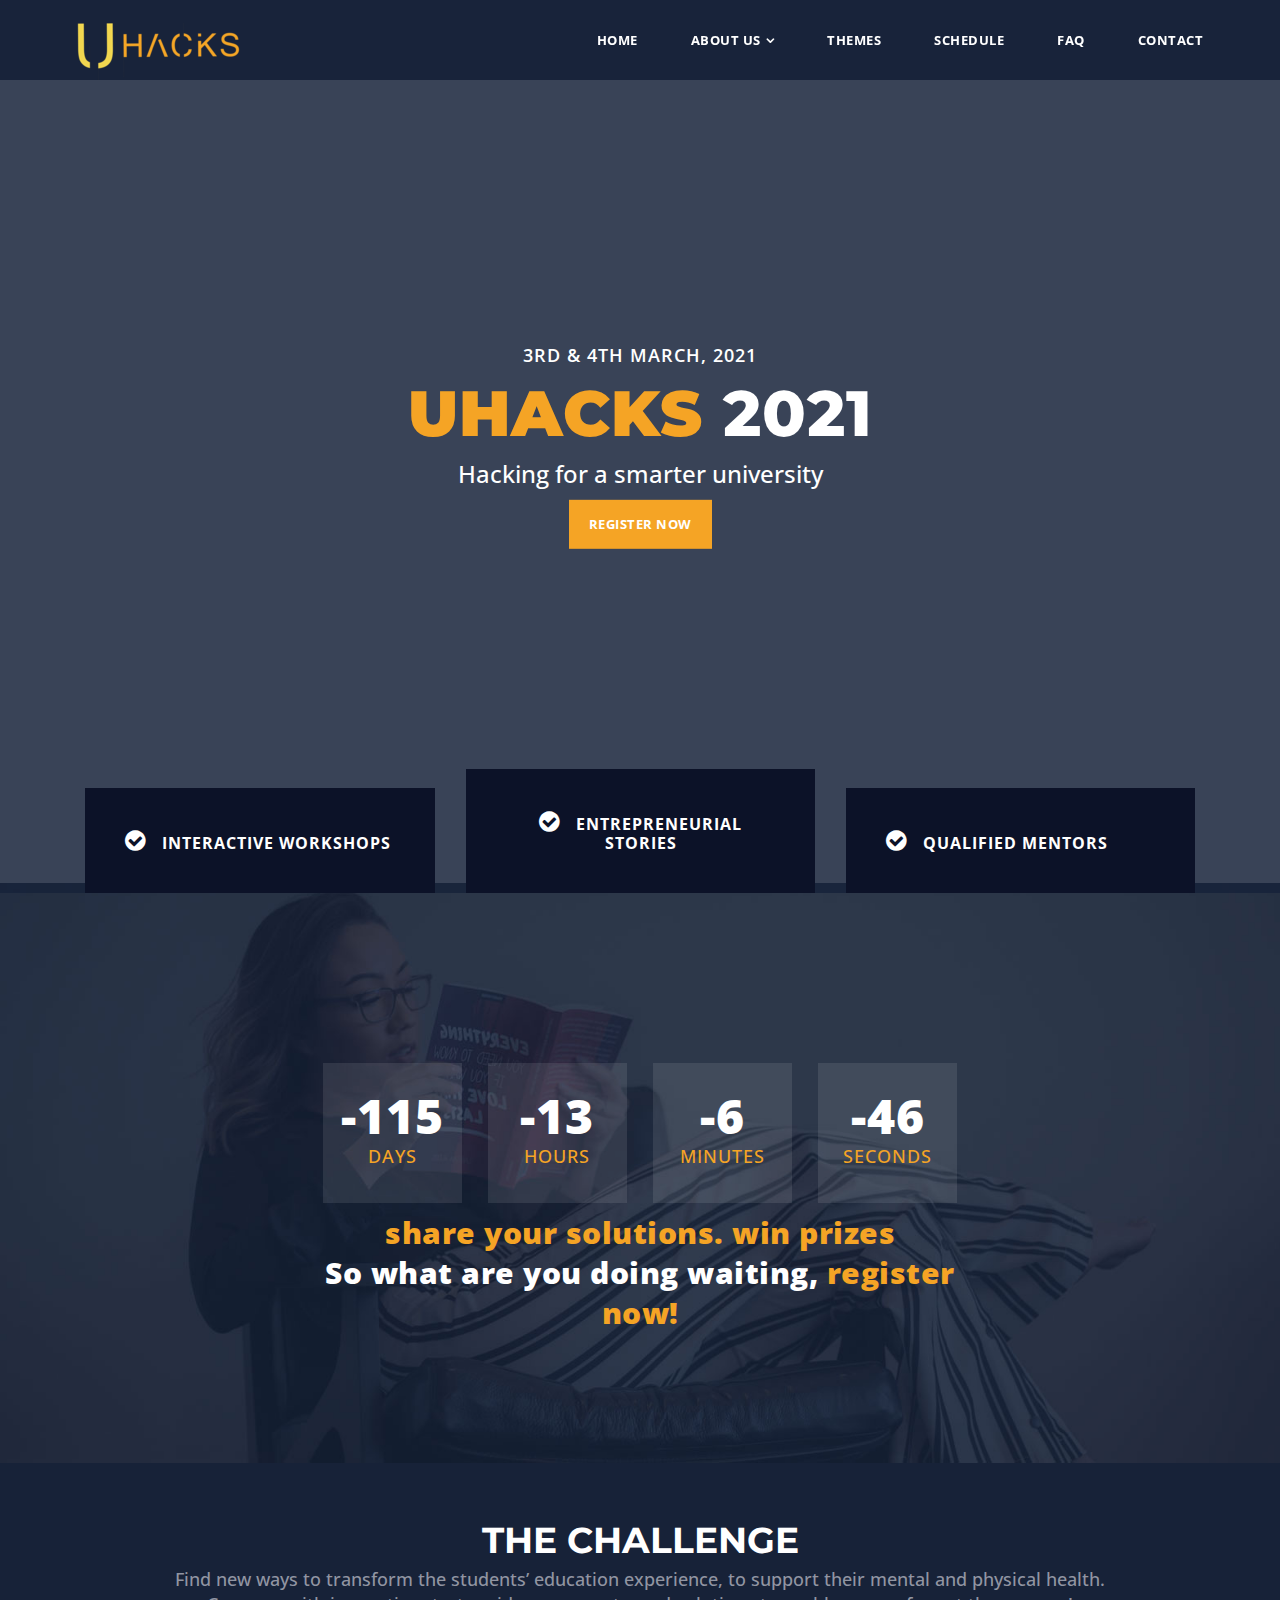
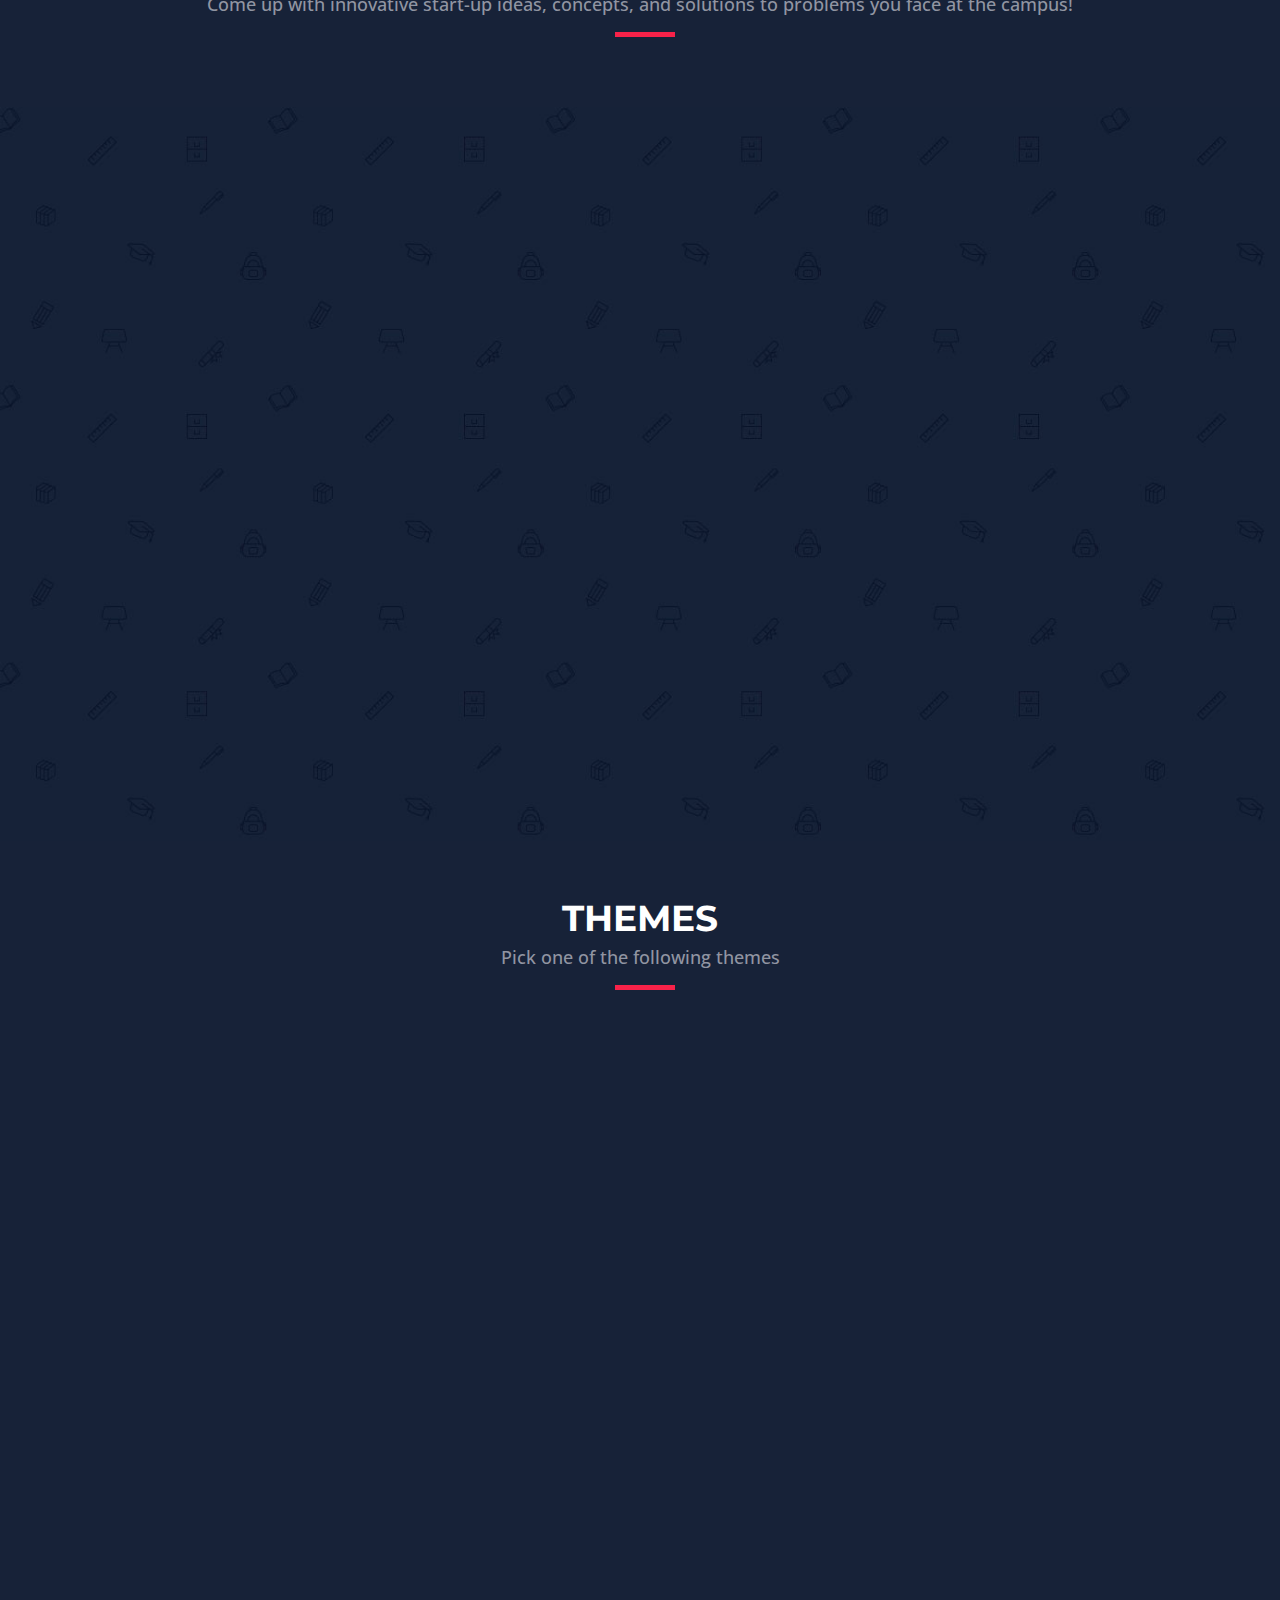
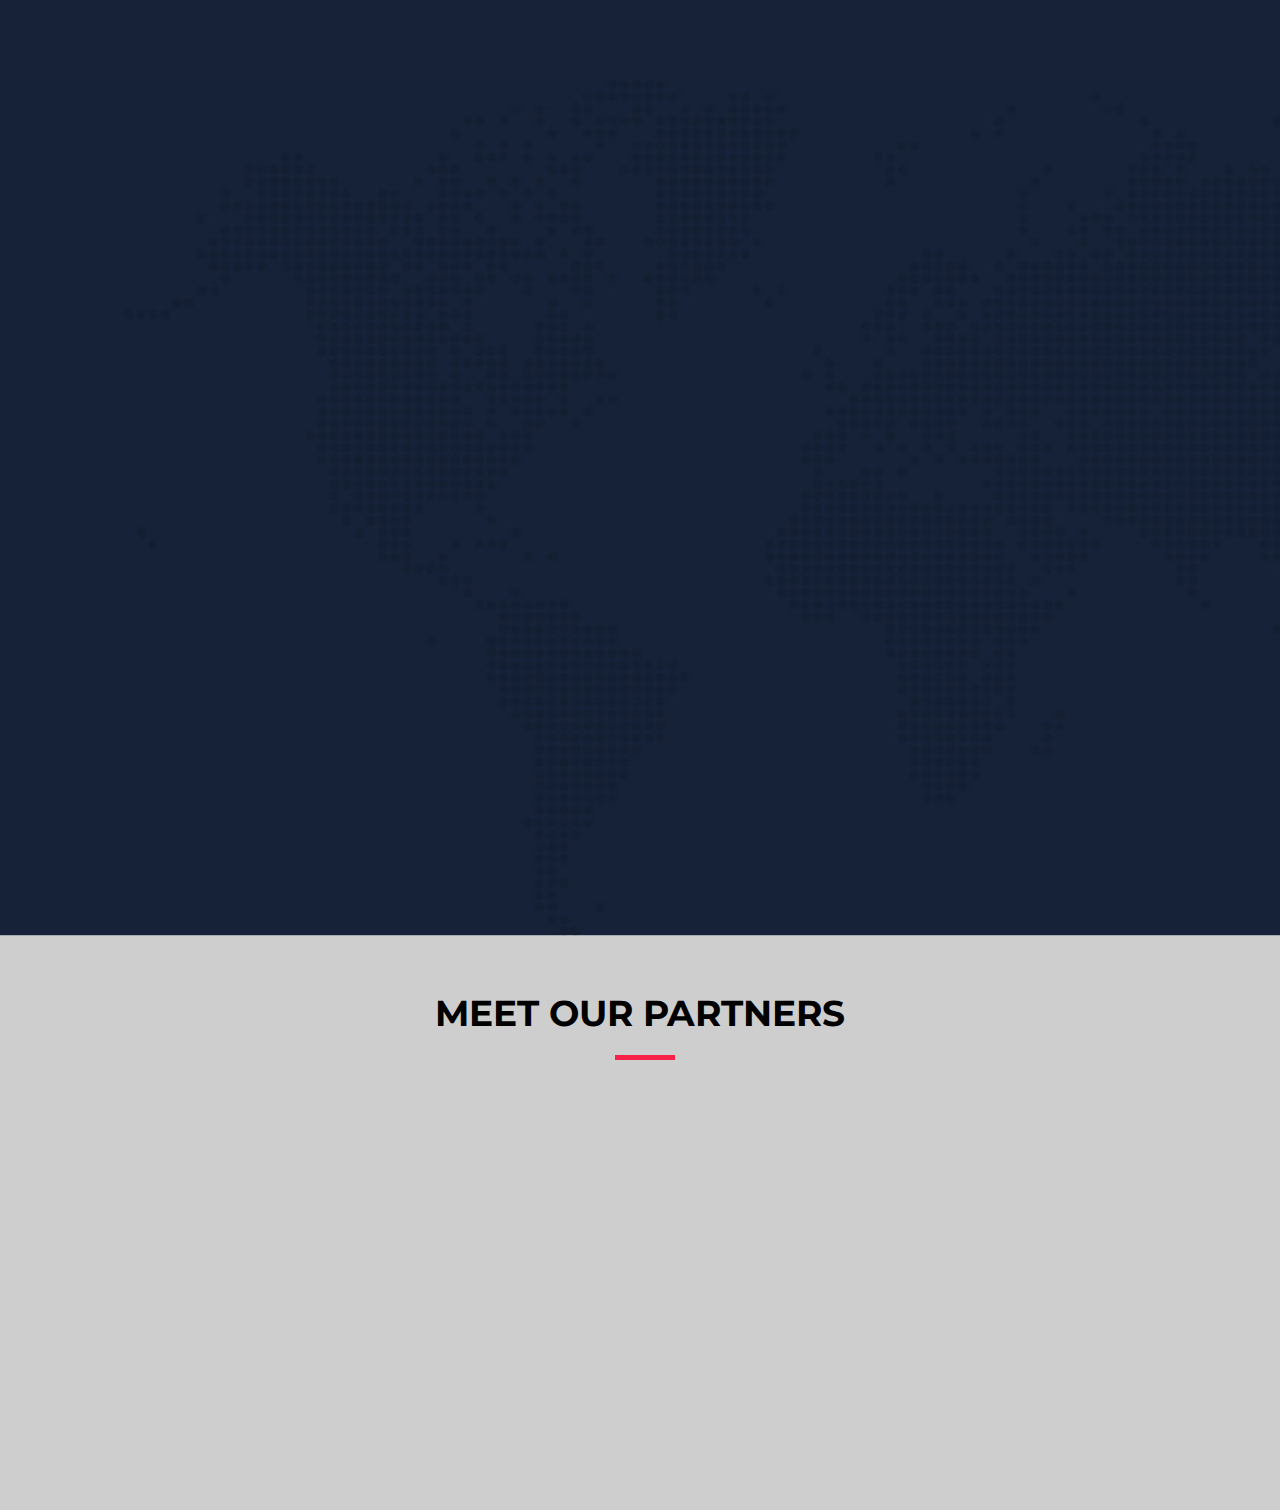
==== index.html @ 5d4f2662 "update date" ====
<!DOCTYPE html>
<html lang="en">

  <head>
        <!-- OG Meta Tags to improve the way the post looks when you share the page on LinkedIn, Facebook, Google+ -->
    <meta property="og:site_name" content="" /> <!-- website name -->
    <meta property="og:site" content="" /> <!-- website link -->
    <meta property="og:title" content=""/> <!-- title shown in the actual shared post -->
    <meta property="og:description" content="" /> <!-- description shown in the actual shared post -->
    <meta property="og:image" content="" /> <!-- image link, make sure it's jpg -->
    <meta property="og:url" content="" /> <!-- where do you want your post to link to -->
    <meta property="og:type" content="article" />

    <meta charset="utf-8">
    <meta name="viewport" content="width=device-width, initial-scale=1, shrink-to-fit=no">
    <meta name="description" content="">
    <meta name="author" content="">
    <link href="https://fonts.googleapis.com/css?family=Montserrat:100,200,300,400,500,600,700,800,900" rel="stylesheet">
    <link href="https://fonts.googleapis.com/css2?family=Merriweather:ital,wght@1,300&display=swap" rel="stylesheet">
    <link href="https://fonts.googleapis.com/css2?family=Lora:ital@0;1&family=Merriweather:ital,wght@1,300&display=swap" rel="stylesheet">
    <title>UHACKS Challenge</title>

    <!-- Bootstrap core CSS -->
    <link href="vendor/bootstrap/css/bootstrap.min.css" rel="stylesheet">

    <!-- Additional CSS Files -->
    <link rel="stylesheet" href="assets/css/fontawesome.css">
    <link rel="stylesheet" href="assets/css/templatemo-grad-school.css">
    <link rel="stylesheet" href="assets/css/owl.css">
    <link rel="stylesheet" href="assets/css/lightbox.css">
    <!-- Libraries CSS Files -->
    <link href="lib2/font-awesome/css/font-awesome.min.css" rel="stylesheet">
    <link href="lib2/animate/animate.min.css" rel="stylesheet">
    <link href="lib2/ionicons/css/ionicons.min.css" rel="stylesheet">
    <!-- Styles -->
    <link href="https://fonts.googleapis.com/css?family=Montserrat:500,700&display=swap&subset=latin-ext" rel="stylesheet">
    <link href="https://fonts.googleapis.com/css?family=Open+Sans:400,400i,600&display=swap&subset=latin-ext" rel="stylesheet">
    <link href="assets/css/bootstrap.css" rel="stylesheet">

    <link href="assets/css/swiper.css" rel="stylesheet">
  <link href="assets/css/magnific-popup.css" rel="stylesheet">
  <link href="assets/css/styles.css" rel="stylesheet">
  <link rel="stylesheet" href="styleTrial.css">
<!--

TemplateMo 557 Grad School

https://templatemo.com/tm-557-grad-school

-->
  </head>

<body>


  <!--header-->
  <header class="main-header clearfix" role="header">
    <div class="logo">
      <a href="#" class="scrollto"><img src="logof.png" alt="" title=""></a>
    </div>
    <a href="#menu" class="menu-link"><i class="fa fa-bars"></i></a>
    <nav id="menu" class="main-nav" role="navigation">
      <ul class="main-menu">
        <li><a href="#section1">Home</a></li>
        <li class="has-submenu"><a href="#section2">About Us</a>
          <ul class="sub-menu">
            <li><a href="#about" class="external">The Challenge</a></li>
            <li><a href="#whyUs" class="external">How it works?</a></li>
          </ul>
        </li>
        <li><a href="#themes" class="external">Themes</a></li>
        <li><a href="#schedule" class="external">Schedule</a></li>

        <li><a href="faq.html" class="external">FAQ</a></li>
        <li><a href="#footer" class="external">Contact</a></li>
      </ul>
    </nav>
  </header>

  <!-- ***** Main Banner Area Start ***** -->
  <section class="section main-banner" id="top" data-section="section1">
      <video autoplay muted loop id="bg-video">
          <source src="assets/images/sound.mp4" type="video/mp4" />
      </video>

      <div class="video-overlay header-text">
          <div class="caption">
              <h6>3rd & 4th March, 2021</h6>
              <h2><em>UHACKS</em> 2021</h2>
              <h4 style="color : white ; padding-bottom : 3px;">Hacking for a smarter university</h4>
              <div class="main-button">
                  <div class="scroll-to-section"><a href="http://chafiq.pythonanywhere.com/sign_up/" class="external">REGISTER NOW</a></div>
              </div>
          </div>
      </div>
  </section>
  <!-- ***** Main Banner Area End ***** -->

  <section class="features">
    <div class="container">
      <div class="row">
        <div class="col-lg-4 col-12">
          <div class="features-post">
            <div class="features-content">
              <div class="content-show">
                <h4><i class="fa fa-check-circle" aria-hidden="true"></i>Interactive workshops</h4>
              </div>
              <div class="content-hide">
                <p>Learn how to start and scale your own business! </p>
                <p class="hidden-sm">Learn how to start and scale your own business! </p>
                <div class="scroll-to-section"></div>
            </div>
            </div>
          </div>
        </div>
        <div class="col-lg-4 col-12">
          <div class="features-post second-features">
            <div class="features-content">
              <div class="content-show">
                <h4 style="text-align : center;"><i class="fa fa-check-circle" aria-hidden="true"></i>Entrepreneurial stories</h4>
              </div>
              <div class="content-hide">
                <p>Experiences that will leave you inspired! </p>
                <p class="hidden-sm">Experiences that will leave you inspired! </p>
                <div class="scroll-to-section"></div>
            </div>
            </div>
          </div>
        </div>
        <div class="col-lg-4 col-12">
          <div class="features-post third-features">
            <div class="features-content">
              <div class="content-show">
                <h4><i class="fa fa-check-circle" aria-hidden="true"></i>Qualified Mentors</h4>
              </div>
              <div class="content-hide">
                <p> Will guide you to make your idea even more polished!</p>
                <p class="hidden-sm"> Will guide you to make your idea even more polished!</p>

            </div>
            </div>
          </div>
        </div>
      </div>
    </div>
  </section>


  <!-- commming soon -->

<section class="section coming-soon" data-section="section3">
  <div class="container">
    <div class="row">
      <div class="col-md-7 col-xs-12">
        <div class="continer centerIt">
          <div>

            <div class="counter">

              <div class="days">
                <div class="value">00</div>
                <span>Days</span>
              </div>

              <div class="hours">
                <div class="value">00</div>
                <span>Hours</span>
              </div>

              <div class="minutes">
                <div class="value">00</div>
                <span>Minutes</span>
              </div>

              <div class="seconds">
                <div class="value">00</div>
                <span>Seconds</span>
              </div>

            </div>
            <h4 ><em>share your solutions. win prizes</em>
              <br>So what are you doing waiting, <em>register now!</em></h4>
          </div>
        </div>
      </div>

    </div>
  </div>
</section>



  <!--==========================
    About Us Section
  ============================-->
  <section id="about">
    <div class="container">
      <div class="section-header">
        <h2>The challenge</h2>
        <p>Find new ways to transform the students’ education experience, to support their mental and physical health.
        <br>   Come up with innovative start-up ideas, concepts, and solutions to problems you face at the campus! </p>
      </div>



    </div>
  </section><!-- #about -->

  <section id="whyUs" class="section why-us" data-section="section2">
    <div class="container wow fadeInUp">
      <div class="row">
        <div class="col-md-12">
          <div class="section-header">
            <h2>Here Is How It Works</h2>
          </div>
        </div>
        <div class="col-md-12">
          <div id='tabs'>
            <ul class="themess">
              <li><a href='#tabs-1' >Pick One Theme</a></li>
              <li><a href='#tabs-2'>Come up with a startup idea</a></li>
              <li><a href='#tabs-3'>Implement your Project</a></li>
            </ul>
            <section class='tabs-content' style="color : white;">
              <article id='tabs-1'>
                <div class="row">
                  <div class="col-md-6">
                    <img src="images/compus.jpg" alt="">
                  </div>
                  <div class="col-md-6">
                    <h4>Pick One Of The Themes</h4>

                     <ol><br>
                       <li>Education</li><br>
                       <li>Student Organizations & Events</li><br>
                       <li>Mental Health and Wellbeing</li><br>
                     </ol>
                    </div>
                </div>
              </article>
              <article id='tabs-2'>
                <div class="row">
                  <div class="col-md-6">
                    <img src="images/compus.jpg" alt="">
                  </div>
                  <div class="col-md-6">
                    <h4>Be The Next Change Maker</h4>
                     Our community is growing and flourishing, so decide where you want to make your impact.
                     By choosing a track, you'll find resources and mentors to guide your hackathon journey.
                    </div>
                </div>
              </article>
              <article id='tabs-3'>
                <div class="row">
                  <div class="col-md-6">
                    <img src="images/compus.jpg" alt="">
                  </div>
                  <div class="col-md-6">
                    <h4>Implement your Project</h4>
                    The best projects will get financial support and mentorship to be incubated in UM6P
                    </div>
                </div>
              </article>
            </section>
          </div>
        </div>
      </div>
    </div>
  </section>
  <!--==========================
    About Us Section
  ============================-->
  <section id="about">
    <div class="container" id="themes">
      <div class="section-header">
        <h2>Themes</h2>
        <p>Pick one of the following themes</p>
      </div>

      <div class="row about-cols">

        <div class="col-md-4 wow fadeInUp">
          <div class="about-col">
            <div class="img">
              <img src="images/m_6461.jpg" alt="" class="img-fluid">
              </div>
            <h2 class="title"><a href="#">Education</a></h2>
            <p style="font-size : 1em;">
              With the whole world reinventing itself, innovative learning formats are more important than ever.
              Take your chance to be one of the creative minds redefining the future of education and taking it to the next level!
            </p>
          </div>
        </div>

        <div class="col-md-4 wow fadeInUp" data-wow-delay="0.1s">
          <div class="about-col">
            <div class="img">
              <img src="images/events.png" alt="" class="img-fluid">
            </div>
            <h2 class="title"><a href="#">Student Organizations & Events</a></h2>
            <p style="font-size : 1em;">
              Student organizations and events are integral to any campus life, allowing you to get the most out of your college experience!
              They sets the stage for a lifetime of leaning in, and building connections that bridge barriers.
              </p>
          </div>
        </div>

        <div class="col-md-4 wow fadeInUp" data-wow-delay="0.2s">
          <div class="about-col">
            <div class="img">
              <img src="images/wellbeing.jpg" alt="" class="img-fluid">
              </div>
            <h2 class="title"><a href="#">Mental Health and Wellbeing</a></h2>
            <p style="font-size : 1em;">
              As students, we often tend to forget about our mental health and social well-being. But under all the pressure
and stress we're put through, taking care  of our mental health is important and it is important now more than ever!

            </p>
          </div>
        </div>

      </div>

    </div>
  </section><!-- #about -->


  <!-- Testimonials -->

    <!-- end of testimonials -->


    <!--==========================
      Schedule Section
    ============================-->
    <section id="schedule" class="section-with-bg" >
      <div class="container wow fadeInUp">
        <div class="section-header">
          <h2>Event Schedule</h2>
        </div>

        <ul class="nav nav-tabs" role="tablist">
          <li class="nav-item">
            <a class="nav-link active" href="#day-1" role="tab" data-toggle="tab">Day 1</a>
          </li>
          <li class="nav-item">
            <a class="nav-link" href="#day-2" role="tab" data-toggle="tab">Day 2</a>
          </li>

        </ul>

        <h3 class="sub-heading">This schedule may be a subject to change in the future</h3>

        <div class="tab-content row justify-content-center">

          <!-- Schdule Day 1 -->
          <div role="tabpanel" class="col-lg-9 tab-pane fade show active" id="day-1">

            <div class="row schedule-item">
              <div class="col-md-2"><time>09:00 - 10:10</time></div>
              <div class="col-md-10">
                <h4>Opening Ceremony</h4>
              </div>
            </div>

            <div class="row schedule-item">
              <div class="col-md-2"><time>10:15 - 12:15</time></div>
              <div class="col-md-10">

                <h4>Ideation Workshop </h4>
                </div>
            </div>
            <div class="row schedule-item">
              <div class="col-md-2"><time>14:15 - 16:15</time></div>
              <div class="col-md-10">

                <h4>Problem Solving </h4>
                </div>
            </div>

            <div class="row schedule-item">
              <div class="col-md-2"><time>16:30 - 18:30</time></div>
              <div class="col-md-10">
                <h4>Teams working with mentors</h4>

              </div>
            </div>

            <div class="row schedule-item">
              <div class="col-md-2"><time> 21:00 </time></div>
              <div class="col-md-10">
                <h4>Team Progress Report</h4>
                </div>
            </div>
<!--
            <div class="row schedule-item">
              <div class="col-md-2"><time>04:00 PM</time></div>
              <div class="col-md-10">
                <div class="speaker">
                  <img src="img/speakers/6.jpg" alt="Willow Trantow">
                </div>
                <h4>Quo qui praesentium nesciunt <span>Willow Trantow</span></h4>
                <p>Voluptatem et alias dolorum est aut sit enim neque veritatis.</p>
              </div>
            </div>
          -->
          </div>
          <!-- End Schdule Day 1 -->

          <!-- Schdule Day 2 -->
          <div role="tabpanel" class="col-lg-9  tab-pane fade" id="day-2">

            <div class="row schedule-item">
              <div class="col-md-2"><time>10:30 - 11:30</time></div>
              <div class="col-md-10">

                <h4>Entrepreneurship stories </h4>

              </div>
            </div>

            <div class="row schedule-item">
              <div class="col-md-2"><time>11:30 - 12:15</time></div>
              <div class="col-md-10">

                <h4>Pitch Workshop </h4>
                </div>
            </div>

            <div class="row schedule-item">
              <div class="col-md-2"><time>13:15 - 15:00</time></div>
              <div class="col-md-10">

                <h4> Prepare pitches</h4>

              </div>
            </div>

            <div class="row schedule-item">
              <div class="col-md-2"><time>15:00 - 16:30</time></div>
              <div class="col-md-10">

                <h4>Pitching</h4>
              </div>
            </div>

            <div class="row schedule-item">
              <div class="col-md-2"><time> 17:00 </time></div>
              <div class="col-md-10">

                <h4>Announcing Winners & Closing Ceremony</h4>

              </div>
            </div>


          </div>
          <!-- End Schdule Day 2 -->
        </section>


        <!---------------sponsers--------->
        <section id="sponsers">

            <div class="section-header">
              <h2 style="color : black;">Meet Our Partners</h2>
            </div>
            <div class="container">
            <div class="row">
              <div class="sponser wow fadeInLeft">
                <a href="https://www.facebook.com/seoum6p/"><img src="images/SEOl.png" class="img-fluid" alt="" ></a>
              </div>
              <div class="sponser wow fadeInUp">
               <a href="http://u-founders.ma/"><img src="images/rsv.png" class="img-fluid" alt=""></a>
              </div>
              <div class="sponser wow fadeInRight">
                <a href="https://www.um6p.ma/en"><img src="images/trans2.png" class="img-fluid" alt=""></a>
              </div>
            </div>
          </div>
        </section>




  <!--==========================
      Footer


  <!-- Scripts -->
  <!-- JavaScript Libraries -->
  <script src="lib2/jquery/jquery.min.js"></script>
  <script src="lib2/jquery/jquery-migrate.min.js"></script>
  <script src="lib2/bootstrap/js/bootstrap.bundle.min.js"></script>
  <script src="lib2/easing/easing.min.js"></script>
  <script src="lib2/superfish/hoverIntent.js"></script>
  <script src="lib2/superfish/superfish.min.js"></script>
  <script src="lib2/wow/wow.min.js"></script>
  <script src="lib2/waypoints/waypoints.min.js"></script>
  <script src="lib2/counterup/counterup.min.js"></script>
  <script src="lib2/owlcarousel/owl.carousel.min.js"></script>
  <script src="lib2/isotope/isotope.pkgd.min.js"></script>
  <script src="lib2/lightbox/js/lightbox.min.js"></script>
  <script src="lib2/touchSwipe/jquery.touchSwipe.min.js"></script>

  <!-- Template Main Javascript File -->
  <script src="js/js2.js"></script>
  <!-- Bootstrap core JavaScript -->
    <script src="vendor/jquery/jquery.min.js"></script>
    <script src="vendor/bootstrap/js/bootstrap.bundle.min.js"></script>

    <script src="assets/js/isotope.min.js"></script>
    <script src="assets/js/owl-carousel.js"></script>
    <script src="assets/js/lightbox.js"></script>
    <script src="assets/js/tabs.js"></script>
    <script src="assets/js/video.js"></script>
    <script src="assets/js/slick-slider.js"></script>
    <script src="assets/js/custom.js"></script>
    <script>
        //according to loftblog tut
        $('.nav li:first').addClass('active');

        var showSection = function showSection(section, isAnimate) {
          var
          direction = section.replace(/#/, ''),
          reqSection = $('.section').filter('[data-section="' + direction + '"]'),
          reqSectionPos = reqSection.offset().top - 0;

          if (isAnimate) {
            $('body, html').animate({
              scrollTop: reqSectionPos },
            800);
          } else {
            $('body, html').scrollTop(reqSectionPos);
          }

        };

        var checkSection = function checkSection() {
          $('.section').each(function () {
            var
            $this = $(this),
            topEdge = $this.offset().top - 80,
            bottomEdge = topEdge + $this.height(),
            wScroll = $(window).scrollTop();
            if (topEdge < wScroll && bottomEdge > wScroll) {
              var
              currentId = $this.data('section'),
              reqLink = $('a').filter('[href*=\\#' + currentId + ']');
              reqLink.closest('li').addClass('active').
              siblings().removeClass('active');
            }
          });
        };

        $('.main-menu, .scroll-to-section').on('click', 'a', function (e) {
          if($(e.target).hasClass('external')) {
            return;
          }
          e.preventDefault();
          $('#menu').removeClass('active');
          showSection($(this).attr('href'), true);
        });

        $(window).scroll(function () {
          checkSection();
        });
    </script>
    <!-- Scripts -->
    <script src="js/jquery.min.js"></script> <!-- jQuery for Bootstrap's JavaScript plugins -->
    <script src="js/popper.min.js"></script> <!-- Popper tooltip library for Bootstrap -->
    <script src="js/bootstrap.min.js"></script> <!-- Bootstrap framework -->
    <script src="js/swiper.min.js"></script> <!-- Swiper for image and text sliders -->
    <script src="js/jquery.magnific-popup.js"></script> <!-- Magnific Popup for lightboxes -->
    <script src="js/morphext.min.js"></script> <!-- Morphtext rotating text in the header -->
    <script src="js/isotope.pkgd.min.js"></script> <!-- Isotope for filter -->
    <script src="js/scripts.js"></script> <!-- Custom scripts -->

    <! schedule --->
    <!-- JavaScript Libraries -->
      <script src="lib/jquery/jquery.min.js"></script>
      <script src="lib/bootstrap/js/bootstrap.bundle.min.js"></script>
      <script src="lib/easing/easing.min.js"></script>
      <script src="lib/wow/wow.min.js"></script>

      <!-- Template Main Javascript File -->
      <script src="js/main.js"></script>

      <!------------------smooth scroll----------->
      <script src="js/smooth-scroll.js"></script>
      <script>
        var scroll = new SmoothScroll('a[href*="#"]');
      </script>
      <!-- Contact Form JavaScript File -->
      <script src="contactform/contactform.js"></script>

</body>
</html>
---- assets/css/templatemo-grad-school.css ----
/*

TemplateMo 557 Grad School

https://templatemo.com/tm-557-grad-school

*/


@import url(fontawesome.css);
@import url("<link href="https://fonts.googleapis.com/css?family=Montserrat:100,200,300,400,500,600,700,800,900" rel="stylesheet">");
body {
    font-family: 'Montserrat', sans-serif;
}

/* Basic */

a {
	color: #3CF;
    text-decoration: none;
}

a:hover {
	color: #FC3;
  text-decoration: none;
}

ul {
    padding: 0px;
    margin: 0px;
    list-style: none;
}

p {
    font-size: 13px;
    line-height: 22px;
}


.section-heading {
    text-align: center;
    margin-bottom: 70px;
}

.section-heading h2:before {
    width: 1px;
    height: 100px;
    background-color: rgba(250,250,250,0.1);
    position: absolute;
    top: -102px;
    content: '';
    left: 50%;
    transform: translate(-50%);
}

.section-heading h2 {
    margin-top: 100px;
    position: relative;
    font-size: 18px;
    font-weight: 500;
    color: #fff;
    letter-spacing: 0.5px;
    display: inline-block;
    padding: 15px 20px;
    border: 2px solid rgba(250,250,250,0.1);
}


/* Buttons */

.main-button a {
    background-color: #f5a425;
    color: #fff;
    font-size: 13px;
    text-transform: uppercase;
    letter-spacing: 0.5px;
    font-weight: 700;
    padding: 12px 20px;
    display: inline-block;
    outline: none;
}
.main-button a:hover{
  color : black;
}

.main-button a:focus{
  color: #fff;
}

a.menu-link { display: none; }

@media screen and (max-width: 950px) {
  a.menu-link {
    float: right;
    display: block;
    font-size: 36px;
    color: #fff;
    padding-right: 30px;
    padding-top: 15px;
  }
  nav[role="navigation"] {
    clear: both;
    -webkit-transition: all 0.3s ease-out;
    -moz-transition: all 0.3s ease-out;
    -ms-transition: all 0.3s ease-out;
    -o-transition: all 0.3s ease-out;
    transition: all 0.3s ease-out;
  }
  .js nav[role="navigation"] {
    overflow: hidden;
    max-height: 0;
  }
  nav[role="navigation"].active {
    max-height: 20em;
    height: 20em;
    overflow-y: scroll;
  }
  nav[role="navigation"] ul {
    top: 0;
    width: 100%;
    position: relative;
    margin: 0;
    padding: 0;
    border-top: 1px solid rgba(250,250,250,0.25);
    background-color: rgba(22,34,57,0.99);
  }
  nav[role="navigation"] li a {
    display: block;
    padding: 15px 0px;
    border-bottom: 1px solid rgba(250,250,250,0.25);
    text-align: center;
    color: #fff;
    font-size: 13px;
    text-transform: uppercase;
    font-weight: 700;
    line-height: 1.5;
  }
  nav[role="navigation"] li:hover a,
  nav[role="navigation"] li.active a {
      color: #f5a425;
  }

  @media screen and (min-width: 951px) {
    .js nav[role="navigation"] {
      max-height: none;
    }

    nav[role="navigation"] li {
      display: inline-block;
      margin: 0 0.25em;
    }
    nav[role="navigation"] li a {
      border: 0;
    }
  }
}

/* Header */

@media screen and (max-width: 1050px) {
  .main-header .logo {
      padding-left: 30px!important;
  }

  .main-menu {
      padding-right: 30px!important;
  }

  .main-menu li {
      margin-left: 5px!important;
  }
}

.main-header {
    background-color: rgba(22,34,57,0.95);
    height: 80px;
    position: fixed;
    z-index: 12;
    width: 100%;
    top: 0;
}

.main-header .logo {
    float: left;
    line-height: 80px;
    padding-left: 60px;
}

.main-header .logo a {
    font-size: 30px;
    text-transform: uppercase;
    font-weight: 800;
    color: #fff;
}
.main-header .logo a em {
    font-style: normal;
    color: #f5a425;
}

.main-menu {
    float: right;
    padding-right: 60px;
}

.main-menu li {
    display: inline-block;
    line-height: 79px;
    margin-left: 15px;
    position: relative;
}

.main-menu li:first-child {
    margin-left: 0px;
}

.main-menu li a {
    padding: 10px 15px;
    font-size: 13px;
    text-transform: uppercase;
    letter-spacing: 0.5px;
    font-weight: 700;
    color: #fff;
    border: 2px solid transparent;
    transition: all 0.5s;
}

.main-menu li.has-submenu a:after {
    content: '\f107';
    font-family: "FontAwesome";
    margin-left: 5px;
}

.main-menu li.has-submenu ul li a:after {
    display: none;
}

.main-menu li .sub-menu {
    position: absolute;
    width: 160px;
    background-color: #18233a;
    opacity: 0;
    visibility: hidden;
    transition: all 0.5s;
}

.main-menu li:hover .sub-menu {
    opacity: 1;
    visibility: visible;
}

.main-menu li .sub-menu li {
    display: block;
    line-height: 20px;
    margin-left: 0px;
    margin-bottom: 15px;
    padding-bottom: 15px;
    border-bottom: 1px solid #121b2f;
}

.main-menu li .sub-menu li:first-child {
    padding-top: 15px;
}

.main-menu li .sub-menu li:last-child {
    margin-bottom: 0px;
    border-bottom: none;
}

.main-menu li .sub-menu li a {
    font-size: 12px;
    font-weight: 500;
    padding: 0px 15px;
    letter-spacing: 0.5px;
    border: none;
    transition: all 0.5s;
}

.main-menu li .sub-menu li a:hover {
    color: #f5a425;
    border: none;
}

.main-nav li:hover a,
.main-nav li.active a {
    border: 2px solid #f5a425;
}

@media (max-width: 950px) {
  .main-nav li:hover a,
  .main-nav li.active a {
    border: 2px solid transparent;
    border-bottom: 1px solid rgba(250,250,250,0.25);
  }
}


/* Slider */

.main-banner {
  position: relative;
  max-height: 100%;
  overflow: hidden;
  margin-bottom: -7px;
}

#bg-video {
    min-width: 100%;
    min-height: 100vh;
    max-width: 100%;
    max-height: 100vh;
    object-fit: cover;
    z-index: -1;
}

#bg-video::-webkit-media-controls {
    display: none !important;
}

.video-overlay {
    position: absolute;
    background-color: rgba(22,34,57,0.85);
    top: 0;
    left: 0;
    bottom: 7px;
    width: 100%;
}

.main-banner .caption {
  text-align: center;
  position: absolute;
  width: 80%;
  left: 50%;
  top: 50%;
  transform: translate(-50%,-50%);
}

.main-banner .caption h6 {
  margin-top: 0px;
  font-size: 18px;
  text-transform: uppercase;
  font-weight: 600;
  color: #fff;
  letter-spacing: 1px;
}

.main-banner .caption h2 {
  margin-top: 30px;
  margin-bottom: 30px;
  font-size: 64px;
  text-transform: uppercase;
  font-weight: 800;
  color: #fff;
  letter-spacing: 1px;
}

.main-banner .caption h2 em {
  font-style: normal;
  color: #f5a425;
  font-weight: 900;
}

@media screen and (max-width: 1180px) {

  .main-banner .caption h6 {
    font-weight: 500;
  }

  .main-banner .caption h2 {
    font-size: 58px;
  }

}
@media screen and (max-width: 767px) {

  .main-banner .caption h6 {
    font-weight: 500;
  }

  .main-banner .caption h2 {
    font-size: 36px;
  }

}


/* Features */

section.features .col-4 {
    padding-left: 0px;
    padding-right: 0px;
}

.features-post {
  position: relative;
  margin-bottom: 0px;
}

.features-thumb {
  overflow: hidden;
  position: relative;
}

.features-thumb img {
  width: 100%;
}

.features-content {
  position: absolute;
  bottom: 0;
  left: 0;
  width: 100%;
  background-color: #0c1228;
  color: #fff;
  padding: 40px;
}

.features-content:hover {
    background-color: #f5a425;
    box-shadow: 0px 0px 30px rgba(0,0,0,0.5);
}

.features-content h4 {
    font-size: 16px;
    text-transform: uppercase;
    font-weight: 700;
    color: #fff;
    letter-spacing: 1px;
    margin-bottom: 0px;
}

.features-content h4 i {
    margin-right: 15px;
    font-size: 24px;
}

.features-content p {
    margin-bottom: 0px;
}

.features-content a {
  margin-top: 15px;
  display: inline-block;
  text-transform: uppercase;
  color: #fff;
  letter-spacing: 0.5px;
  font-weight: 700;
  font-size: 14px;
  border-bottom: 2px solid #fff;
}

.features-content p.hidden-sm {
  display: none;
}

.second-features,
.third-features {
    border-left: 1px solid rgba(250,250,250,0.1);
}

.content-hide {
  margin-top: 15px;
  display: none;
}

.content-hide p {
  color: #fff;
}

@media screen and (max-width: 767px) {

  .features-content {
    padding: 15px;
  }
  .features-content h4 i {
    display: block;
    margin-bottom: 10px;
  }
  .features-content h4 {
    font-size: 14px;
  }
  .features-content p {
    display: none;
  }
  .features-content p.hidden-sm {
    display: block;
  }
  .features-content a {
    letter-spacing: 0px;
    font-size: 13px;
    font-weight: 600;
  }

}



/* Why Choosing Us */

section.why-us {
    background-image: url(../images/choosing-bg.jpg);
    background-color: #172238;
    background-repeat: no-repeat;
    background-size: cover;
    padding-bottom: 100px;
}

#tabs {
  text-align: center;
}
#tabs ul {
  margin: 0;
  padding: 0;
  -webkit-column-count: 3;
  -moz-column-count: 3;
  column-count: 3;
  -webkit-column-gap: 0;
  -moz-column-gap: 0;
  column-gap: 0;
}
#tabs ul::after {
  clear: both;
  content: "";
  display: table;
}
#tabs ul li {
  display: block;
  font-weight: 400;
  font-size: 1.4em;
  letter-spacing: 1px;
  text-align: center;
  font-family: 'Merriweather', serif;
}
#tabs ul li a {
  display: block;
  font-size: 13px;
  font-weight: 700;
  letter-spacing: 1px;
  cursor: pointer;
  outline: 0;
  padding-bottom: 30px;
  color: #fff;
  text-decoration: none;
  text-transform: uppercase;
  position: relative;
}
#tabs ul li a:after {
    transition: all 0.3s;
    width: 10px;
    height: 10px;
    background-color: #fff;
    content: '';
    position: absolute;
    left: 50%;
    transform: translate(-50%);
    bottom: 0;
}
#tabs ul li a:before {
    transition: all 0.3s;
    width: 25px;
    height: 25px;
    border: 2px solid transparent;
    background-color: transparent;
    content: '';
    position: absolute;
    left: 50%;
    transform: translate(-50%);
    bottom: -5px;
}
#tabs ul li span {
  display: block;
  margin-bottom: 0.75em;
}
#tabs ul .ui-tabs-active {
}
#tabs ul .ui-tabs-active a {
  color: #f5a425;
}
#tabs ul .ui-tabs-active a:after {
  background-color: #f5a425;
  width: 15px;
  height: 15px;
}
#tabs ul .ui-tabs-active a:before {
  border-color: #f5a425;
}
#tabs h4 {
    margin-top: 60px;
    font-size: 32px;
    font-weight: 700;
    letter-spacing: 1px;
    color: #fff;
    margin-bottom: 30px;
    font-family: 'Merriweather', serif;
}

#tabs p {
    color: #fff;
    font-size: 15px;
    line-height: 28px;
    font-family: 'Lora', serif;
}

.tabs-content {
    margin-top: 60px;
    text-align: left;
}

@media screen and (max-width: 767px) {

  .tabs-content {
      text-align: center;
  }

}

.tabs-content img {
    width: 100%;
    overflow: hidden;
    padding-right: 45px;
}

@media screen and (max-width: 767px) {

  .tabs-content img {
      padding-right: 0px;
  }

}


/* Coming Soon */

section.coming-soon {
    background-image: url(../images/coming-soon-bg.jpg);
    background-repeat: no-repeat;
    background-size: cover;
    background-color: #172238;
    padding: 80px 0px;
    margin-top: -10px;
}

section.coming-soon .continer .counter div {
  display: inline-block;
  margin-bottom: 10px;
}
section.coming-soon .col-md-7  {
  text-align: center;
  margin: auto;
}
section.coming-soon .continer h4 {
    margin-top: 100px;
    font-size: 30px;
    color: #fff;
    font-weight: 800;
    letter-spacing: 0.5px;
    line-height: 40px;
    margin-bottom: 50px;
}
section.coming-soon .continer h4 em {
    font-style: normal;
    color: #f5a425;
}

@media screen and (max-width: 767px) {

  section.coming-soon .continer h4 {
    text-align: center;
  }

}

section.coming-soon .continer .counter .days,
section.coming-soon .continer .counter .hours,
section.coming-soon .continer .counter .minutes,
section.coming-soon .continer .counter .seconds {
  width: 22%;
  height: 140px;
  float: left;
  text-align: center;
  font-size: 48px;
  font-weight: 800;
  letter-spacing: 1px;
  color: #fff;
  background-color: rgba(250,250,250,0.1);
}
@media screen and (max-width: 992px) {

  section.coming-soon .continer .counter .days,
  section.coming-soon .continer .counter .hours,
  section.coming-soon .continer .counter .minutes,
  section.coming-soon .continer .counter .seconds {
    font-size: 26px;
  }

  section.coming-soon .continer .counter .days .value,
  section.coming-soon .continer .counter .hours .value,
  section.coming-soon .continer .counter .minutes .value,
  section.coming-soon .continer .counter .seconds .value {
      margin-top: 40px!important;
  }

  section.coming-soon .continer .counter span {
      font-size: 14px!important;
  }

}
section.coming-soon .continer .counter .days,
section.coming-soon .continer .counter .hours,
section.coming-soon .continer .counter .minutes {
    margin-right: 4%;
    padding-top: 4%;
}
section.coming-soon .continer .counter .seconds {
  padding-top: 4%;
}
section.coming-soon .continer .counter .days .value,
section.coming-soon .continer .counter .hours .value,
section.coming-soon .continer .counter .minutes .value,
section.coming-soon .continer .counter .seconds .value {
    margin-top: 15px;
    display: block;
    width: 100%;
    margin-bottom: 16px;
}

section.coming-soon .continer .counter span {
    font-size: 18px;
    text-transform: uppercase;
    color: #f5a425;
    font-weight: 500;
    letter-spacing: 1px;
    margin-top: 0px;
    display: block;
}

section.coming-soon .right-content {
    margin-left: 30px;
}

@media screen and (max-width: 767px) {

  section.coming-soon .right-content {
      margin-top: 60px;
      margin-left: 0px;
  }

}

section.coming-soon .top-content {
    margin-bottom: -8px;
}

section.coming-soon .top-content h6 {
    font-size: 14px;
    color: #fff;
    background-color: rgba(250,250,250,0.2);
    padding: 40px;
    text-align: center;
    line-height: 24px;
}

section.coming-soon .top-content h6 em {
    font-style: normal;
    font-weight: 600;
}

section.coming-soon form {
    background-color: rgba(250,250,250,0.1);
    padding: 60px 40px;
    width: 100%;
    text-align: center;
}

section.coming-soon form input {
    width: 100%;
    height: 40px;
    background-color: rgba(250,250,250,0.1);
    border-radius: 0px;
    border: none;
    outline: none;
    color: #fff;
    font-size: 13px;
    margin-bottom: 20px;
    letter-spacing: 0.5px;
}

section.coming-soon form input:focus {
    outline: none;
    border: none;
    box-shadow: none;
    color: #fff;
    background-color: rgba(250,250,250,0.1);
}

section.coming-soon form::placeholder { color: #fff }
section.coming-soon form input::placeholder { color: #fff; }
section.coming-soon form input::placeholder { color: #fff; }

section.coming-soon form button {
    margin-top: 10px;
    background-color: #f5a425;
    color: #fff;
    font-size: 13px;
    text-transform: uppercase;
    letter-spacing: 0.5px;
    font-weight: 700;
    padding: 12px 20px;
    display: inline-block;
    outline: none;
    box-shadow: none;
    border: none;
}



/* Courses */

section.courses {
    background-image: url(../images/choosing-bg.jpg);
    background-repeat: no-repeat;
    background-size: cover;
    background-color: #172238;
    padding-bottom: 100px;
    padding: 0px 30px 100px 30px;
}

section.courses .item img {
    border-top-right-radius: 5px;
    border-top-left-radius: 5px;
}

section.courses .item .down-content {
    padding: 30px;
    background-color: #fff;
    border-bottom-right-radius: 5px;
    border-bottom-left-radius: 5px;
}

section.courses .item .down-content h4 {
    font-size: 16px;
    text-transform: uppercase;
    color: #1e1e1e;
    letter-spacing: 0.5px;
    font-weight: 700;
    margin-top: 0px;
    margin-bottom: 20px;
}

section.courses .item .down-content p {
    margin-bottom: 25px;
}

section.courses .item .down-content img {
    width: 40px;
    border: 2px solid #f5a425;
    border-radius: 50%;
    text-align: left;
    display: inline-block;
}

section.courses .item .down-content .text-button-pay {
    float: right;
    display: inline-block;
    margin-top: -30px;
}

section.courses .item .down-content .text-button-pay a {
    color: #f5a425;
    font-size: 13px;
}

section.courses .item .down-content .text-button-free {
    float: right;
    display: inline-block;
    margin-top: -30px;
}

section.courses .item .down-content .text-button-free a {
    color: #7a7a7a;
    font-size: 13px;
}

section.courses .owl-carousel .owl-nav {
    display: none;
}

section.courses .owl-carousel .owl-dots {
    text-align: center;
}

section.courses .owl-carousel button.owl-dot {
    width: 10px;
    height: 10px;
    background-color: #fff;
    margin: 50px 10px 0px 10px;
    outline: none;
}
section.courses .owl-carousel button.active {
    background-color: #f5a425;
}





/* Video */

section.video {
    background-image: url(../images/video-bg.jpg);
    background-repeat: no-repeat;
    background-size: cover;
    background-color: #172238;
    padding: 120px 0px;
}

section.video .left-content {
  color: #fff;
}

section.video .left-content span {
  text-transform: uppercase;
  font-size: 14px;
  letter-spacing: 0.5px;
}

section.video .left-content h4 {
    margin-top: 20px;
    font-size: 30px;
    color: #fff;
    font-weight: 800;
    letter-spacing: 0.5px;
    line-height: 40px;
    margin-bottom: 20px;
}
section.video .left-content h4 em {
    font-style: normal;
    color: #f5a425;
}

section.video .left-content .main-button {
  margin-top: 30px;
}

.video-item {
  position: relative;
  width: 100%;
  max-width: 600px;
  margin: 0px auto 0;
}

@media screen and (max-width: 767px) {

  section.video .left-content {
    margin-bottom: 45px;
  }

  section.video .first-item .first-content h4,
  section.video .second-item .second-content h4 {
    text-align: center;
  }

}

.video-item figure {
  position: relative;
  width: 100%;
  font-size: 0;
}
.video-item figure img {
  width: 100%;
}
.video-item figure a:before {
  content: '';
  position: absolute;
  bottom: 10px;
  right: 15px;
  width: 60px;
  height: 60px;
  margin-top: -32.5px;
  margin-left: -32.5px;
  border-radius: 50%;
  background-color: #f5a425;
  z-index: 10;
}
.video-item figure a:after {
  content: '';
  position: absolute;
  bottom: 27.5px;
  right: 20px;
  margin-top: -12.5px;
  margin-left: -7px;
  border: solid 13px transparent;
  border-left: solid 20px;
  border-left-color: #fff;
  z-index: 10;
}
.video-item figure a:hover:before {
  background-color: #f5a425;
}

.video-item .video-caption {
    position: absolute;
    z-index: 10;
    background-color: rgba(250,250,250,0.75);
    height: 80px;
    width: 100%;
    padding: 27px 30px;
    bottom: 0;
}

.video-item .video-caption h4 {
    font-size: 20px;
    text-transform: uppercase;
    font-weight: 700;
    letter-spacing: 1px;
}

/* Magnific Popup CSS */
.mfp-bg {
  top: 0;
  left: 0;
  width: 100%;
  height: 100%;
  z-index: 1042;
  overflow: hidden;
  position: fixed;
  background: #0b0b0b;
  opacity: 0.8;
}

.mfp-wrap {
  top: 0;
  left: 0;
  width: 100%;
  height: 100%;
  z-index: 1043;
  position: fixed;
  outline: none !important;
  -webkit-backface-visibility: hidden;
}

.mfp-container {
  text-align: center;
  position: absolute;
  width: 100%;
  height: 100%;
  left: 0;
  top: 0;
  padding: 0 8px;
  box-sizing: border-box;
}

.mfp-container:before {
  content: '';
  display: inline-block;
  height: 100%;
  vertical-align: middle;
}

.mfp-align-top .mfp-container:before {
  display: none;
}

.mfp-content {
  position: relative;
  display: inline-block;
  vertical-align: middle;
  margin: 0 auto;
  text-align: left;
  z-index: 1045;
}

.mfp-inline-holder .mfp-content,
.mfp-ajax-holder .mfp-content {
  width: 100%;
  cursor: auto;
}

.mfp-ajax-cur {
  cursor: progress;
}

.mfp-zoom-out-cur, .mfp-zoom-out-cur .mfp-image-holder .mfp-close {
  cursor: -moz-zoom-out;
  cursor: -webkit-zoom-out;
  cursor: zoom-out;
}

.mfp-zoom {
  cursor: pointer;
  cursor: -webkit-zoom-in;
  cursor: -moz-zoom-in;
  cursor: zoom-in;
}

.mfp-auto-cursor .mfp-content {
  cursor: auto;
}

.mfp-close,
.mfp-arrow,
.mfp-preloader,
.mfp-counter {
  -webkit-user-select: none;
  -moz-user-select: none;
  user-select: none;
}

.mfp-loading.mfp-figure {
  display: none;
}

.mfp-hide {
  display: none !important;
}

.mfp-preloader {
  color: #CCC;
  position: absolute;
  top: 50%;
  width: auto;
  text-align: center;
  margin-top: -0.8em;
  left: 8px;
  right: 8px;
  z-index: 1044;
}

.mfp-preloader a {
  color: #CCC;
}

.mfp-preloader a:hover {
  color: #FFF;
}

.mfp-s-ready .mfp-preloader {
  display: none;
}

.mfp-s-error .mfp-content {
  display: none;
}

button.mfp-close,
button.mfp-arrow {
  overflow: visible;
  cursor: pointer;
  background: transparent;
  border: 0;
  -webkit-appearance: none;
  display: block;
  outline: none;
  padding: 0;
  z-index: 1046;
  box-shadow: none;
  touch-action: manipulation;
}

button::-moz-focus-inner {
  padding: 0;
  border: 0;
}

.mfp-close {
  width: 44px;
  height: 44px;
  line-height: 44px;
  position: absolute;
  right: 0;
  top: 0;
  text-decoration: none;
  text-align: center;
  opacity: 0.65;
  padding: 0 0 18px 10px;
  color: #FFF;
  font-style: normal;
  font-size: 28px;
  font-family: Arial, Baskerville, monospace;
}

.mfp-close:hover,
.mfp-close:focus {
  opacity: 1;
}

.mfp-close:active {
  top: 1px;
}

.mfp-close-btn-in .mfp-close {
  color: #333;
}

.mfp-image-holder .mfp-close,
.mfp-iframe-holder .mfp-close {
  color: #FFF;
  right: -6px;
  text-align: right;
  padding-right: 6px;
  width: 100%;
}

.mfp-counter {
  position: absolute;
  top: 0;
  right: 0;
  color: #CCC;
  font-size: 12px;
  line-height: 18px;
  white-space: nowrap;
}

.mfp-arrow {
  position: absolute;
  opacity: 0.65;
  margin: 0;
  top: 50%;
  margin-top: -55px;
  padding: 0;
  width: 90px;
  height: 110px;
  -webkit-tap-highlight-color: transparent;
}

.mfp-arrow:active {
  margin-top: -54px;
}

.mfp-arrow:hover,
.mfp-arrow:focus {
  opacity: 1;
}

.mfp-arrow:before,
.mfp-arrow:after {
  content: '';
  display: block;
  width: 0;
  height: 0;
  position: absolute;
  left: 0;
  top: 0;
  margin-top: 35px;
  margin-left: 35px;
  border: medium inset transparent;
}

.mfp-arrow:after {
  border-top-width: 13px;
  border-bottom-width: 13px;
  top: 8px;
}

.mfp-arrow:before {
  border-top-width: 21px;
  border-bottom-width: 21px;
  opacity: 0.7;
}

.mfp-arrow-left {
  left: 0;
}

.mfp-arrow-left:after {
  border-right: 17px solid #FFF;
  margin-left: 31px;
}

.mfp-arrow-left:before {
  margin-left: 25px;
  border-right: 27px solid #3F3F3F;
}

.mfp-arrow-right {
  right: 0;
}

.mfp-arrow-right:after {
  border-left: 17px solid #FFF;
  margin-left: 39px;
}

.mfp-arrow-right:before {
  border-left: 27px solid #3F3F3F;
}

.mfp-iframe-holder {
  padding-top: 40px;
  padding-bottom: 40px;
}

.mfp-iframe-holder .mfp-content {
  line-height: 0;
  width: 100%;
  max-width: 900px;
}

.mfp-iframe-holder .mfp-close {
  top: -40px;
}

.mfp-iframe-scaler {
  width: 100%;
  height: 0;
  overflow: hidden;
  padding-top: 56.25%;
}

.mfp-iframe-scaler iframe {
  position: absolute;
  display: block;
  top: 0;
  left: 0;
  width: 100%;
  height: 100%;
  box-shadow: 0 0 8px rgba(0, 0, 0, 0.6);
  background: #000;
}

/* Main image in popup */
img.mfp-img {
  width: auto;
  max-width: 100%;
  height: auto;
  display: block;
  line-height: 0;
  box-sizing: border-box;
  padding: 40px 0 40px;
  margin: 0 auto;
}

/* The shadow behind the image */
.mfp-figure {
  line-height: 0;
}

.mfp-figure:after {
  content: '';
  position: absolute;
  left: 0;
  top: 40px;
  bottom: 40px;
  display: block;
  right: 0;
  width: auto;
  height: auto;
  z-index: -1;
  box-shadow: 0 0 8px rgba(0, 0, 0, 0.6);
  background: #444;
}

.mfp-figure small {
  color: #BDBDBD;
  display: block;
  font-size: 12px;
  line-height: 14px;
}

.mfp-figure figure {
  margin: 0;
}

.mfp-bottom-bar {
  margin-top: -36px;
  position: absolute;
  top: 100%;
  left: 0;
  width: 100%;
  cursor: auto;
}

.mfp-title {
  text-align: left;
  line-height: 18px;
  color: #F3F3F3;
  word-wrap: break-word;
  padding-right: 36px;
}

.mfp-image-holder .mfp-content {
  max-width: 100%;
}

.mfp-gallery .mfp-image-holder .mfp-figure {
  cursor: pointer;
}

@media screen and (max-width: 800px) and (orientation: landscape), screen and (max-height: 300px) {
  /**
       * Remove all paddings around the image on small screen
       */
  .mfp-img-mobile .mfp-image-holder {
    padding-left: 0;
    padding-right: 0;
  }

  .mfp-img-mobile img.mfp-img {
    padding: 0;
  }

  .mfp-img-mobile .mfp-figure:after {
    top: 0;
    bottom: 0;
  }

  .mfp-img-mobile .mfp-figure small {
    display: inline;
    margin-left: 5px;
  }

  .mfp-img-mobile .mfp-bottom-bar {
    background: rgba(0, 0, 0, 0.6);
    bottom: 0;
    margin: 0;
    top: auto;
    padding: 3px 5px;
    position: fixed;
    box-sizing: border-box;
  }

  .mfp-img-mobile .mfp-bottom-bar:empty {
    padding: 0;
  }

  .mfp-img-mobile .mfp-counter {
    right: 5px;
    top: 3px;
  }

  .mfp-img-mobile .mfp-close {
    top: 0;
    right: 0;
    width: 35px;
    height: 35px;
    line-height: 35px;
    background: rgba(0, 0, 0, 0.6);
    position: fixed;
    text-align: center;
    padding: 0;
  }
}
@media all and (max-width: 900px) {
  .mfp-arrow {
    -webkit-transform: scale(0.75);
    transform: scale(0.75);
  }

  .mfp-arrow-left {
    -webkit-transform-origin: 0;
    transform-origin: 0;
  }

  .mfp-arrow-right {
    -webkit-transform-origin: 100%;
    transform-origin: 100%;
  }

  .mfp-container {
    padding-left: 6px;
    padding-right: 6px;
  }
}



/* Contact */

section.contact {
    background-image: url(../images/contact-bg.jpg);
    background-repeat: no-repeat;
    background-size: cover;
    background-color: #172238;
    padding-bottom: 120px;
}


section.contact form {
    background-color: rgba(250,250,250,0.1);
    padding: 30px;
    width: 100%;
}


@media screen and (max-width: 767px) {
  section.contact form {
      margin-bottom: 30px;
  }
}

section.contact form input {
    width: 100%;
    height: 40px;
    background-color: rgba(250,250,250,0.1);
    border-radius: 0px;
    border: none;
    outline: none;
    color: #fff;
    font-size: 13px;
    margin-bottom: 30px;
    letter-spacing: 0.5px;
}

section.contact form textarea {
    width: 100%;
    height: 220px;
    max-height: 280px;
    min-height: 220px;
    background-color: rgba(250,250,250,0.1);
    border-radius: 0px;
    border: none;
    outline: none;
    color: #fff;
    font-size: 13px;
    margin-bottom: 30px;
    letter-spacing: 0.5px;
}

section.contact form input:focus,
section.contact form textarea:focus {
    outline: none;
    border: none;
    box-shadow: none;
    color: #fff;
    background-color: rgba(250,250,250,0.1);
}

section.contact form::placeholder { color: #fff }
section.contact form input::placeholder { color: #fff; }
section.contact form input::placeholder { color: #fff; }

section.contact form::placeholder { color: #fff }
section.contact form textarea::placeholder { color: #fff; }
section.contact form textarea::placeholder { color: #fff; }

section.contact form button {
    background-color: #f5a425;
    color: #fff;
    font-size: 13px;
    text-transform: uppercase;
    letter-spacing: 0.5px;
    font-weight: 700;
    padding: 12px 20px;
    display: inline-block;
    outline: none;
    box-shadow: none;
    border: none;
}


/* Sections Header
--------------------------------*/

.section-header {
  margin-bottom: 60px;
  position: relative;
  padding-bottom: 20px;
}

.section-header::before {
  content: '';
  position: absolute;
  display: block;
  width: 60px;
  height: 5px;
  background: #f82249;
  bottom: 0;
  left: calc(50% - 25px);
}

.section-header h2 {
  font-size: 36px;
  text-transform: uppercase;
  text-align: center;
  font-weight: 700;
  margin-bottom: 10px;
  color : white;
  padding-top: 60px;
}

.section-header p {
  text-align: center;
  padding: 0;
  margin: 0;
  font-size: 18px;
  font-weight: 500;
  color: #9195a2;
}

.section-with-bg {
  background-color: #f6f7fd;
}

/*--------------------------------------------------------------
# Contact Section
--------------------------------------------------------------*/
#contact {
    background-image: url(../images/contact-bg.jpg);
    background-repeat: no-repeat;
    background-size: cover;
    background-color: #172238;
    padding-bottom: 120px;
}


#contact .contact-info {
  margin-bottom: 20px;
  text-align: center;
}

#contact .contact-info i {
  font-size: 48px;
  display: inline-block;
  margin-bottom: 10px;
  color: #f82249;
}

#contact .contact-info address,
#contact .contact-info p {
  margin-bottom: 0;
  color: #112363;
}

#contact .contact-info h3 {
  font-size: 18px;
  margin-bottom: 15px;
  font-weight: bold;
  text-transform: uppercase;
  color: #eee;
}

#contact .contact-info a {
  color: #4869df;
}

#contact .contact-info a:hover {
  color: #f82249;
}

#contact .contact-address,
#contact .contact-phone,
#contact .contact-email {
  margin-bottom: 20px;
}

#contact .form #sendmessage {
  color: #f82249;
  border: 1px solid #f82249;
  display: none;
  text-align: center;
  padding: 15px;
  font-weight: 600;
  margin-bottom: 15px;
}

#contact .form #errormessage {
  color: red;
  display: none;
  border: 1px solid red;
  text-align: center;
  padding: 15px;
  font-weight: 600;
  margin-bottom: 15px;
}

#contact .form #sendmessage.show,
#contact .form #errormessage.show,
#contact .form .show {
  display: block;
}

#contact .form .validation {
  color: red;
  display: none;
  margin: 0 0 20px;
  font-weight: 400;
  font-size: 13px;
}

#contact .form input,
#contact .form textarea {
  padding: 10px 14px;
  border-radius: 0;
  box-shadow: none;
  font-size: 15px;
}

#contact .form button[type="submit"] {
  background: #f82249;
  border: 0;
  padding: 10px 40px;
  color: #fff;
  transition: 0.4s;
  border-radius: 50px;
  cursor: pointer;
}

#contact .form button[type="submit"]:hover {
  background: #e0072f;
}




/*--------------------------------------------------------------
# Footer
--------------------------------------------------------------*/

#footer {
  background: #101522;
  padding: 0 0 25px 0;
  color: #eee;
  font-size: 14px;
  margin-bottom: 0;
}

#footer .footer-top {
  background: #040919;
  padding: 60px 0 30px 0;
}

#footer .footer-top .footer-info {
  margin-bottom: 30px;
}

#footer .footer-top .footer-info h3 {
  font-size: 26px;
  margin: 0 0 20px 0;
  padding: 2px 0 2px 0;
  line-height: 1;
  font-family: "Raleway", sans-serif;
  font-weight: 700;
  color: #fff;
}

#footer .footer-top .footer-info img {
  height: 40px;
  margin-bottom: 10px;
}

#footer .footer-top .footer-info p {
  font-size: 14px;
  line-height: 24px;
  margin-bottom: 0;
  font-family: "Raleway", sans-serif;
  color: #fff;
}

#footer .footer-top .social-links a {
  font-size: 18px;
  display: inline-block;
  background: #222636;
  color: #eee;
  line-height: 1;
  padding: 8px 0;
  margin-right: 4px;
  border-radius: 50%;
  text-align: center;
  width: 36px;
  height: 36px;
  transition: 0.3s;
}

#footer .footer-top .social-links a:hover {
  background: #f82249;
  color: #fff;
}

#footer .footer-top h4 {
  font-size: 14px;
  font-weight: bold;
  color: #fff;
  text-transform: uppercase;
  position: relative;
  padding-bottom: 12px;
  border-bottom: 2px solid #f82249;
}

#footer .footer-top .footer-links {
  margin-bottom: 30px;
}

#footer .footer-top .footer-links ul {
  list-style: none;
  padding: 0;
  margin: 0;
}

#footer .footer-top .footer-links ul i {
  padding-right: 5px;
  color: #f82249;
  font-size: 18px;
}

#footer .footer-top .footer-links ul li {
  border-bottom: 1px solid #262c44;
  padding: 10px 0;
}

#footer .footer-top .footer-links ul li:first-child {
  padding-top: 0;
}

#footer .footer-top .footer-links ul a {
  color: #eee;
}

#footer .footer-top .footer-links ul a:hover {
  color: #f82249;
}

#footer .footer-top .footer-contact {
  margin-bottom: 30px;
}

#footer .footer-top .footer-contact p {
  line-height: 26px;
}

#footer .footer-top .footer-newsletter {
  margin-bottom: 30px;
}

#footer .footer-top .footer-newsletter input[type="email"] {
  border: 0;
  padding: 6px 8px;
  width: 65%;
}

#footer .footer-top .footer-newsletter input[type="submit"] {
  background: #f82249;
  border: 0;
  width: 35%;
  padding: 6px 0;
  text-align: center;
  color: #fff;
  transition: 0.3s;
  cursor: pointer;
}

#footer .footer-top .footer-newsletter input[type="submit"]:hover {
  background: #e0072f;
}

#footer .copyright {
  text-align: center;
  padding-top: 30px;
}

#footer .credits {
  text-align: center;
  font-size: 13px;
  color: #ddd;
}


@media screen and (max-width: 992px) {
  .features { background-color: #0c1228; }
  .features-content { position: relative; }
  .features-post { border-left: 0 }
}

@media screen and (max-width: 950px) {
  .main-menu { padding-right: 0!important; }
  .main-header .logo {
    line-height: 73px;
  }
  .main-menu li {
    display: block;
    line-height: 1;
    margin-left: 0 !important;
  }

  .main-menu li .sub-menu {
    opacity: 1;
    visibility: visible;
    position: static;
    margin-left: auto;
    margin-right: auto;
    width: 100%;
  }
  .main-menu li .sub-menu li:last-child {
    border-bottom: 1px solid rgba(250,250,250,0.25);
  }
}

@media screen and (max-width: 950px) and (max-height: 400px) {
  nav[role="navigation"].active {
    max-height: calc(80px + 100vh);
    overflow-y: auto;
  }
}

@media screen and (max-width: 767px) {
  footer p {
    font-size: 12px;
    font-weight: 600;
    letter-spacing: 0.25px;
  }
}



/* ----------sponsers-----------*/
#sponsers{
  background-color: rgb(206,206,206);
  background-repeat: no-repeat;
  background-size: cover;
  padding-bottom: 50px;
}
#sponsers .sponser{
  padding: 55px;
  margin: auto;
  margin-left: 20px;
  margin-right: 20px;

}
#sponsers .row{
  display: grid;
  grid-template-columns: 1fr 1fr 1fr;
}
#sponsers h1{
  color : #013f7e;
  font-family: 'Lora', sans-serif;
  font-weight: bolder;
}
#sponsers p{
  font-size: 1.1em;
  font-family: 'Alegreya', serif;
  font-family: 'Lora', sans-serif;
  font-weight: bold;
}
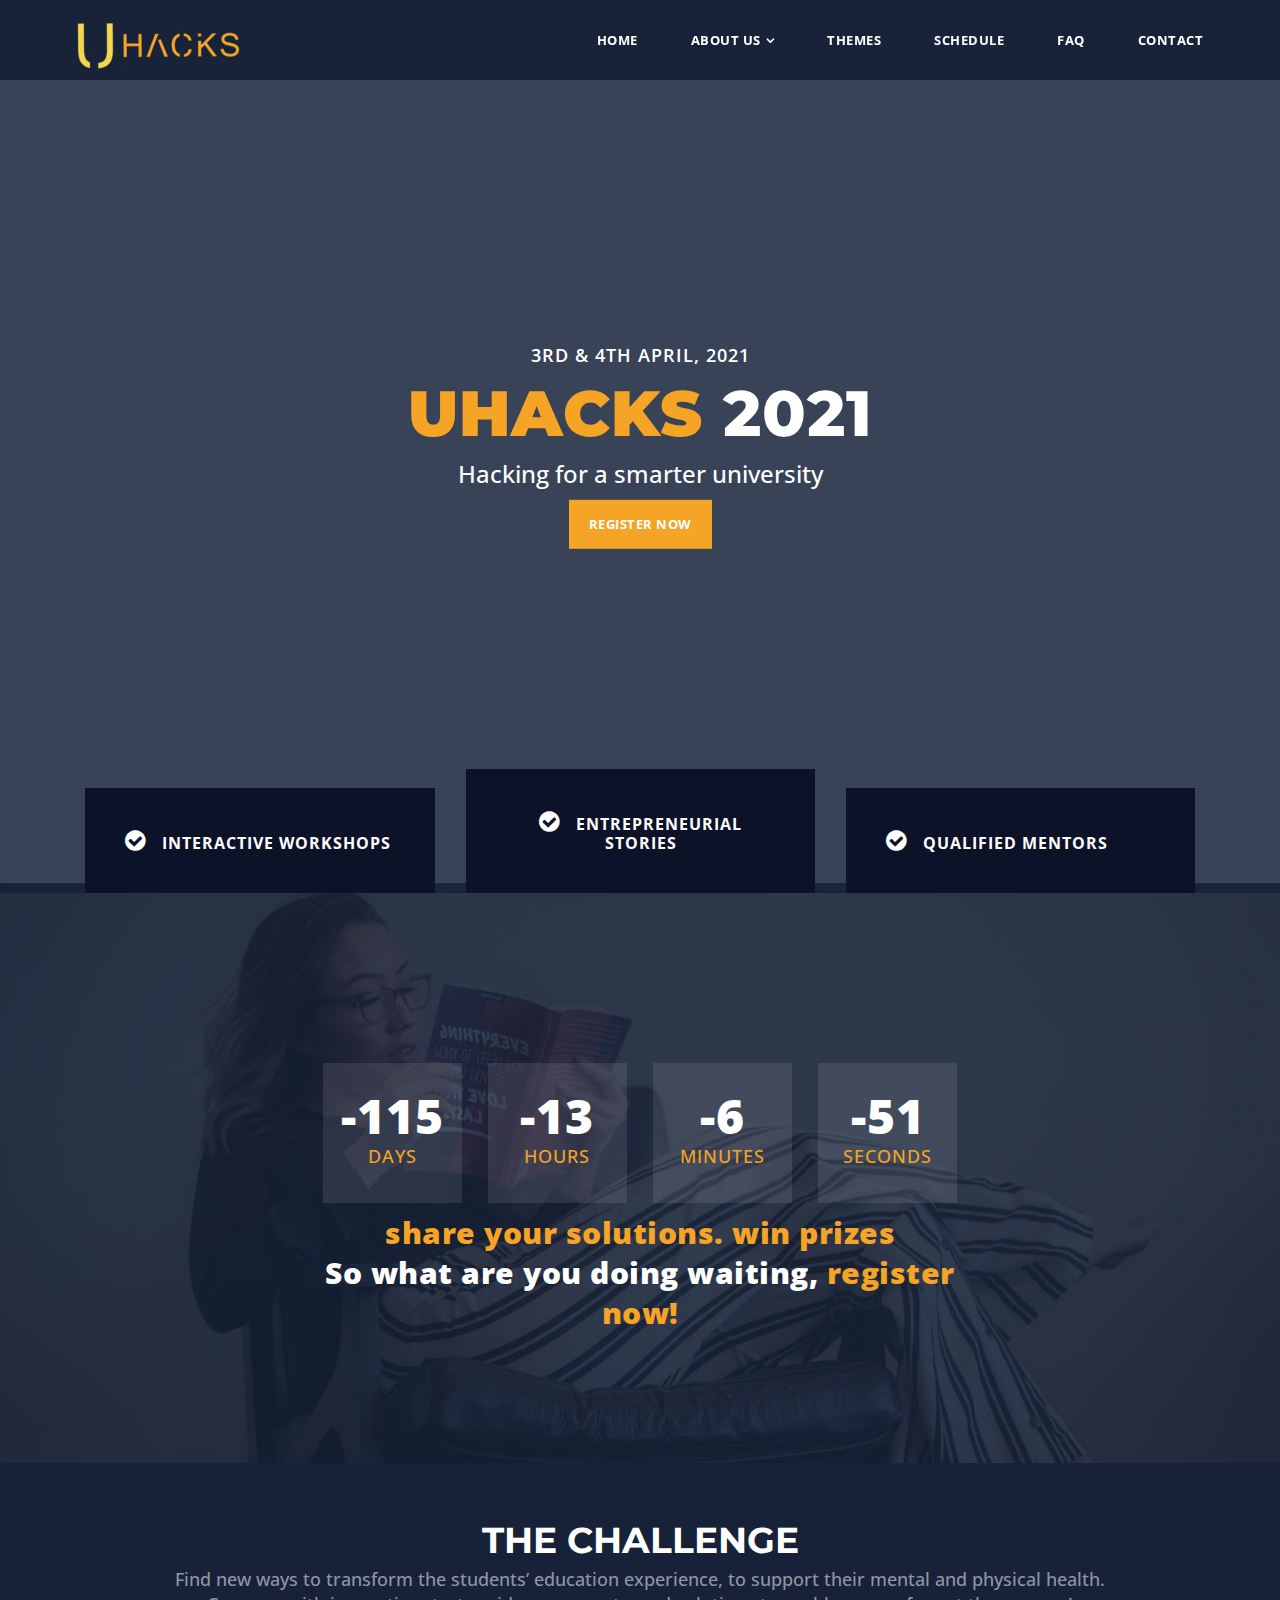
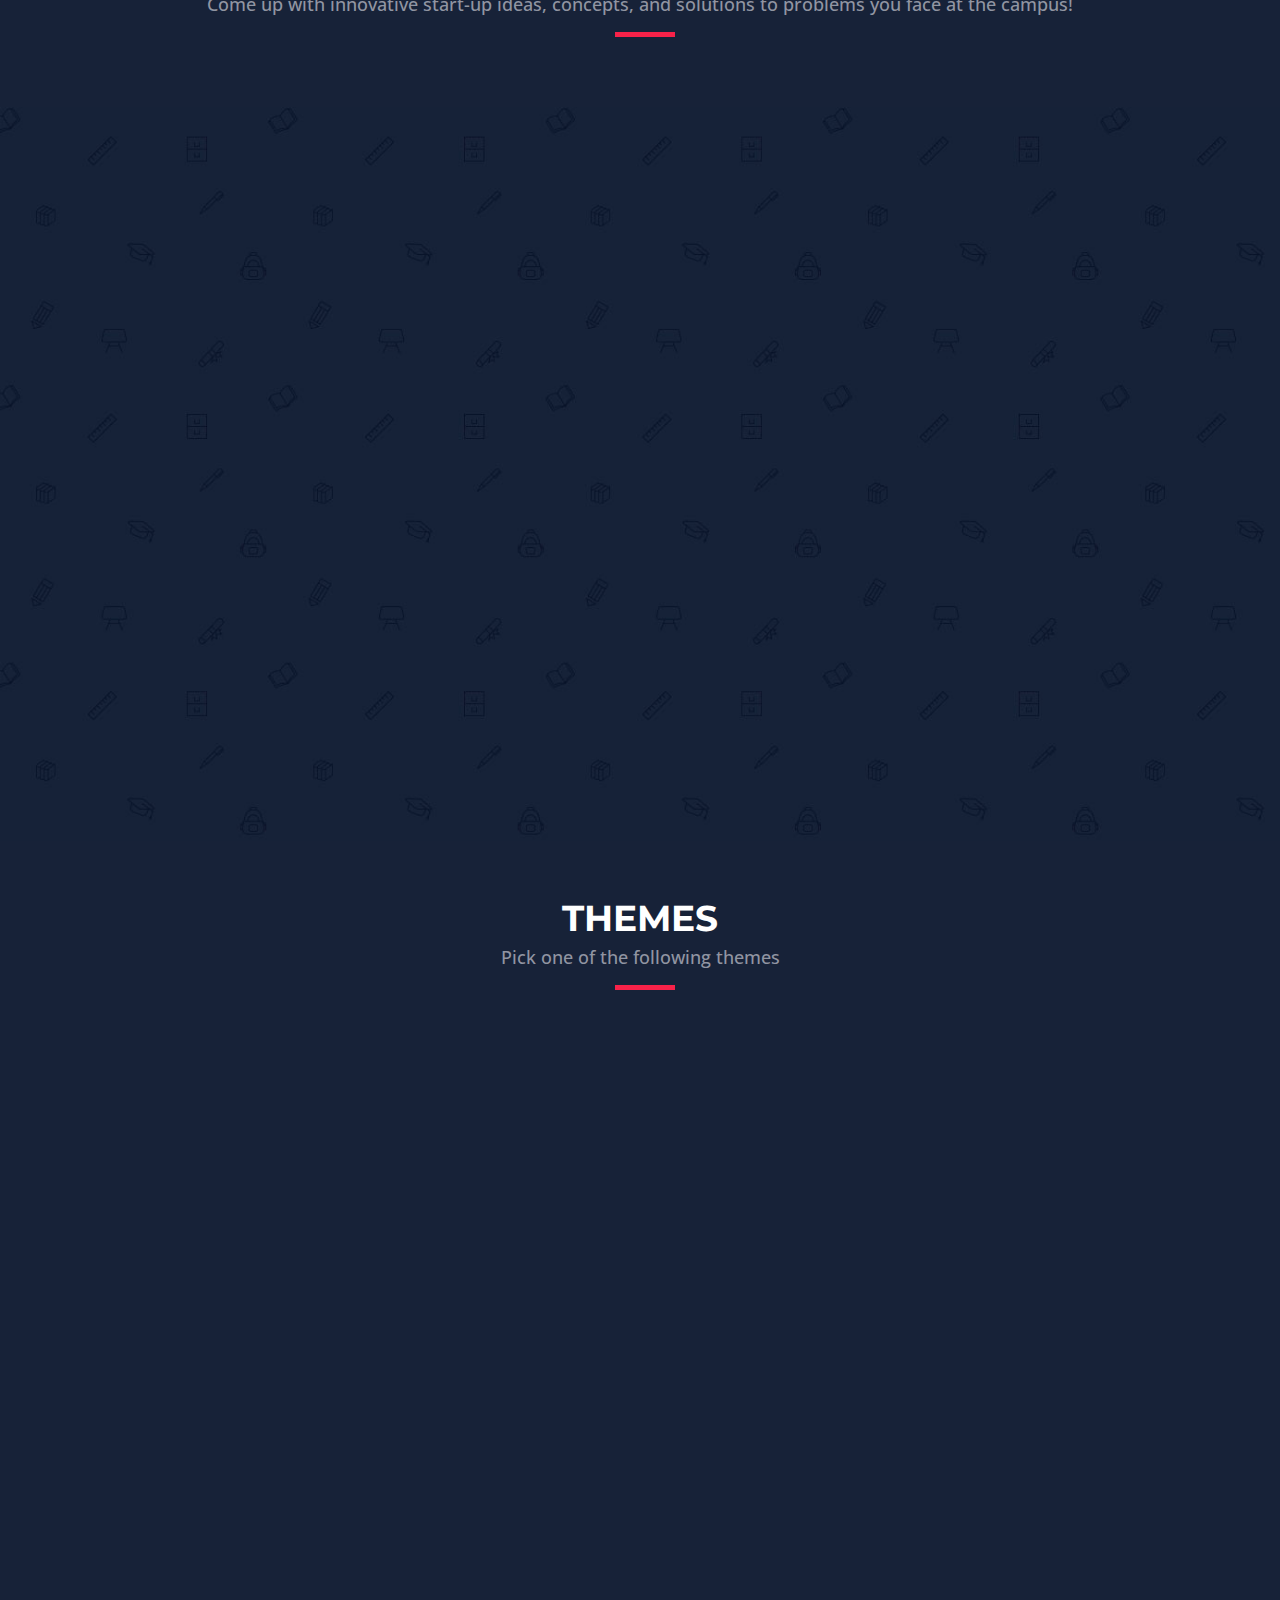
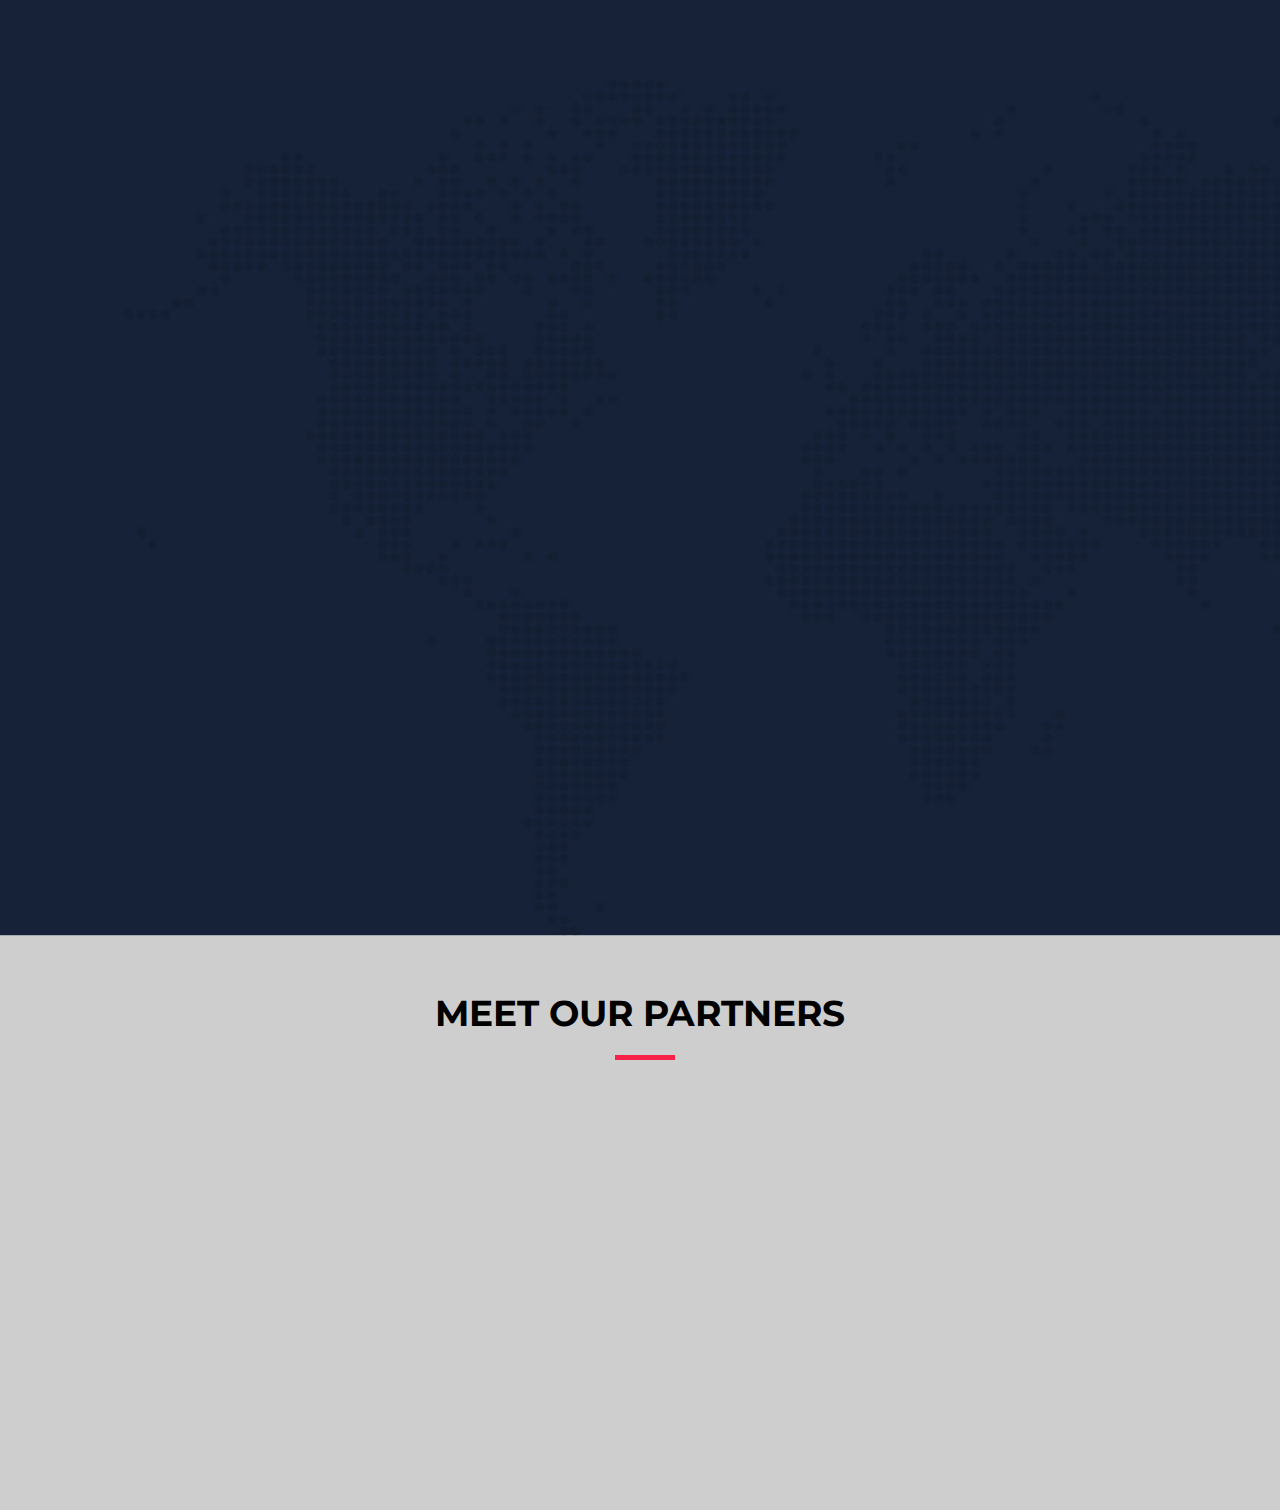
==== commit 61fbf2f9: "update date" ====
--- a/index.html
+++ b/index.html
@@ -85,7 +85,7 @@
 
       <div class="video-overlay header-text">
           <div class="caption">
-              <h6>3rd & 4th March, 2021</h6>
+              <h6>3rd & 4th April, 2021</h6>
               <h2><em>UHACKS</em> 2021</h2>
               <h4 style="color : white ; padding-bottom : 3px;">Hacking for a smarter university</h4>
               <div class="main-button">
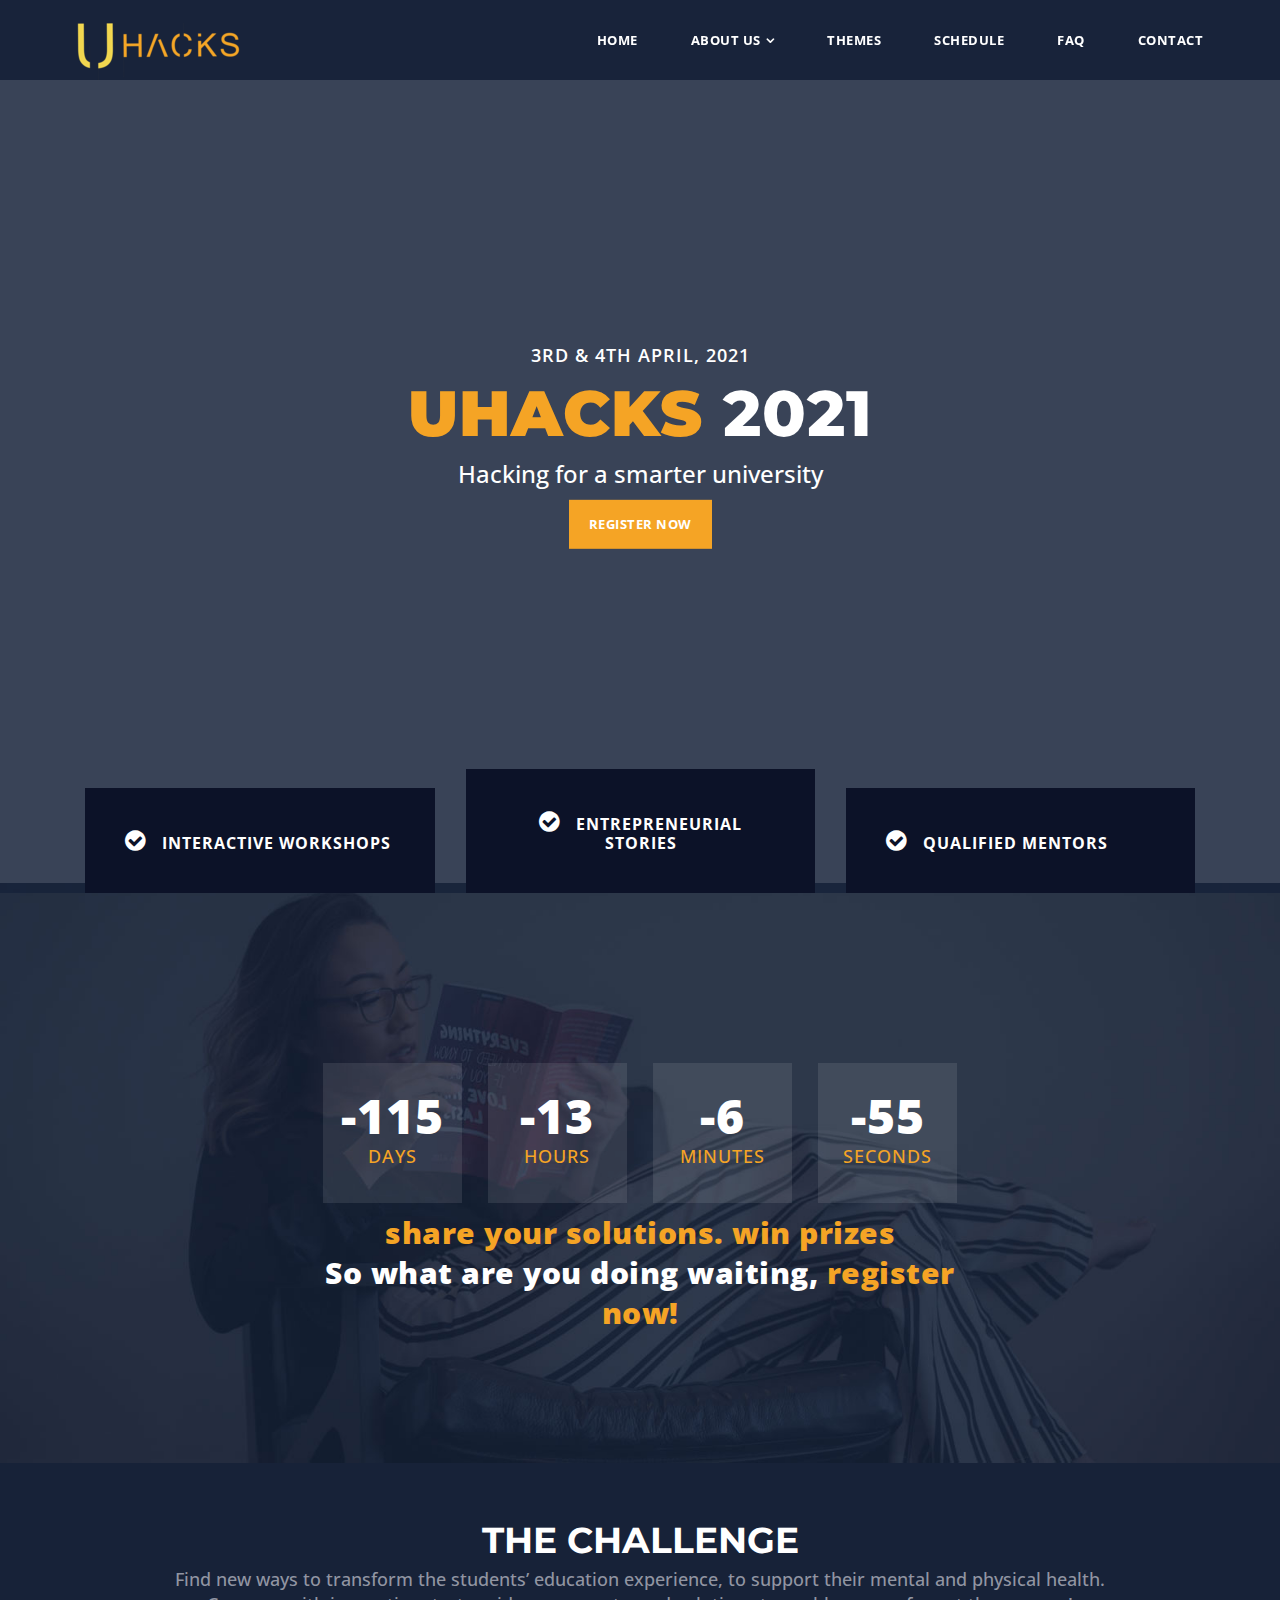
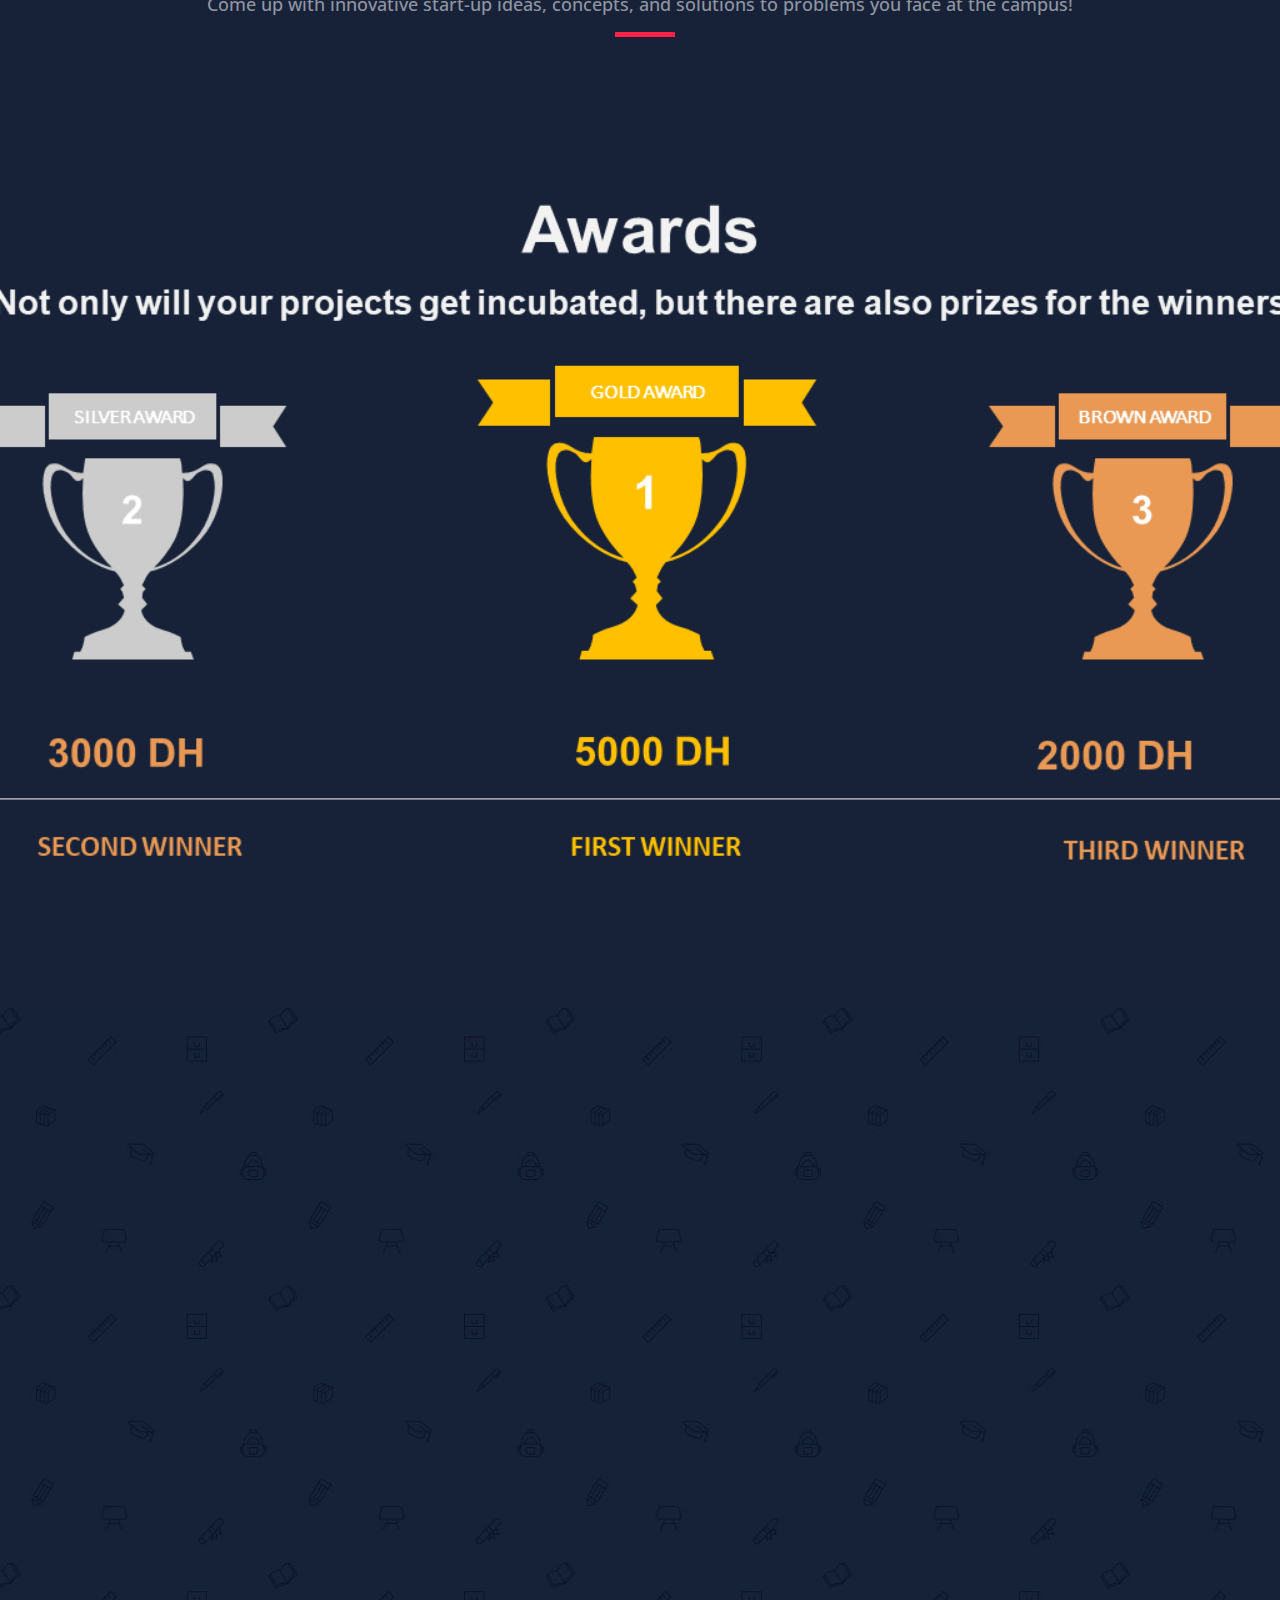
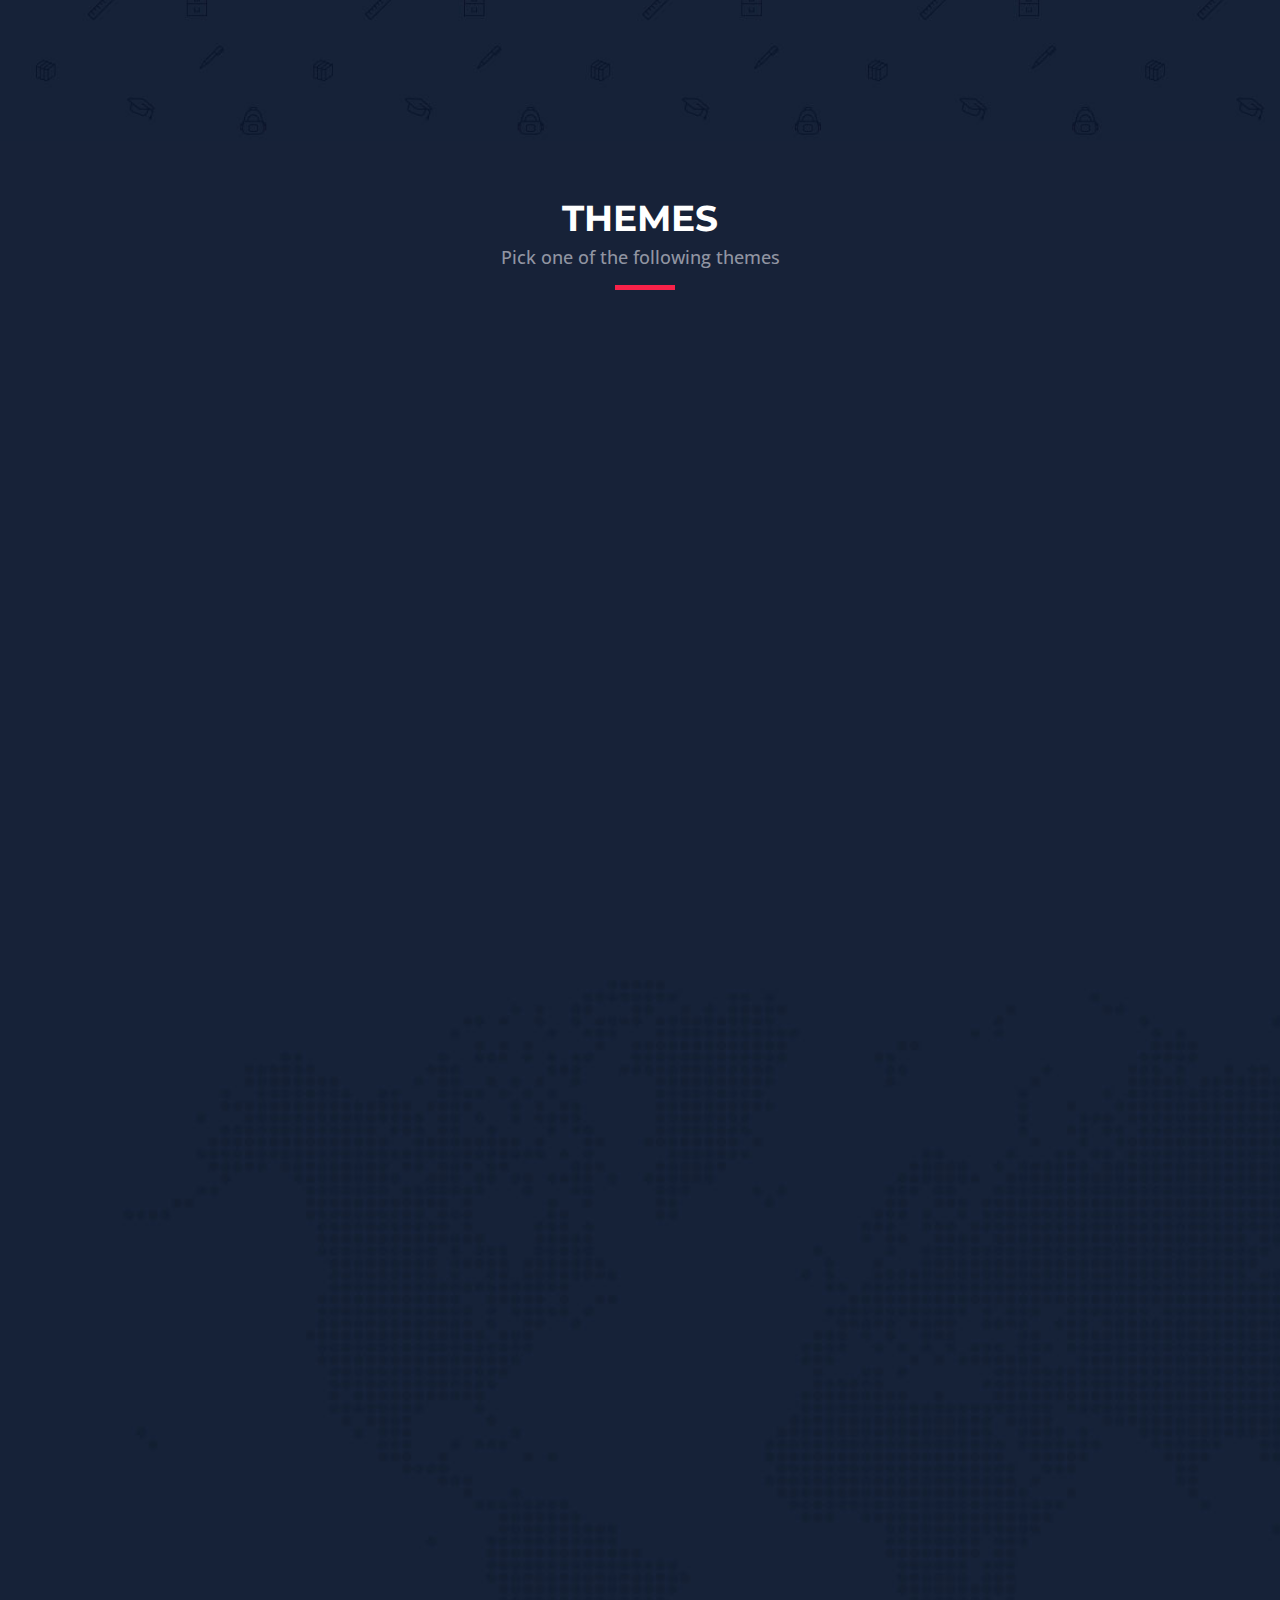
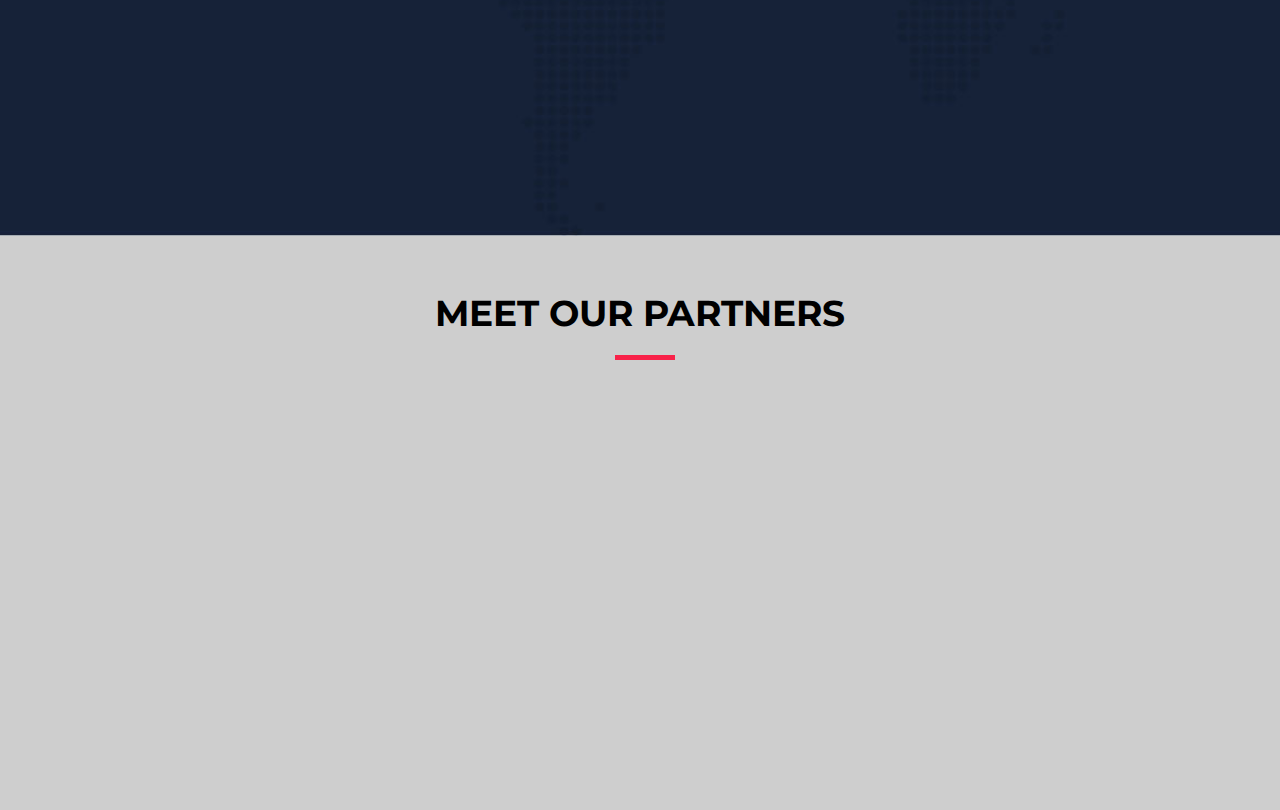
==== commit 4516edd3: "add awards" ====
--- a/index.html
+++ b/index.html
@@ -205,7 +205,9 @@
 
     </div>
   </section><!-- #about -->
-
+ <section id = "awards">
+   <img src="images/prize.png" alt="award" id="award_img">
+ </section>
   <section id="whyUs" class="section why-us" data-section="section2">
     <div class="container wow fadeInUp">
       <div class="row">
--- a/assets/css/templatemo-grad-school.css
+++ b/assets/css/templatemo-grad-school.css
@@ -314,6 +314,14 @@
 
 #bg-video::-webkit-media-controls {
     display: none !important;
+}
+#award_img {
+    min-width: 100%;
+    min-height: 100vh;
+    max-width: 100%;
+    max-height: 100vh;
+    object-fit: cover;
+    z-index: -1;
 }
 
 .video-overlay {
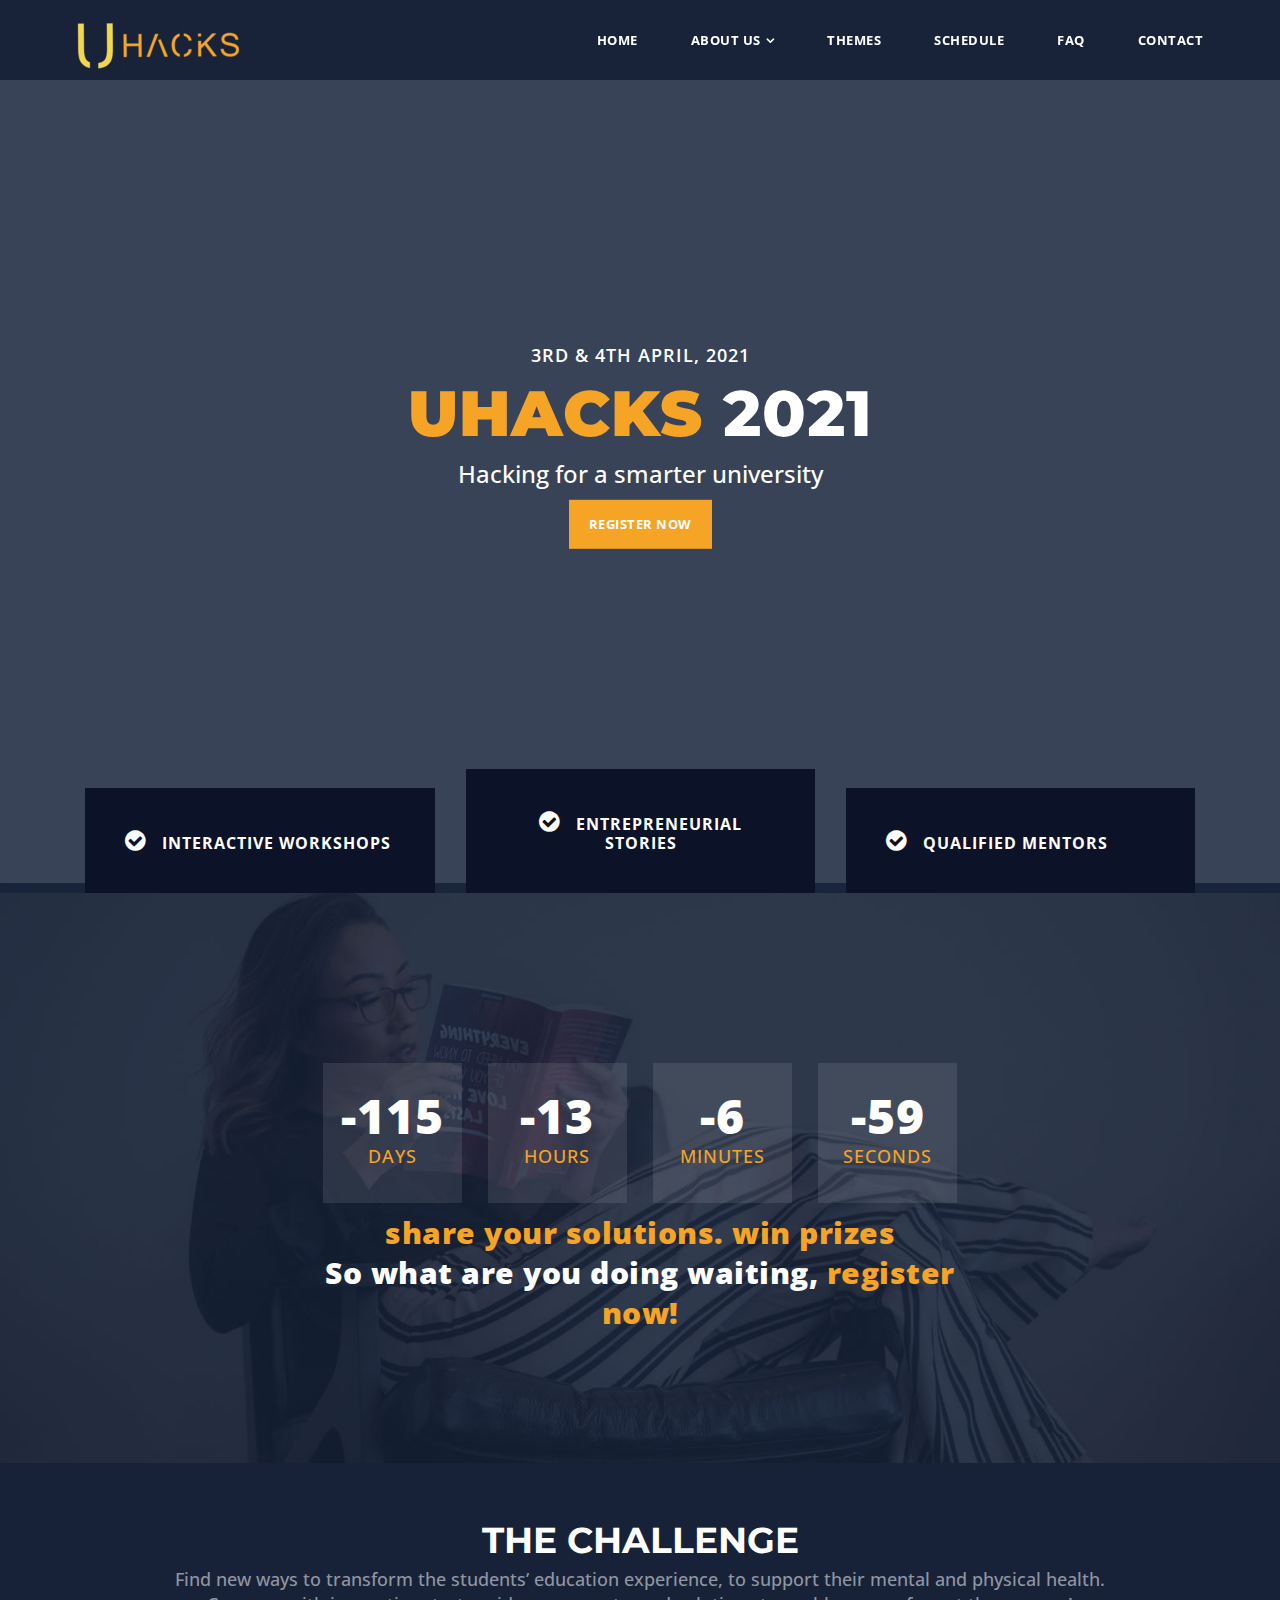
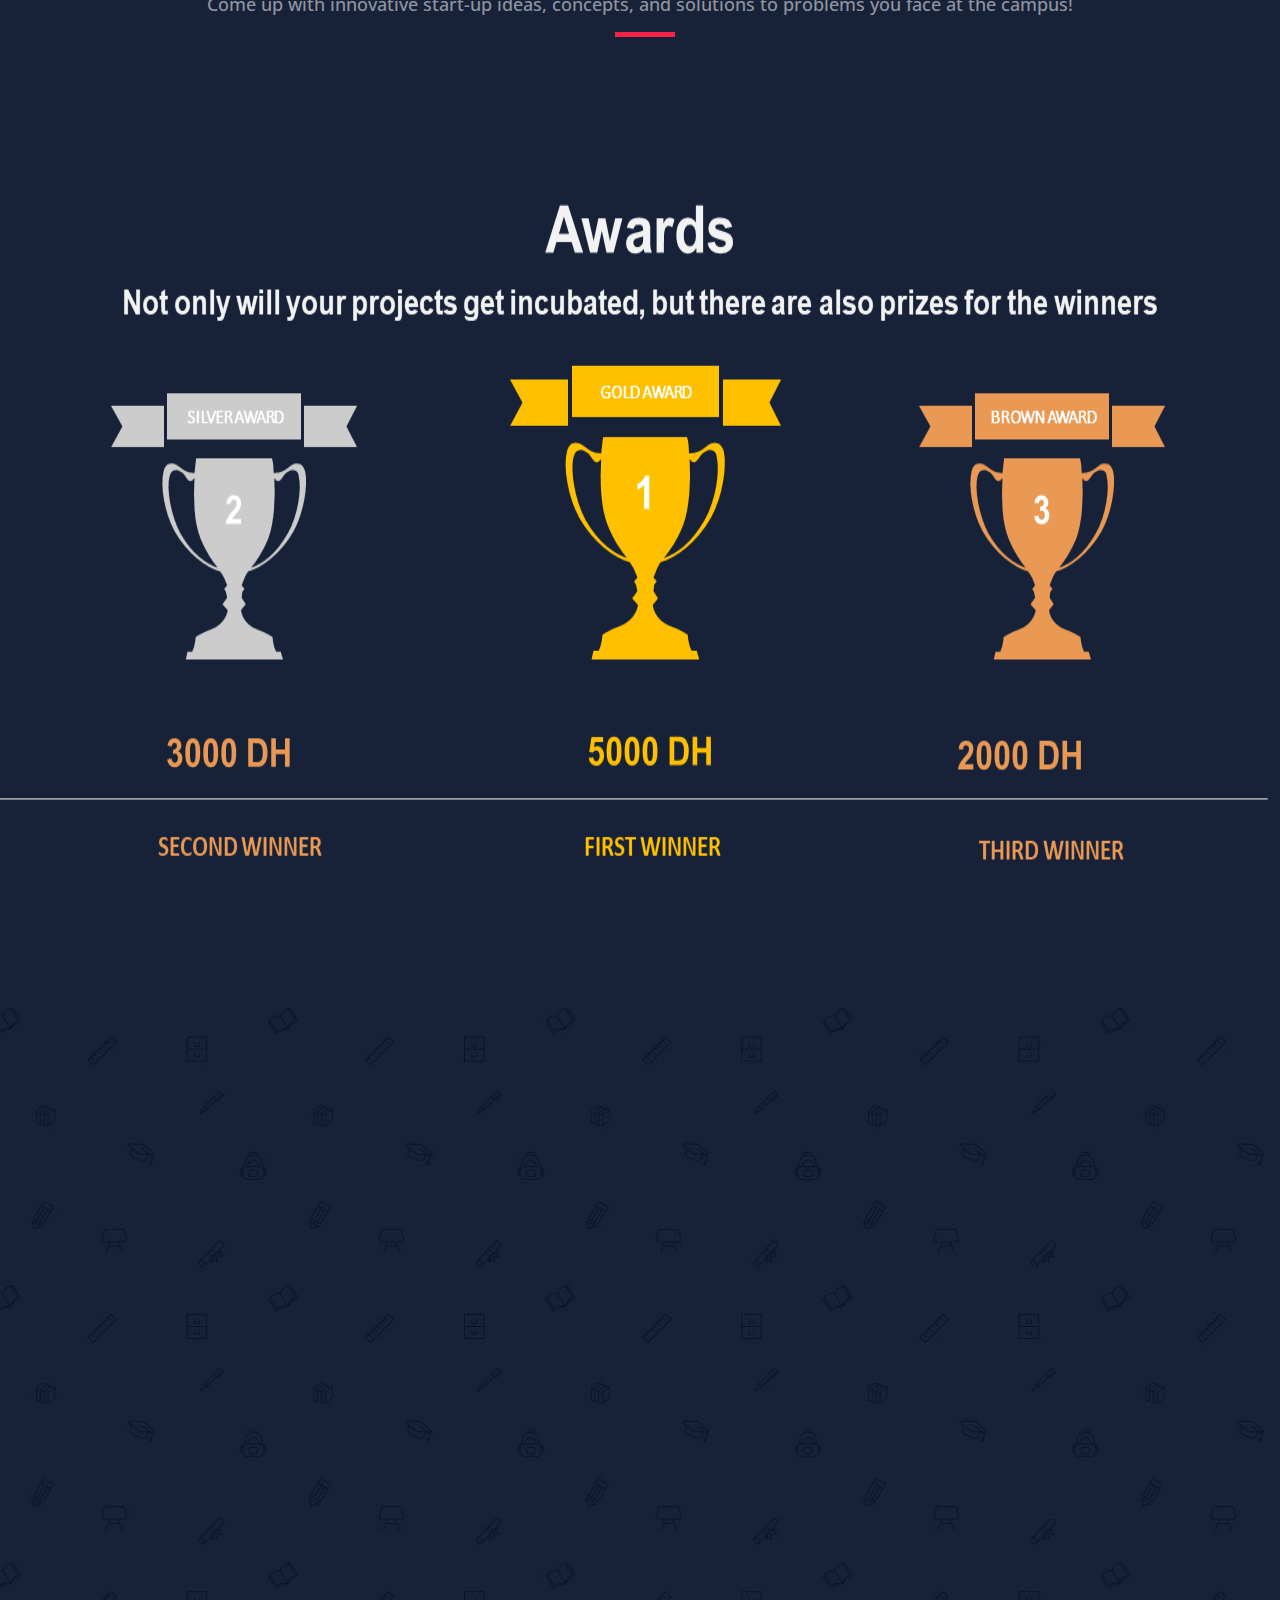
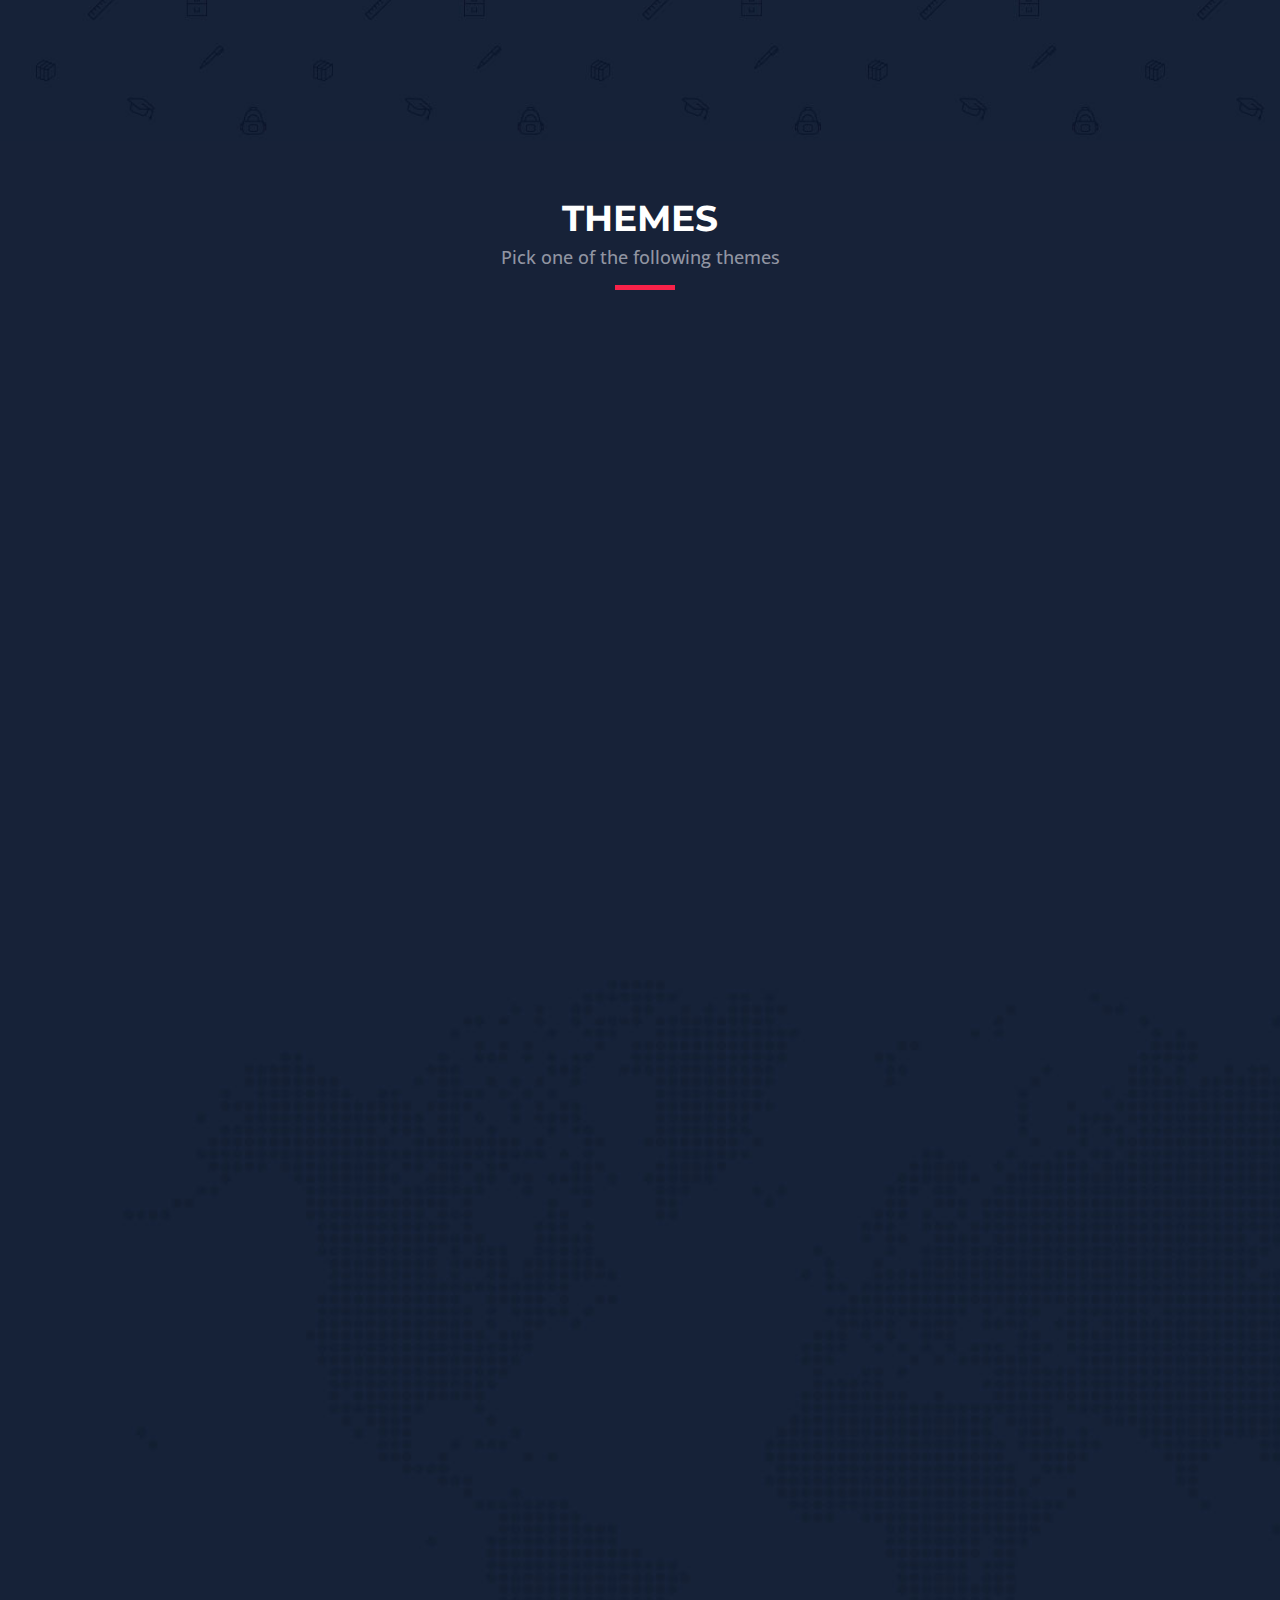
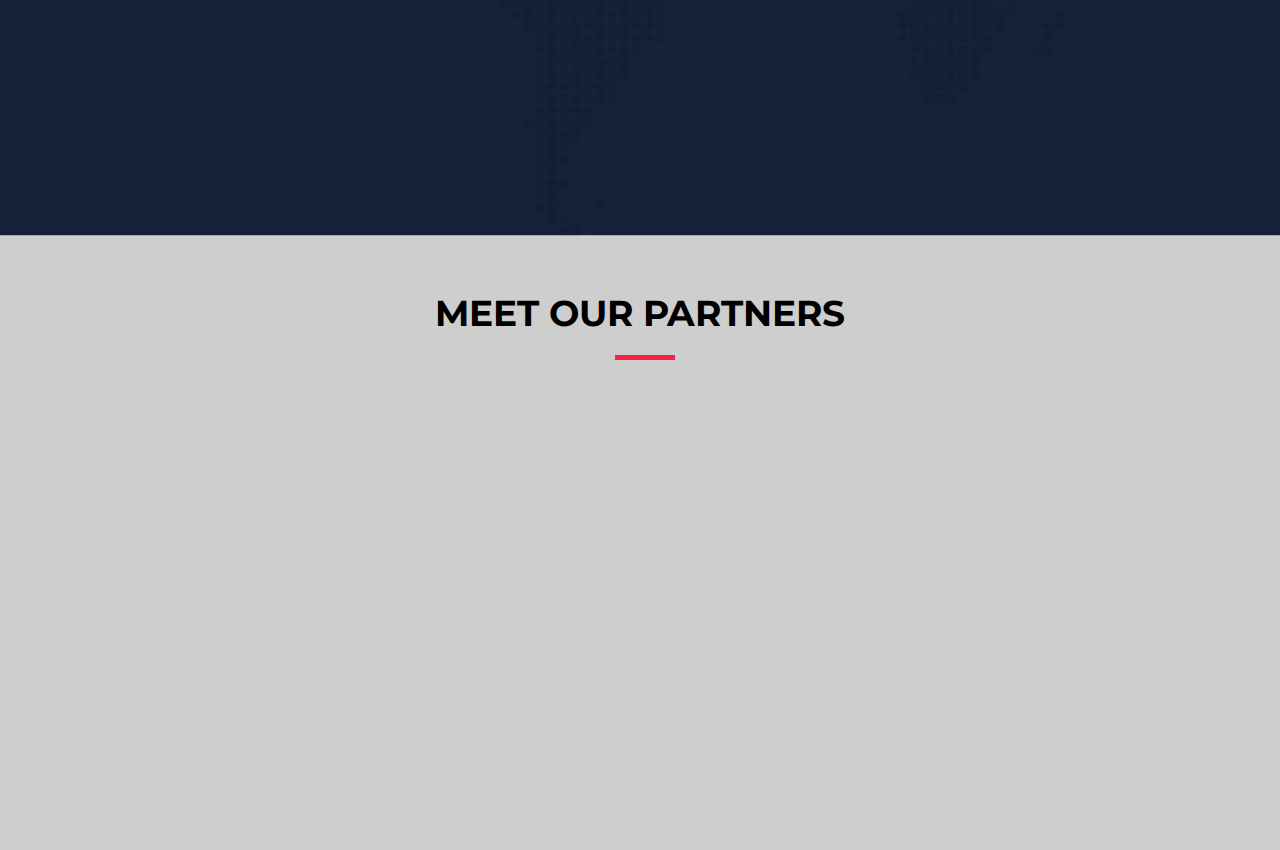
==== commit 10a9f989: "solving screen size problems" ====
--- a/index.html
+++ b/index.html
@@ -469,13 +469,13 @@
             </div>
             <div class="container">
             <div class="row">
-              <div class="sponser wow fadeInLeft">
+              <div class="col-md-4 sponser wow fadeInLeft">
                 <a href="https://www.facebook.com/seoum6p/"><img src="images/SEOl.png" class="img-fluid" alt="" ></a>
               </div>
-              <div class="sponser wow fadeInUp">
+              <div class="col-md-4 sponser wow fadeInUp">
                <a href="http://u-founders.ma/"><img src="images/rsv.png" class="img-fluid" alt=""></a>
               </div>
-              <div class="sponser wow fadeInRight">
+              <div class="col-md-4 sponser wow fadeInRight">
                 <a href="https://www.um6p.ma/en"><img src="images/trans2.png" class="img-fluid" alt=""></a>
               </div>
             </div>
--- a/assets/css/templatemo-grad-school.css
+++ b/assets/css/templatemo-grad-school.css
@@ -320,7 +320,7 @@
     min-height: 100vh;
     max-width: 100%;
     max-height: 100vh;
-    object-fit: cover;
+    
     z-index: -1;
 }
 
@@ -1917,16 +1917,11 @@
   padding-bottom: 50px;
 }
 #sponsers .sponser{
-  padding: 55px;
+  padding: 70px;
   margin: auto;
-  margin-left: 20px;
-  margin-right: 20px;
-
-}
-#sponsers .row{
-  display: grid;
-  grid-template-columns: 1fr 1fr 1fr;
-}
+
+}
+
 #sponsers h1{
   color : #013f7e;
   font-family: 'Lora', sans-serif;
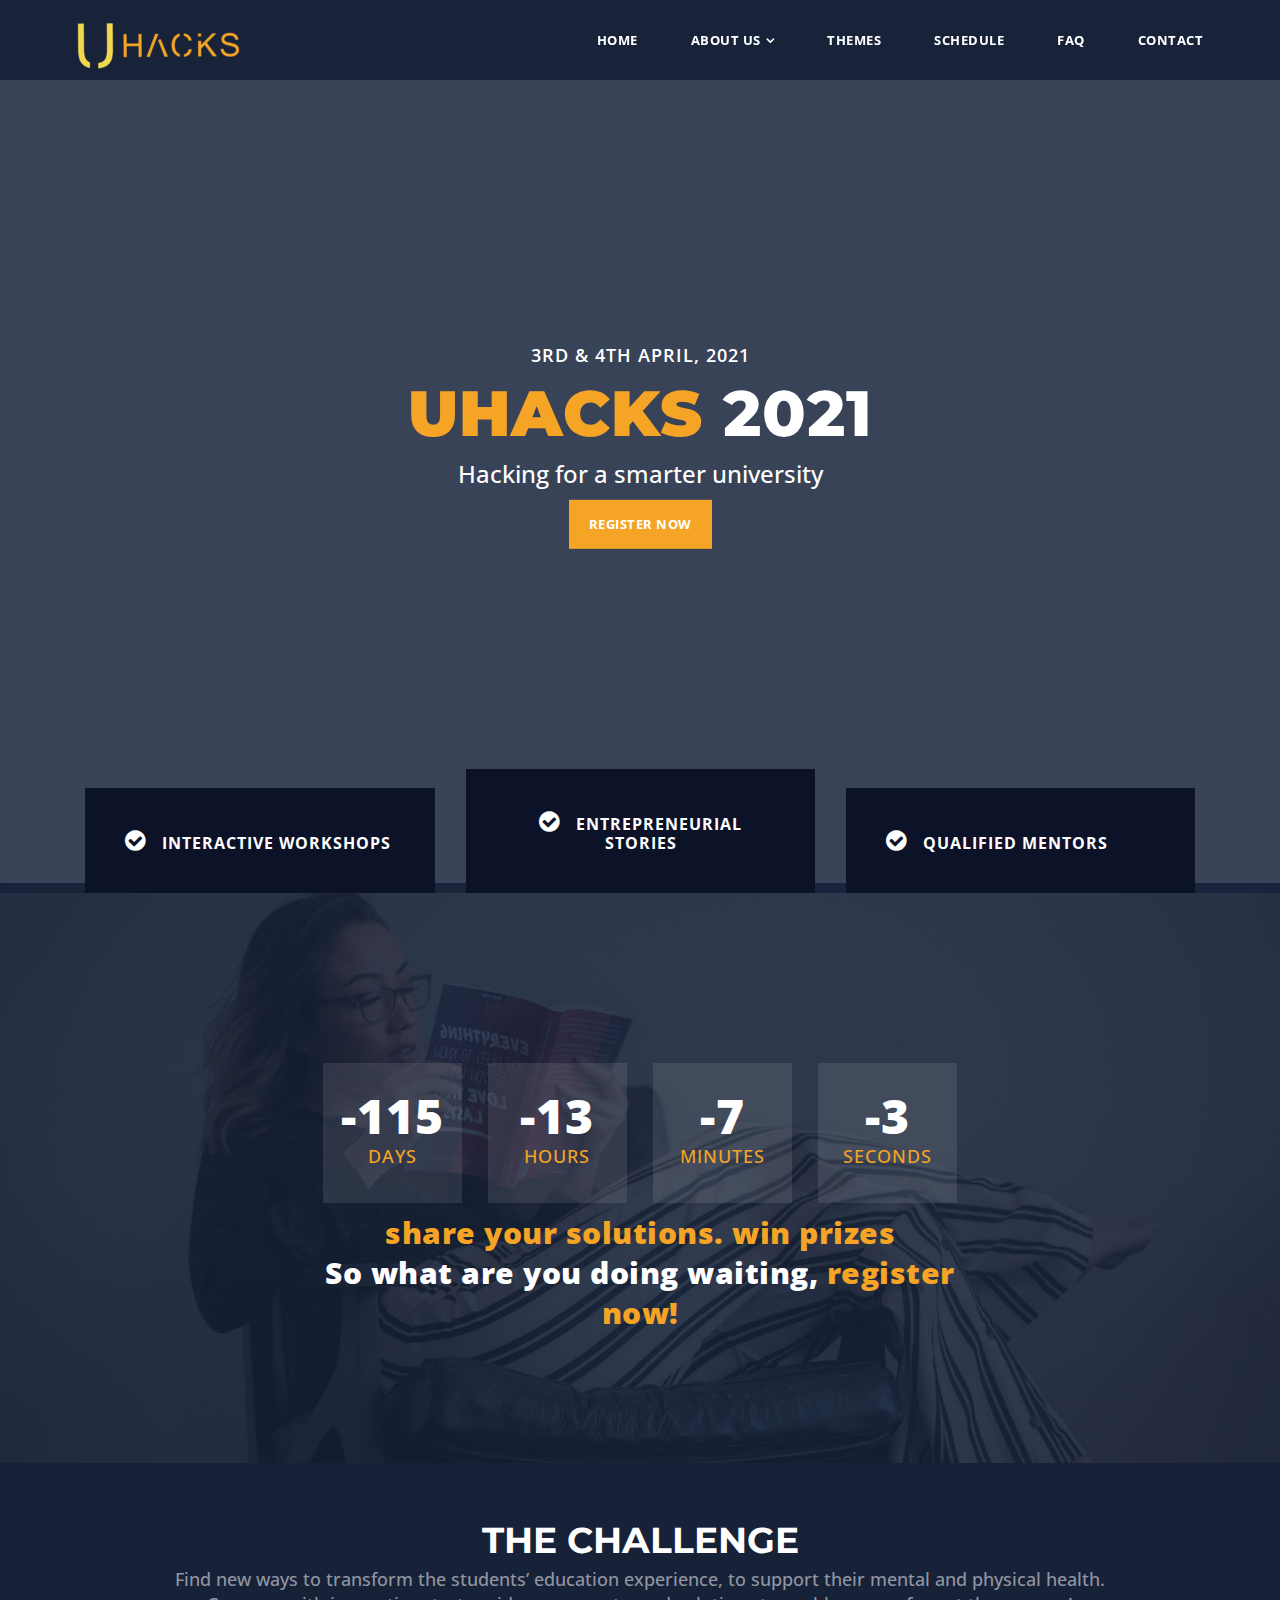
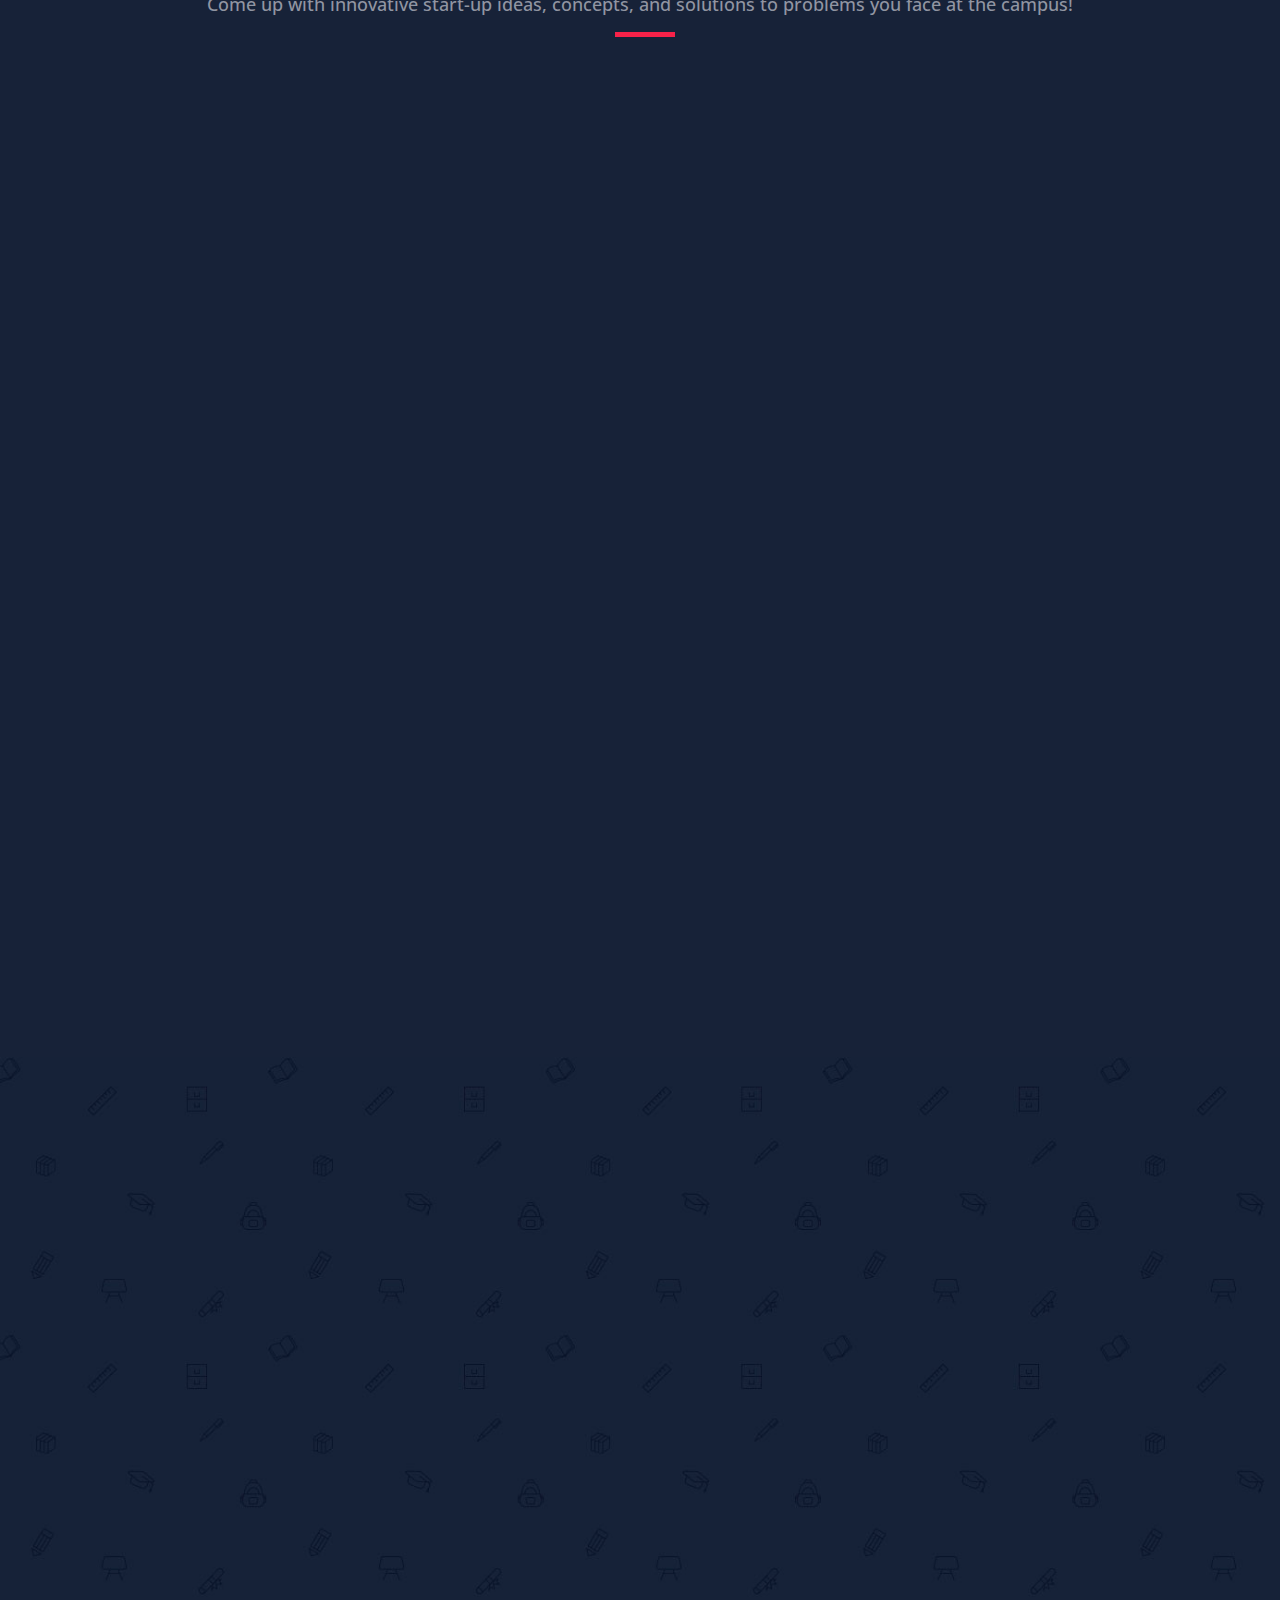
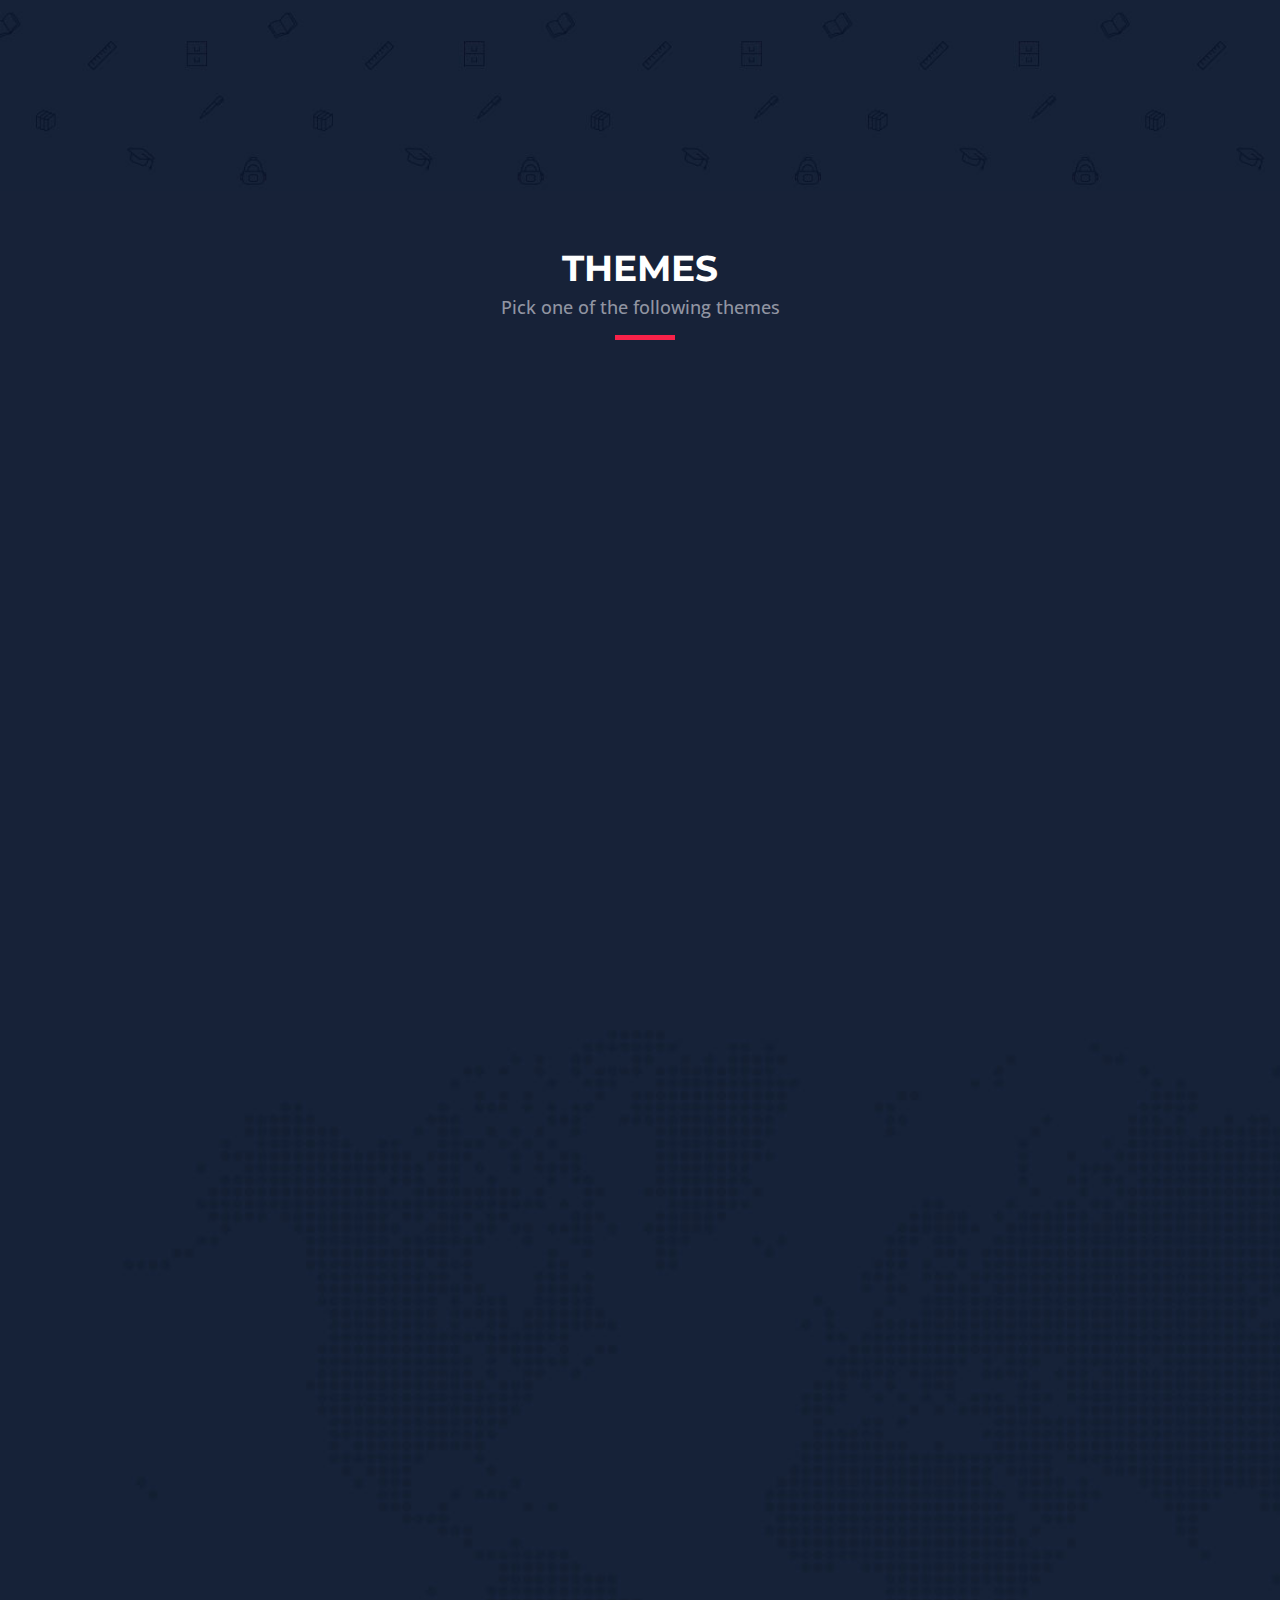
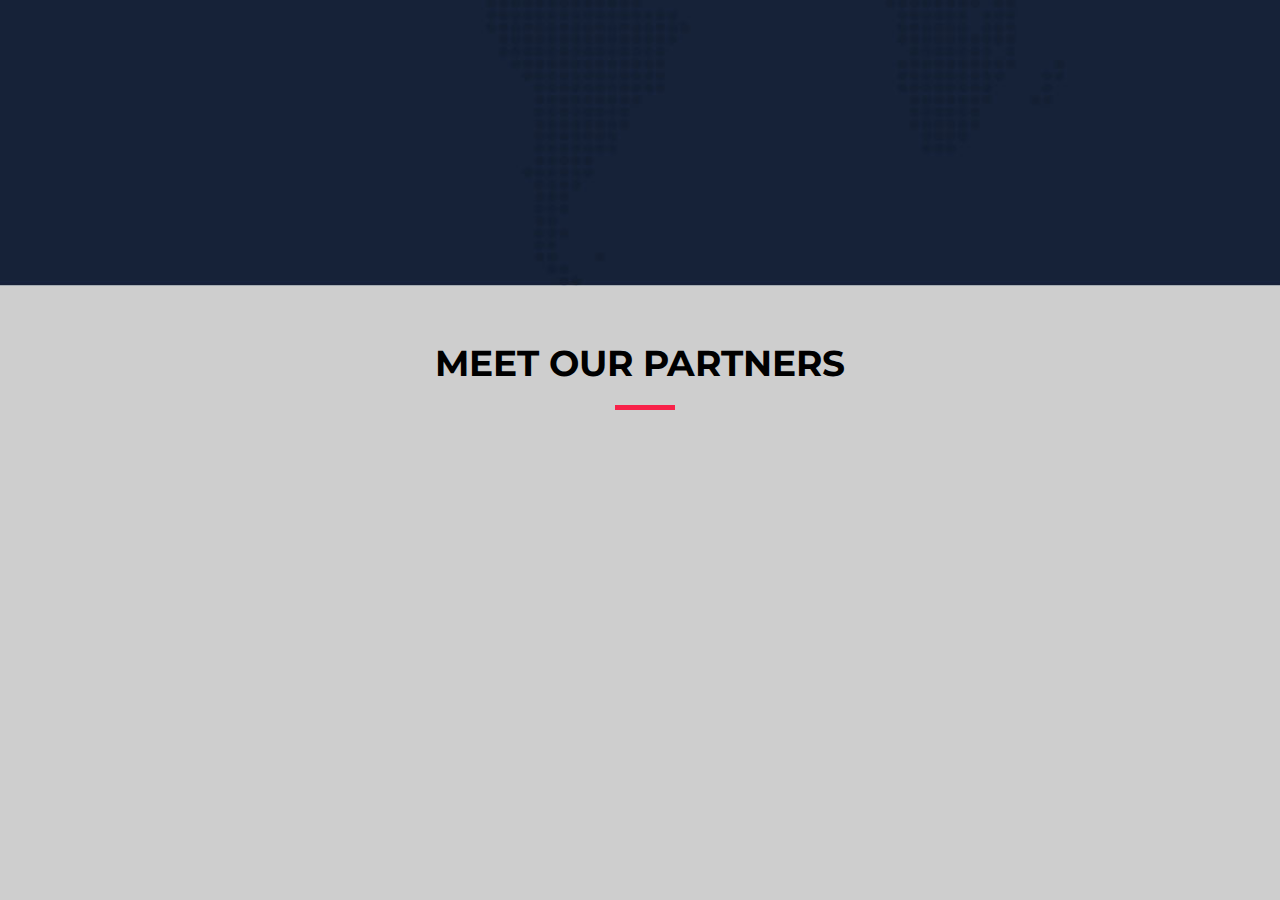
==== commit 14b497df: "solving screen size problems" ====
--- a/index.html
+++ b/index.html
@@ -206,7 +206,7 @@
     </div>
   </section><!-- #about -->
  <section id = "awards">
-   <img src="images/prize.png" alt="award" id="award_img">
+   <img src="images/prize.png" alt="award" id="award_img" class="wow fadeInUp">
  </section>
   <section id="whyUs" class="section why-us" data-section="section2">
     <div class="container wow fadeInUp">
--- a/assets/css/templatemo-grad-school.css
+++ b/assets/css/templatemo-grad-school.css
@@ -315,12 +315,18 @@
 #bg-video::-webkit-media-controls {
     display: none !important;
 }
+#awards{
+  background-color: #172238;
+  background-repeat: no-repeat;
+  background-size: cover;
+  padding-bottom: 50px;
+}
 #award_img {
     min-width: 100%;
     min-height: 100vh;
     max-width: 100%;
     max-height: 100vh;
-    
+
     z-index: -1;
 }
 
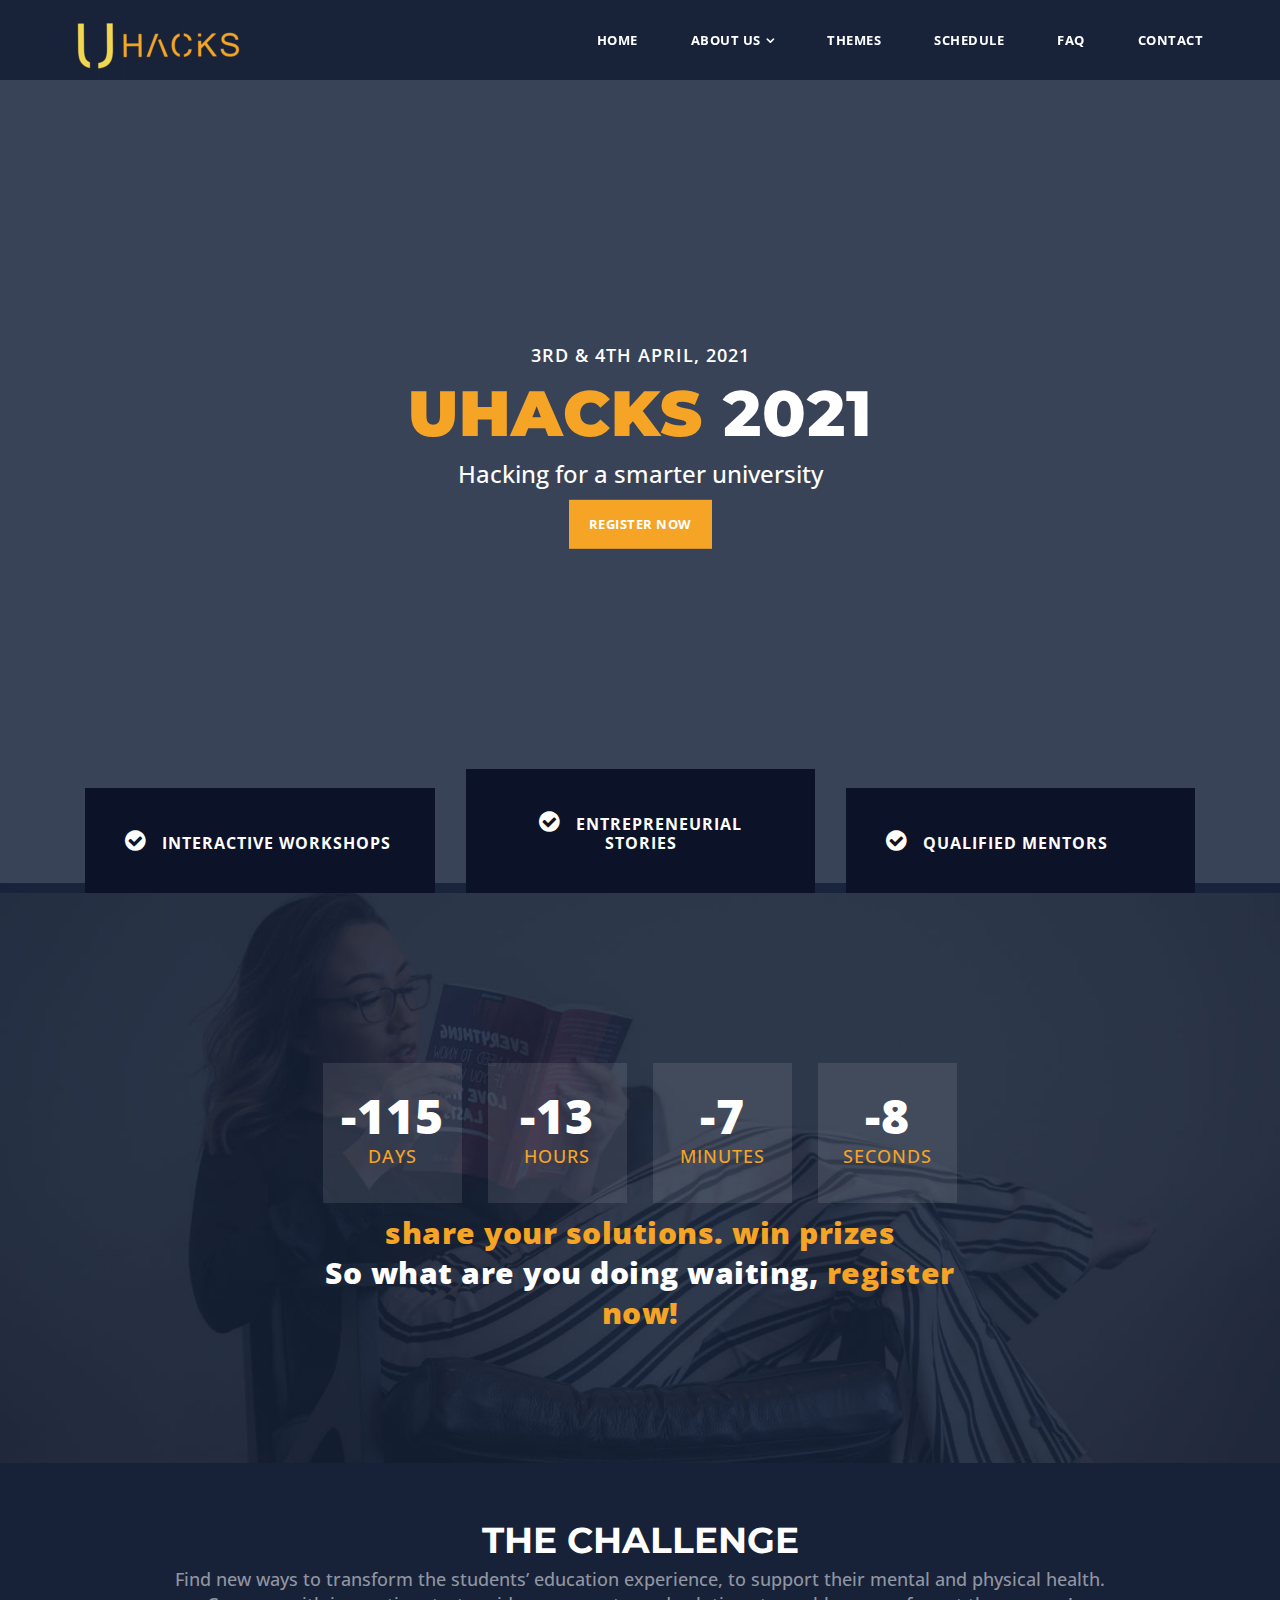
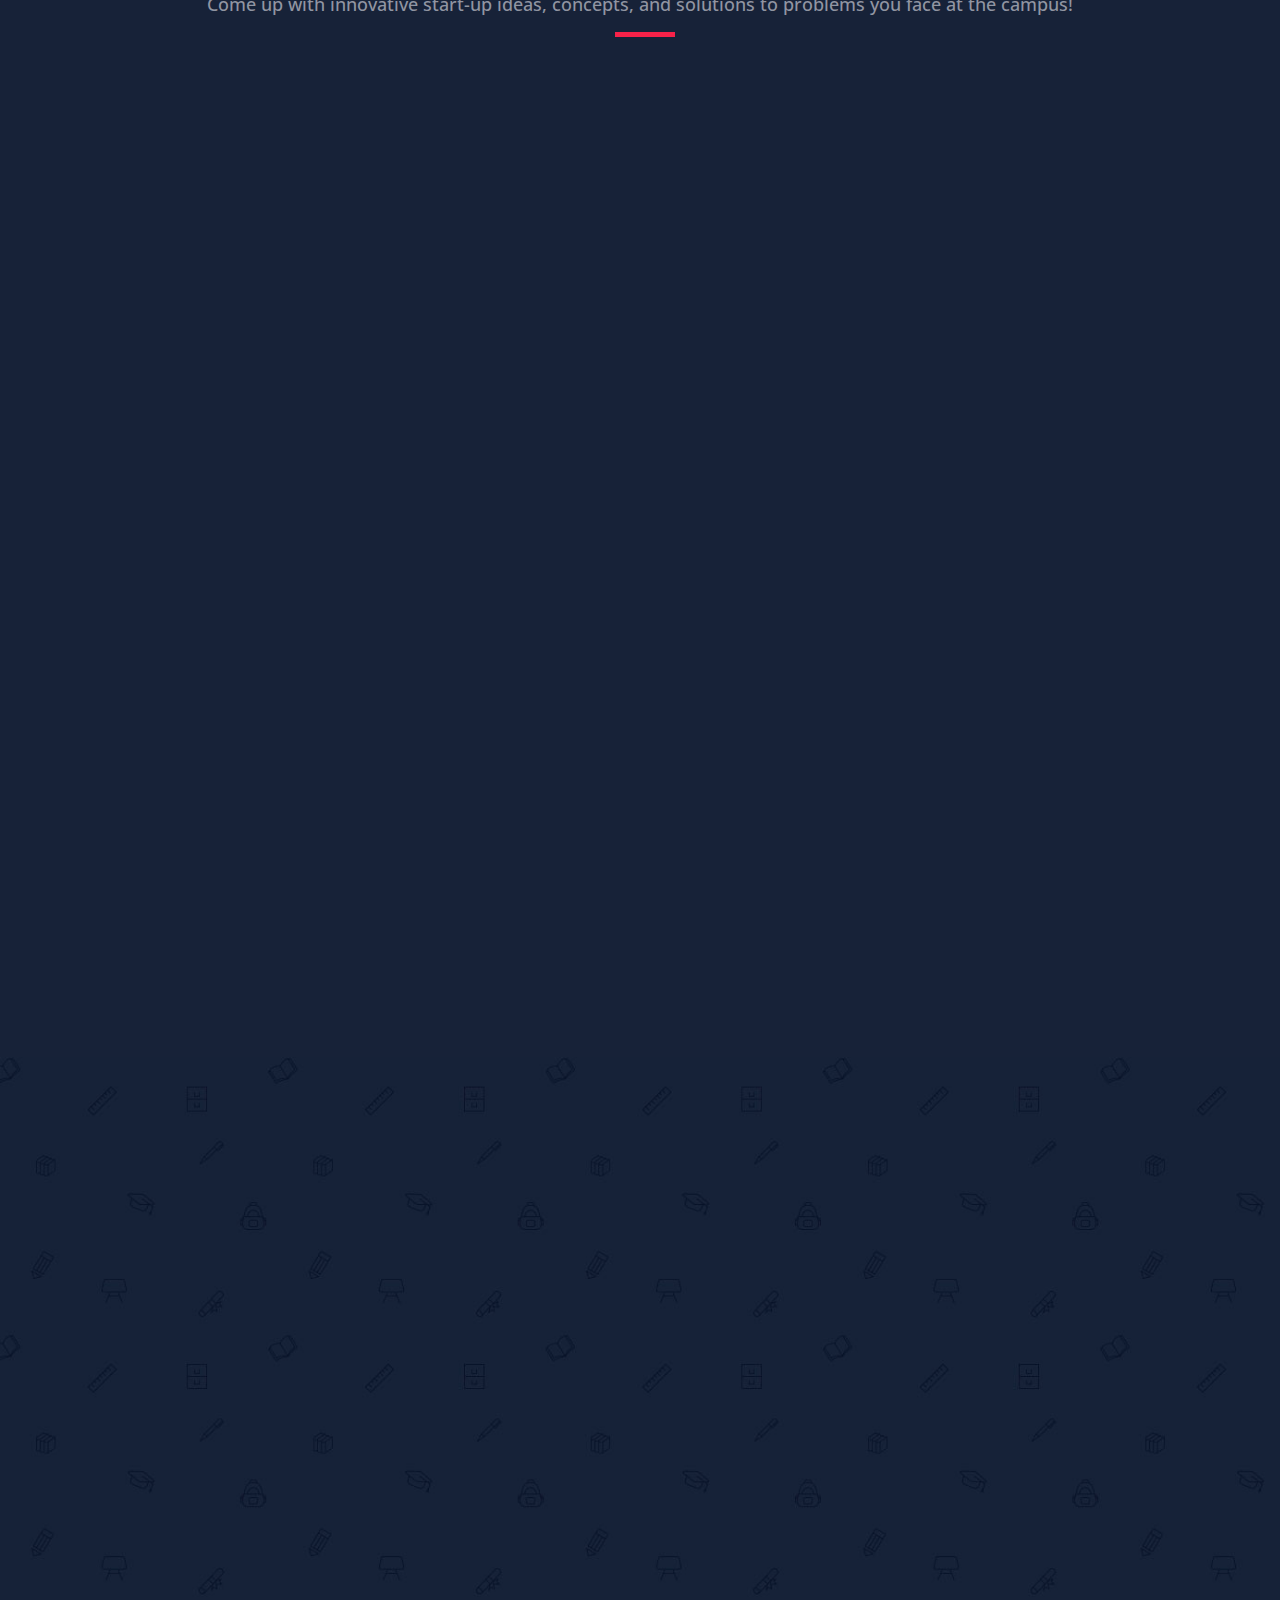
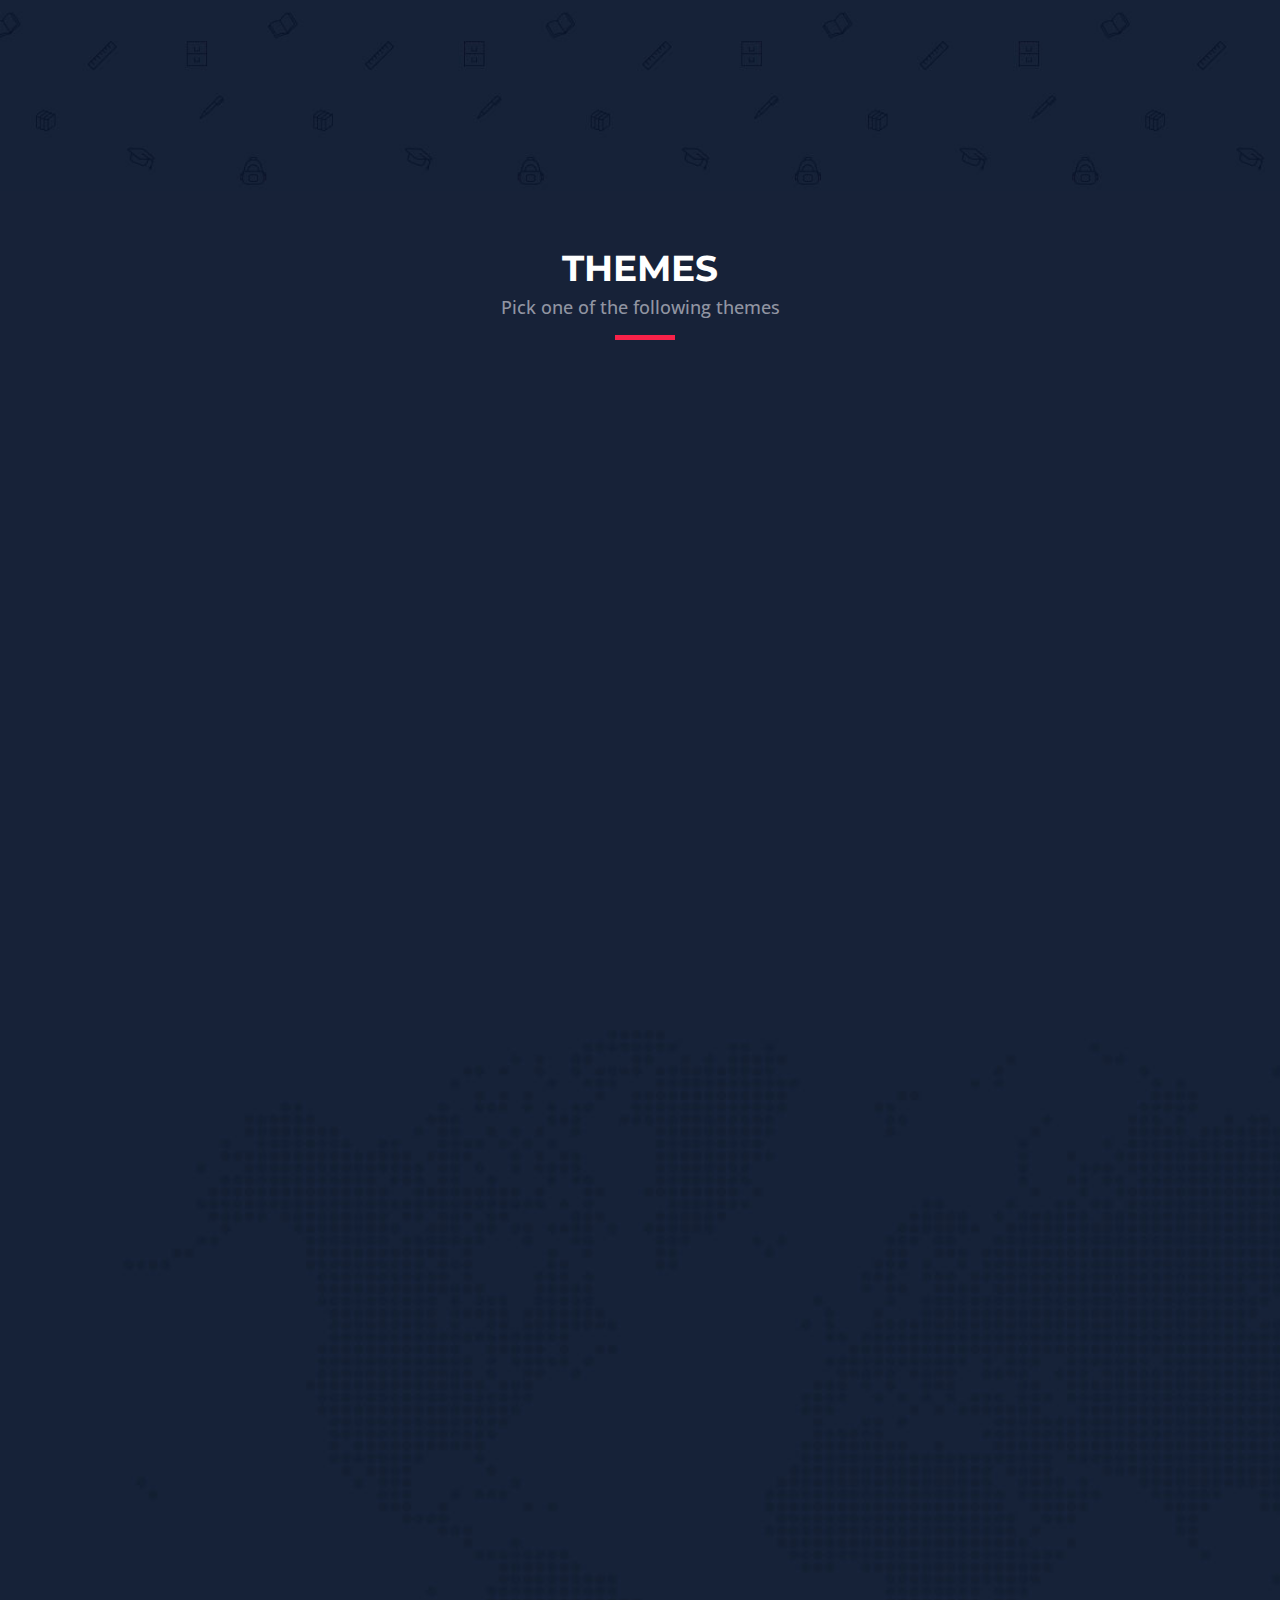
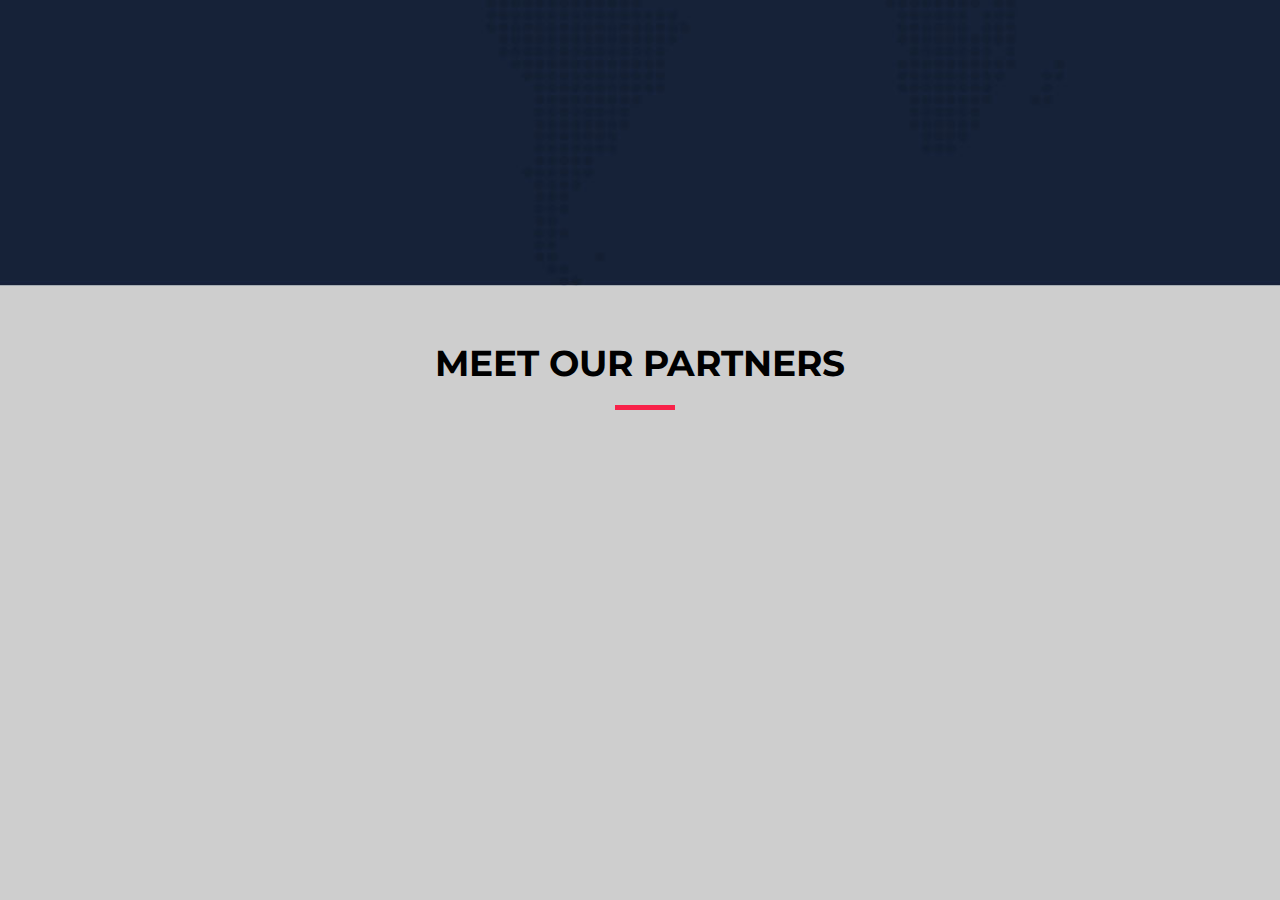
==== commit 1cd65622: "update registration form" ====
--- a/index.html
+++ b/index.html
@@ -89,7 +89,7 @@
               <h2><em>UHACKS</em> 2021</h2>
               <h4 style="color : white ; padding-bottom : 3px;">Hacking for a smarter university</h4>
               <div class="main-button">
-                  <div class="scroll-to-section"><a href="http://chafiq.pythonanywhere.com/sign_up/" class="external">REGISTER NOW</a></div>
+                  <div class="scroll-to-section"><a href="https://ocp.agorize-platform.com/fr/challenges/uhacks?lang=en" class="external">REGISTER NOW</a></div>
               </div>
           </div>
       </div>
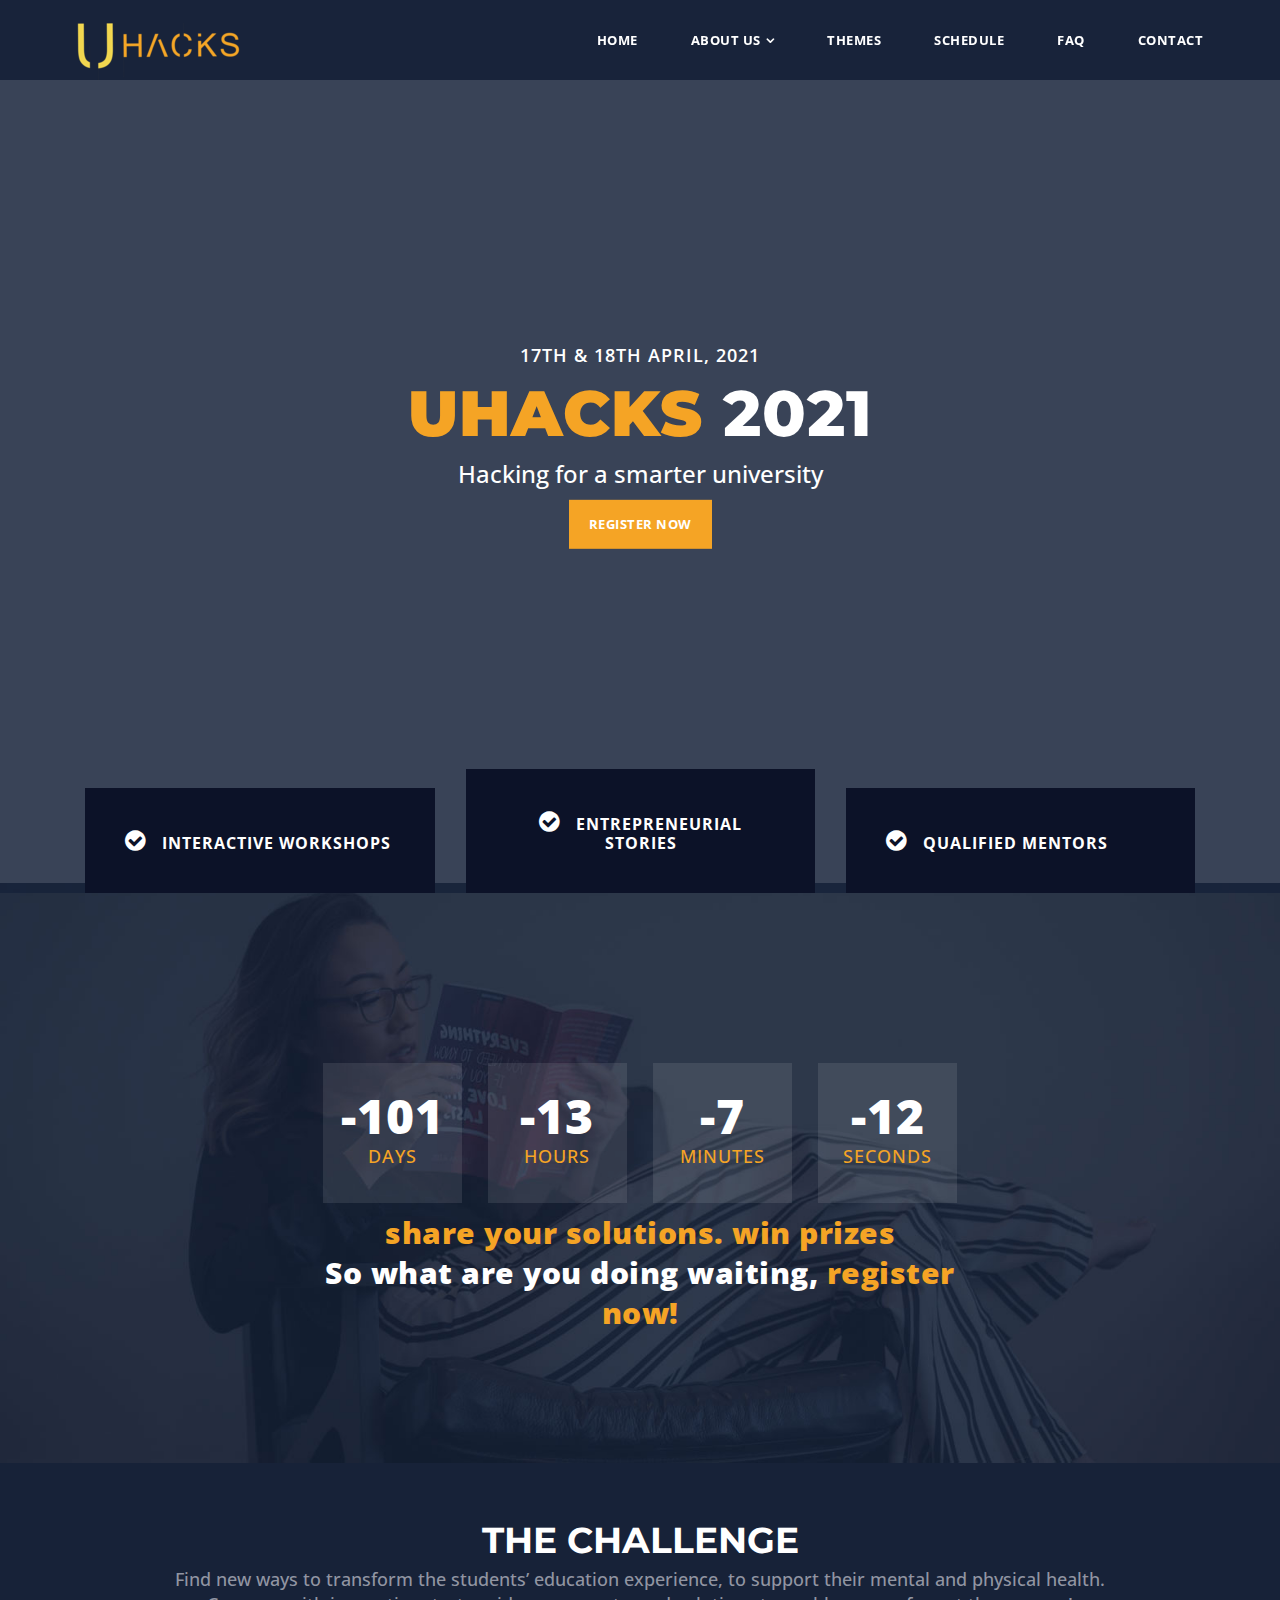
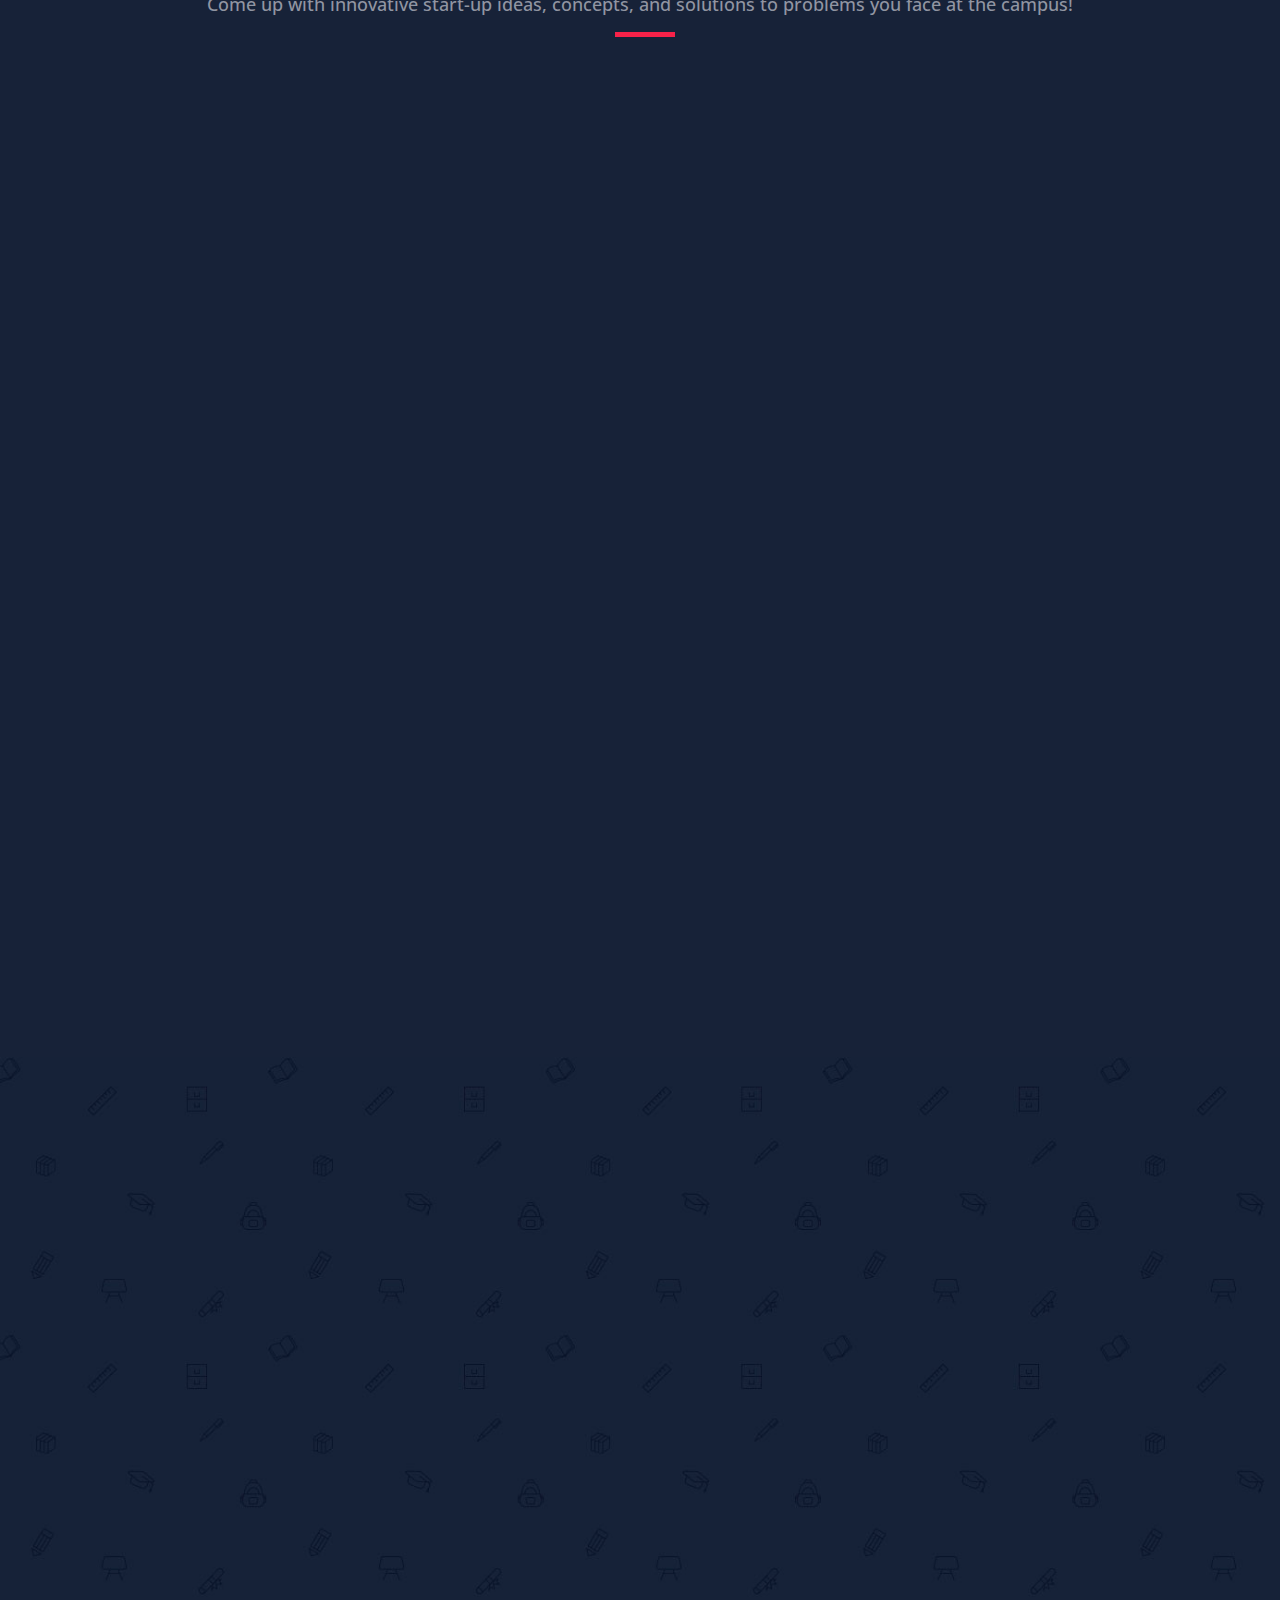
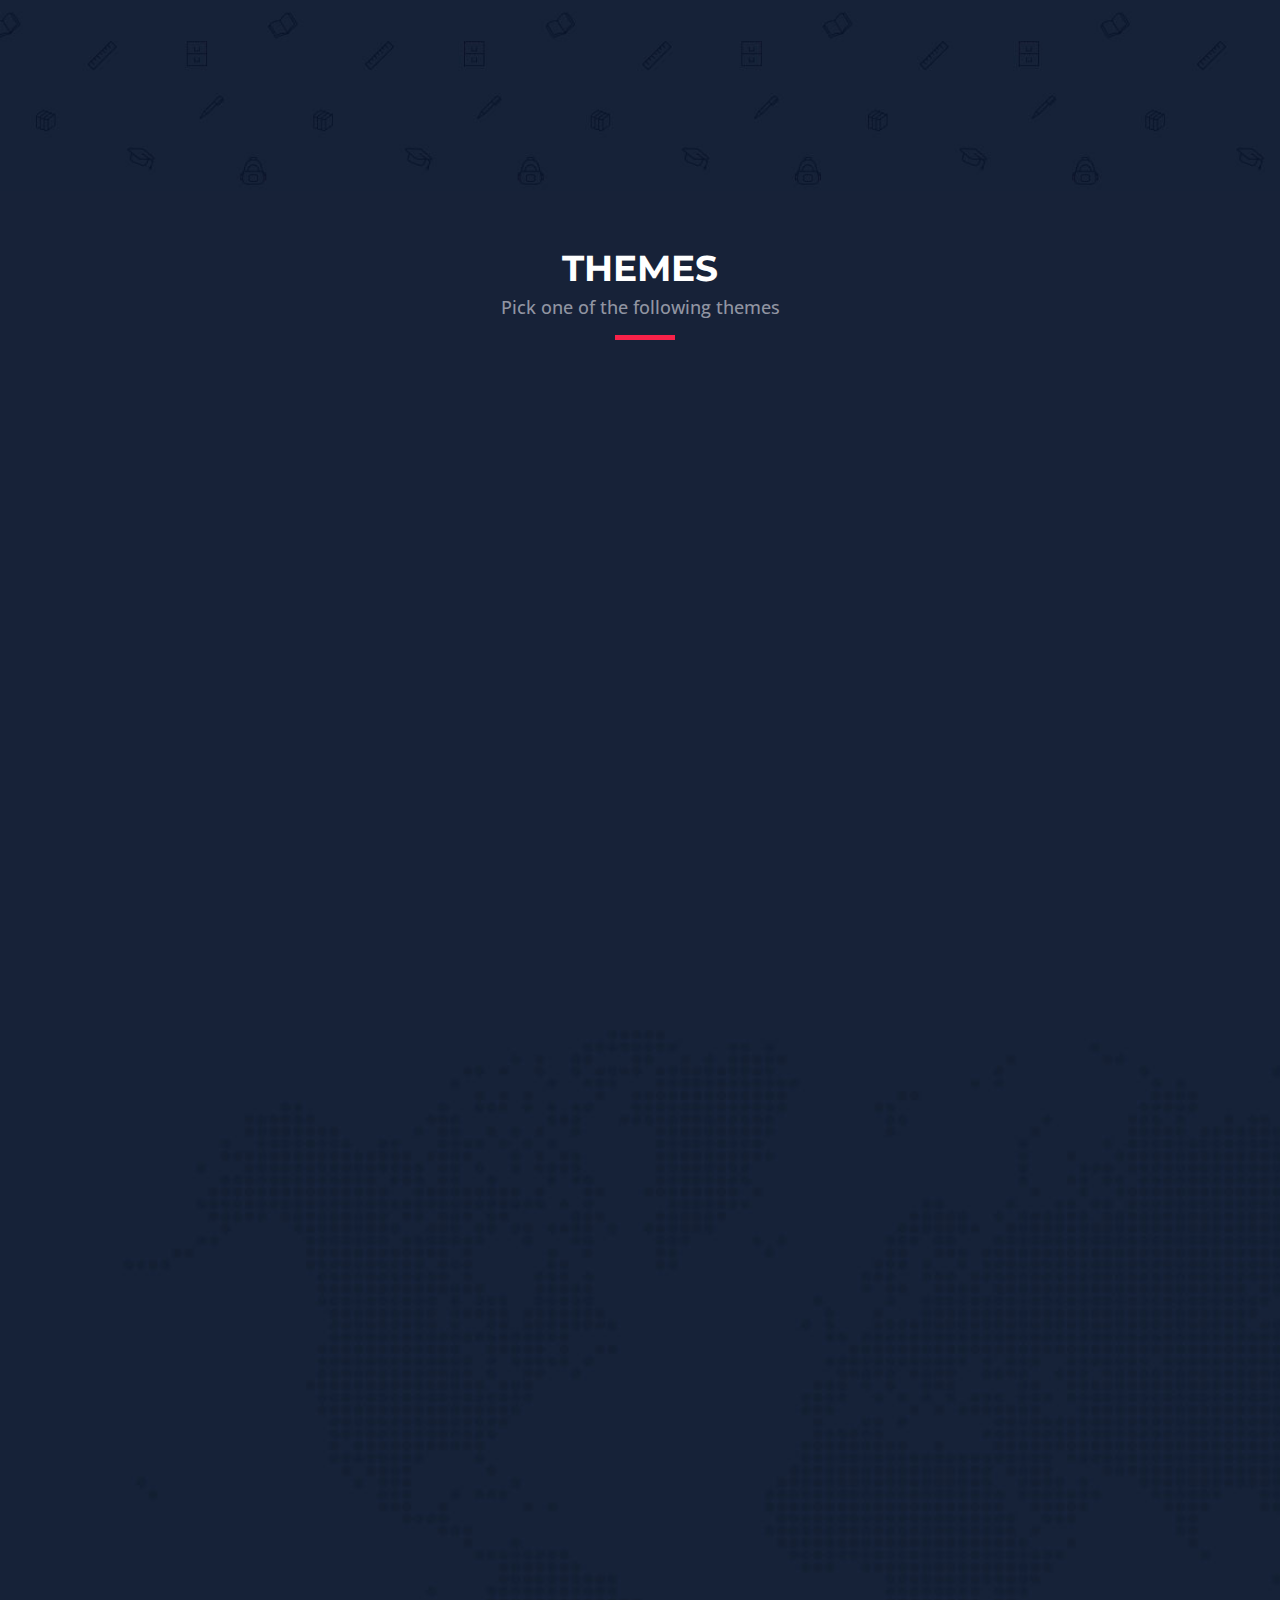
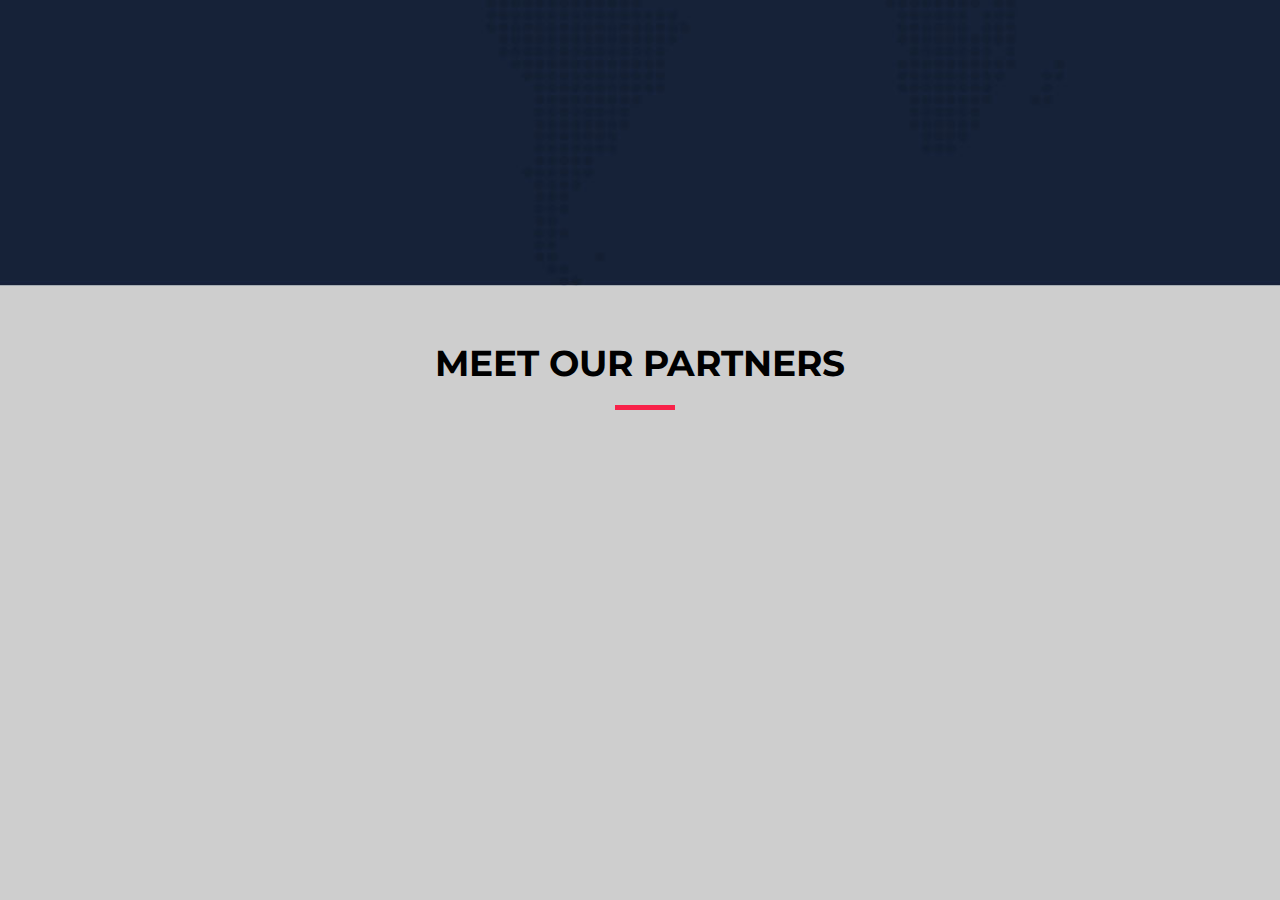
==== commit bdfaae02: "upadte date" ====
--- a/index.html
+++ b/index.html
@@ -85,7 +85,7 @@
 
       <div class="video-overlay header-text">
           <div class="caption">
-              <h6>3rd & 4th April, 2021</h6>
+              <h6>17th & 18th April, 2021</h6>
               <h2><em>UHACKS</em> 2021</h2>
               <h4 style="color : white ; padding-bottom : 3px;">Hacking for a smarter university</h4>
               <div class="main-button">
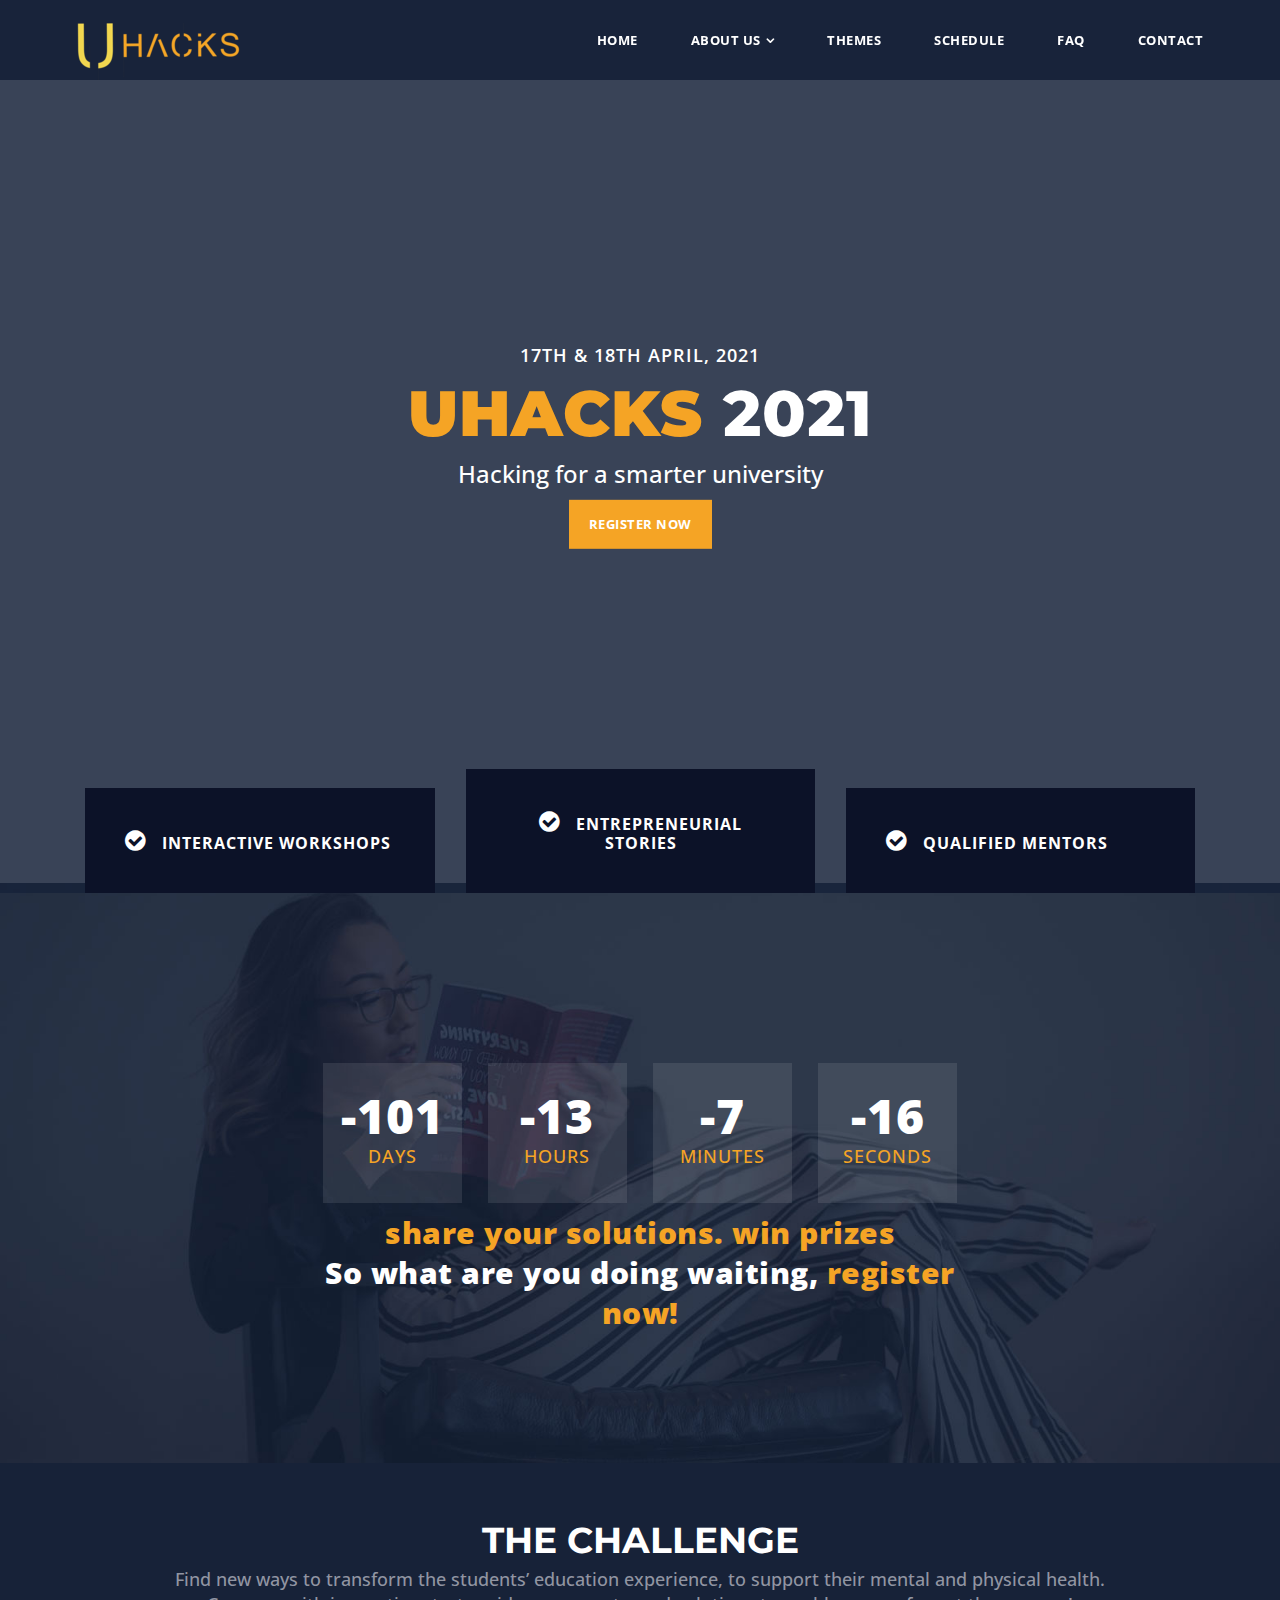
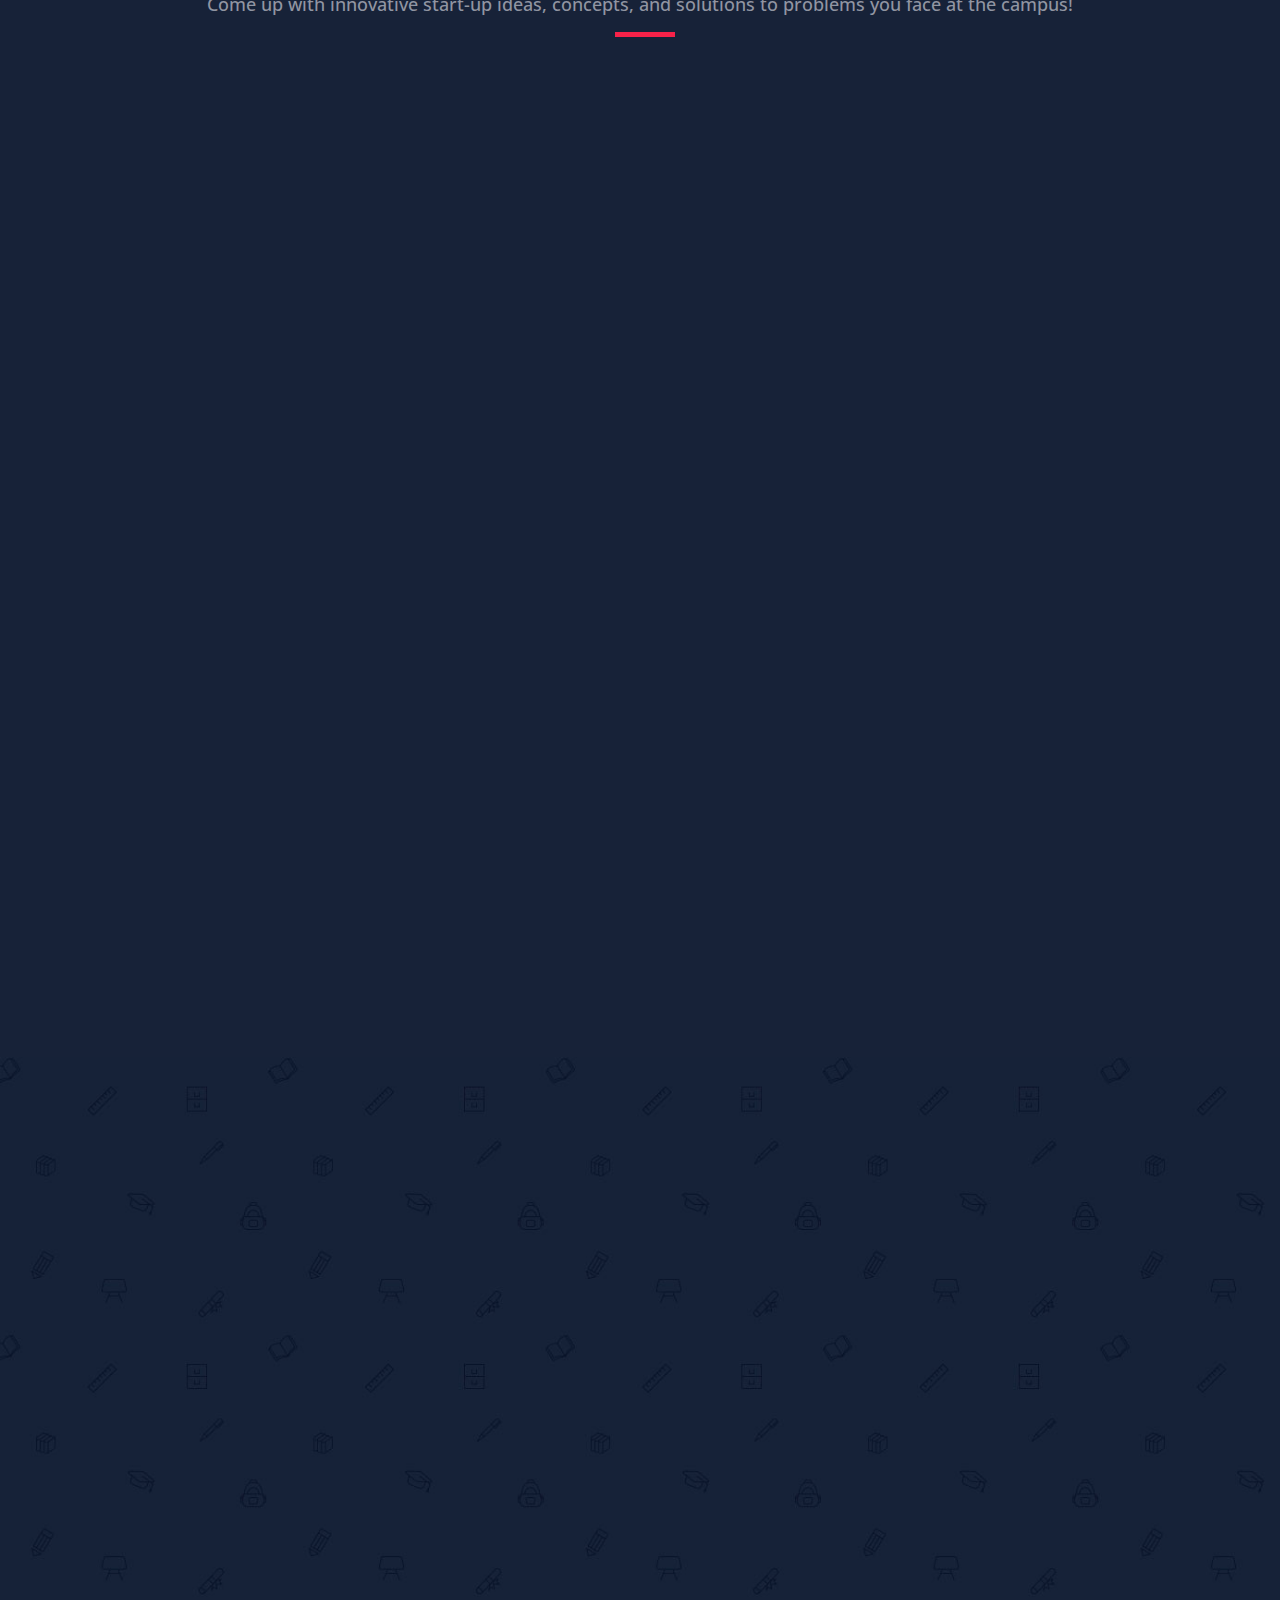
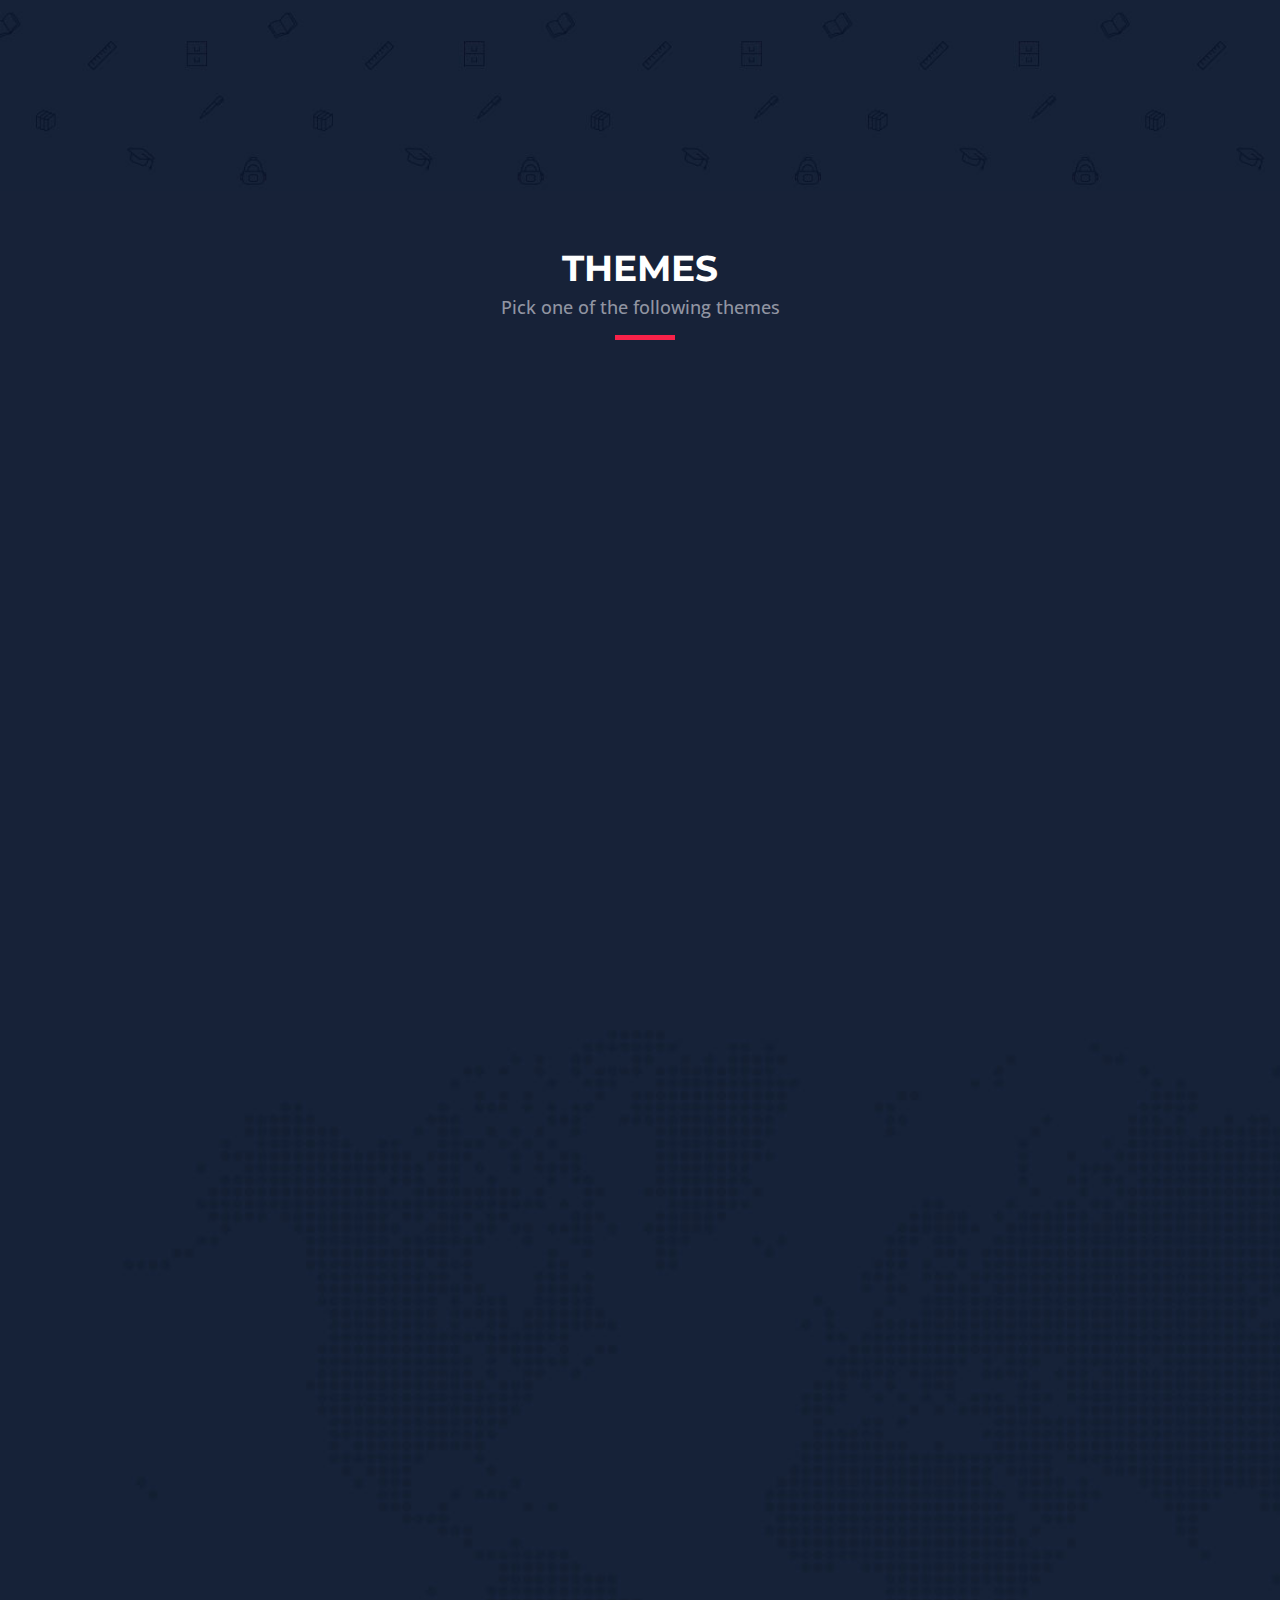
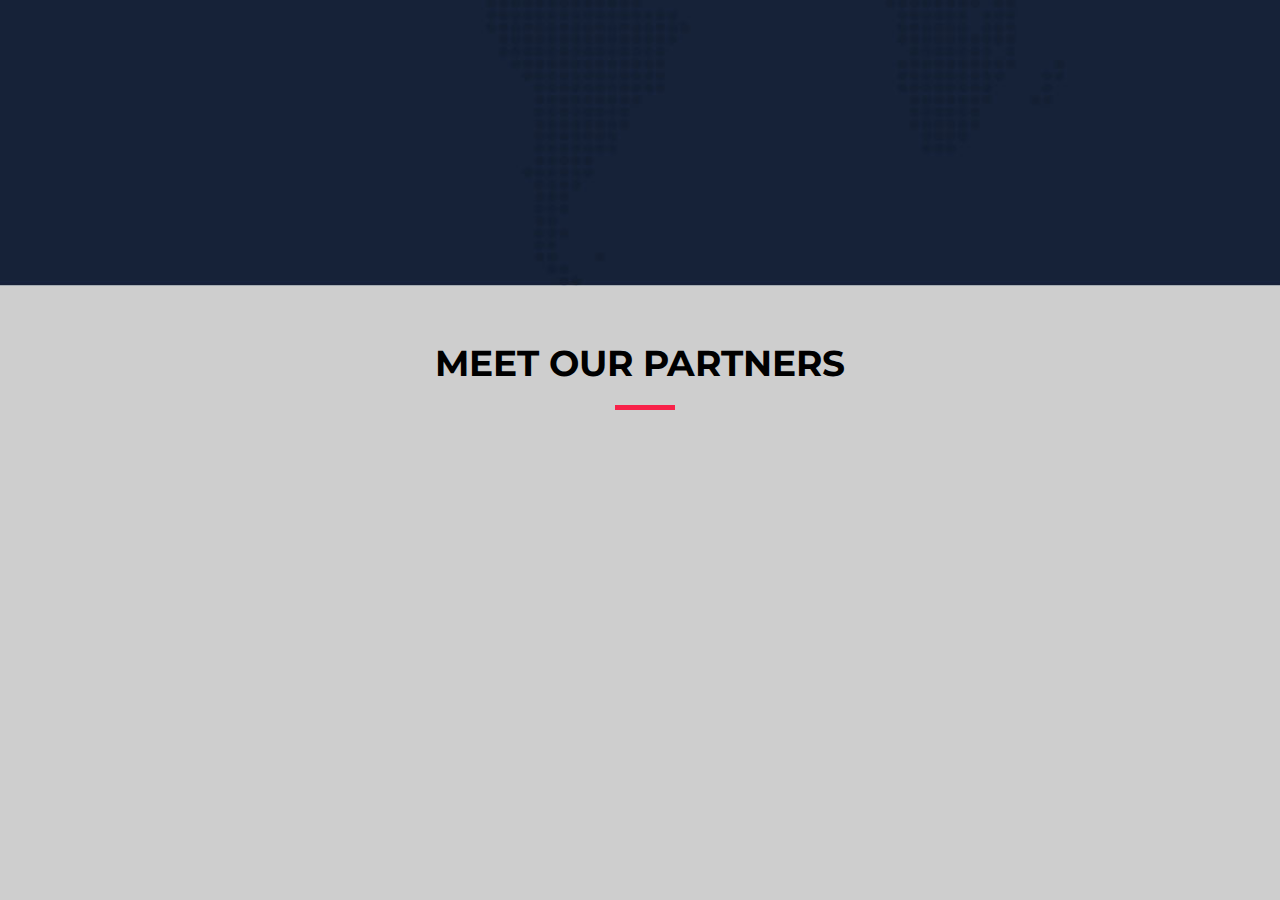
==== commit 1c201beb: "just to verify domain" ====
--- a/index.html
+++ b/index.html
@@ -48,6 +48,7 @@
 https://templatemo.com/tm-557-grad-school
 
 -->
+  <meta name="facebook-domain-verification" content="aajslfq7tiyjzrnfad86du8eaknkwl" />
   </head>
 
 <body>
